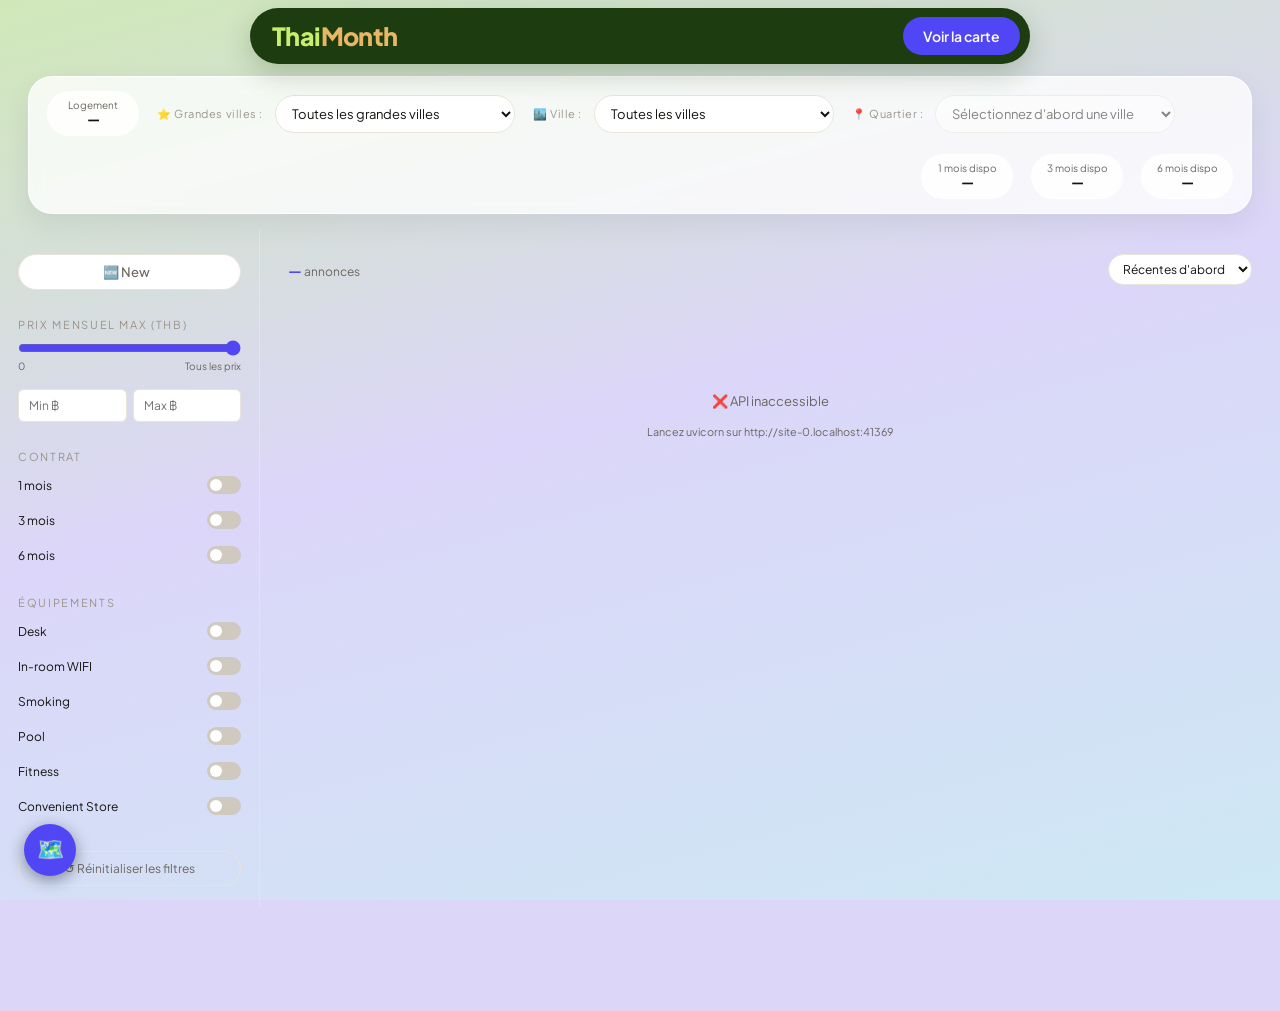
==== index.html @ 1089ba59 "Update Render API URL to thaimonth-api.onrender.com Co-Authored-By: Claude Sonnet 4.6 <noreply@anthr" ====
<!DOCTYPE html>
<html lang="fr">
<head>
<meta charset="UTF-8">
<meta name="viewport" content="width=device-width, initial-scale=1.0">
<title>ThaiMonth Tracker</title>
<meta property="og:title" content="ThaiMonth Tracker">
<meta property="og:description" content="Suivi des annonces de location en Thaïlande">
<meta property="og:image" content="/static/logo.png">
<meta property="og:type" content="website">
<link rel="preconnect" href="https://fonts.googleapis.com">
<link rel="preconnect" href="https://fonts.gstatic.com" crossorigin>
<link rel="stylesheet" href="https://fonts.googleapis.com/css2?family=Plus+Jakarta+Sans:wght@400;500;600;700;800&display=swap">
<style>

  * { box-sizing: border-box; margin: 0; padding: 0; }

  :root {
    --bg:       #faf8f4;
    --surface:  #ffffff;
    --card:     #ffffff;
    --border:   #e9e4da;
    --accent:   #5046f5;
    --accent-ink: #ffffff;
    --brand-lime: #c7ef6c;
    --brand-gold: #e8b765;
    --blue:     #5046f5;
    --green:    #2f9e44;
    --red:      #e03131;
    --purple:   #7950f2;
    --text:     #14130f;
    --muted:    #6c6660;
    --dim:      #9b948b;
    --focus:    #5046f5;
    --mono:     'Plus Jakarta Sans', system-ui, sans-serif;
    --sans:     'Plus Jakarta Sans', system-ui, sans-serif;
    --r-pill:   9999px;
    --r-card:   20px;
    --r-ctl:    12px;
    --sky-1:    #cfe8b8;
    --sky-2:    #dcd6f9;
    --sky-3:    #cde8f4;
  }

  body {
    background: var(--sky-2);
    color: var(--text);
    font-family: var(--sans);
    font-size: 14px;
    min-height: 100vh;
  }

  /* Ciel : un seul degrade fixe derriere la page (::after) et une bande de
     135px par-dessus le contenu (::before) qui masque ce qui passe sous le
     header. Les deux partagent la meme taille pour se superposer pile. */
  body::before, body::after {
    content: "";
    position: fixed;
    top: 0;
    left: 0;
    right: 0;
    pointer-events: none;
    background: linear-gradient(165deg,
      var(--sky-1) 0%, var(--sky-2) 46%, var(--sky-3) 100%) no-repeat;
    background-size: 100vw 100vh;
  }
  body::after { bottom: 0; z-index: -1; }
  body::before { height: 135px; z-index: 80; }

  .visually-hidden {
    position: absolute;
    width: 1px; height: 1px;
    padding: 0; margin: -1px;
    overflow: hidden;
    clip: rect(0,0,0,0);
    white-space: nowrap;
    border: 0;
  }

  :focus-visible {
    outline: 2px solid var(--focus);
    outline-offset: 2px;
    border-radius: 4px;
  }

  /* ── Header ── */
  header {
    position: sticky;
    top: 8px;
    z-index: 100;
    width: calc(100% - 40px);
    max-width: 780px;
    margin: 8px auto 0;
    padding: 9px 10px 9px 22px;
    background: #1d3c10;
    border-radius: var(--r-pill);
    display: flex;
    align-items: center;
    justify-content: space-between;
    gap: 18px;
    box-shadow: 0 10px 28px rgba(29,60,16,.22);
  }

  .logo {
    display: flex;
    align-items: center;
    flex-shrink: 0;
    text-decoration: none;
    font-family: var(--sans);
    font-size: 25px;
    font-weight: 800;
    letter-spacing: -.6px;
    line-height: 1;
  }
  .logo-thai { color: var(--brand-lime); }
  .logo-month { color: var(--brand-gold); }

  .header-map {
    background: var(--accent);
    color: #fff;
    border-radius: var(--r-pill);
    padding: 10px 20px;
    font-size: 14px;
    font-weight: 600;
    text-decoration: none;
    white-space: nowrap;
    transition: filter .15s;
  }
  .header-map:hover { filter: brightness(1.12); }

  .header-right {
    display: flex;
    align-items: center;
    gap: 20px;
  }
  .hstat {
    display: flex;
    flex-direction: column;
    align-items: center;
    justify-content: center;
    min-width: 92px;
    padding: 8px 14px;
    border: 1px solid rgba(255,255,255,.7);
    border-radius: var(--r-pill);
    background: rgba(255,255,255,.82);
    font-family: var(--sans);
    font-size: 10px;
    line-height: 1.15;
    text-align: center;
    color: var(--muted);
  }
  .hstat b {
    color: var(--text);
    font-size: 13px;
    font-weight: 800;
    line-height: 1.2;
  }

  .city-stats {
    display: flex;
    align-items: center;
    gap: 18px;
    flex-wrap: wrap;
    flex-shrink: 0;
    margin-left: auto;
  }

  .city-total {
    flex-shrink: 0;
  }

  /* ── Barre de villes ── */
  .city-bar {
    position: sticky;
    top: 76px;
    margin: 10px 28px 0;
    z-index: 90;
    padding: 14px 18px;
    border: 1px solid rgba(255,255,255,.78);
    border-radius: 24px;
    display: flex;
    align-items: center;
    gap: 8px;
    overflow-x: auto;
    scrollbar-width: none;
    background: rgba(255,255,255,.78);
    backdrop-filter: blur(8px);
    box-shadow: 0 10px 26px rgba(50,45,90,.08);
  }
  .city-bar::-webkit-scrollbar { display: none; }


  .location-filters { display:flex; align-items:center; gap:18px; flex-wrap:wrap; }
  .location-filter { display:flex; align-items:center; gap:8px; }
  .city-select {
    min-width:240px; background:var(--card); border:1px solid var(--border);
    border-radius:var(--r-pill); color:var(--text); font-family:var(--sans);
    font-size:13px; padding:9px 12px; outline:none; cursor:pointer;
  }
  .city-select:focus { border-color:var(--accent); }
  .city-select:disabled { opacity:.5; cursor:not-allowed; }

  .city-label {
    font-size: 11px;
    font-family: var(--mono);
    letter-spacing: .05em;
    color: var(--dim);
    white-space: nowrap;
    margin-right: 4px;
    flex-shrink: 0;
  }

  .btn-new24h {
    display: flex; align-items: center; justify-content: center; gap: 6px;
    width: 100%; padding: 9px 14px; border-radius: var(--r-pill);
    border: 1px solid var(--border); background: var(--card);
    color: var(--muted); font-family: var(--sans);
    font-size: 13px; font-weight: 500; cursor: pointer;
    white-space: nowrap; flex-shrink: 0; transition: all .15s;
  }
  .btn-new24h:hover { border-color: var(--purple); color: var(--text); }
  .btn-new24h.active { background: var(--purple); border-color: var(--purple); color: #fff; font-weight: 700; }
  .btn-new24h .new24h-count { font-family: var(--mono); font-size: 10px; opacity: .75; }


  /* ── Layout ── */
  .shell {
    display: grid;
    grid-template-columns: 260px 1fr;
    min-height: calc(100vh - 101px);
    padding-top: 18px;
  }

  /* ── Sidebar ── */
  .sidebar {
    border-right: 1px solid var(--border);
    padding: 24px 18px;
    display: flex;
    flex-direction: column;
    gap: 28px;
    position: sticky;
    /* 76px (haut de la barre) + sa hauteur + 10px de marge */
    top: calc(86px + var(--city-bar-h, 74px));
    max-height: calc(100vh - 86px - var(--city-bar-h, 74px));
    overflow-y: auto;
    scrollbar-width: thin;
    scrollbar-color: var(--border) transparent;
  }

  .filter-section { display: flex; flex-direction: column; gap: 9px; }

  .filter-label {
    font-size: 11px;
    font-family: var(--mono);
    letter-spacing: .15em;
    text-transform: uppercase;
    color: var(--dim);
  }

  .filter-input {
    width: 100%;
    background: var(--card);
    border: 1px solid var(--border);
    border-radius: 6px;
    color: var(--text);
    font-family: var(--mono);
    font-size: 12px;
    padding: 8px 10px;
    outline: none;
    transition: border-color .15s;
  }
  .filter-input:focus { border-color: var(--accent); }

  .price-grid { display: grid; grid-template-columns: 1fr 1fr; gap: 6px; }

  .slider-wrap { display: flex; flex-direction: column; gap: 4px; }
  .slider-wrap input[type=range] { width: 100%; accent-color: var(--accent); }
  .slider-info {
    display: flex;
    justify-content: space-between;
    font-family: var(--mono);
    font-size: 10px;
    color: var(--muted);
  }

  .toggle-row {
    display: flex;
    align-items: center;
    justify-content: space-between;
    padding: 4px 0;
  }
  .toggle-row span { font-size: 12px; color: var(--text); }

  .toggle { position: relative; width: 34px; height: 18px; }
  .toggle input { opacity: 0; width: 0; height: 0; }
  .toggle-track {
    position: absolute; inset: 0;
    background: #cfc9bf;
    border-radius: 18px;
    cursor: pointer;
    transition: background .2s;
  }
  .toggle-track::before {
    content: "";
    position: absolute;
    width: 12px; height: 12px;
    left: 3px; top: 3px;
    background: #fff;
    border-radius: 50%;
    transition: transform .2s;
  }
  .toggle input:checked + .toggle-track { background: var(--green); }
  .toggle input:checked + .toggle-track::before { transform: translateX(16px); }
  .toggle input:focus-visible + .toggle-track { outline: 2px solid var(--focus); outline-offset: 2px; }
  .toggle-blue input:checked + .toggle-track { background: var(--blue); }
  .toggle-purple input:checked + .toggle-track { background: var(--purple); }

  .btn-reset {
    width: 100%;
    padding: 9px;
    background: transparent;
    border: 1px solid var(--border);
    border-radius: var(--r-pill);
    color: var(--muted);
    font-size: 12px;
    font-family: var(--mono);
    cursor: pointer;
    transition: all .15s;
    margin-top: 4px;
  }
  .btn-reset:hover { border-color: var(--text); color: var(--text); }

  /* ── Main ── */
  .main {
    padding: 24px 28px;
    display: flex;
    flex-direction: column;
    gap: 20px;
  }

  .toolbar {
    display: flex;
    align-items: center;
    justify-content: space-between;
  }

  .result-info {
    font-family: var(--mono);
    font-size: 12px;
    color: var(--muted);
  }
  .result-info b { color: var(--accent); font-size: 14px; }

  .sort-select {
    background: var(--card);
    border: 1px solid var(--border);
    border-radius: var(--r-pill);
    color: var(--text);
    font-family: var(--mono);
    font-size: 12px;
    padding: 6px 10px;
    outline: none;
    cursor: pointer;
  }

  /* ── Grille ── */
  .grid {
    display: grid;
    grid-template-columns: repeat(auto-fill, minmax(300px, 1fr));
    gap: 16px;
  }

  .card {
    background: var(--card);
    border: 1px solid var(--border);
    border-radius: var(--r-card);
    overflow: hidden;
    cursor: pointer;
    transition: border-color .15s, box-shadow .15s;
    display: flex;
    flex-direction: column;
  }
  .card:hover, .card:focus-visible {
    border-color: var(--accent);
    box-shadow: 0 10px 30px rgba(20,19,15,.10);
  }

  .card-img {
    height: 150px;
    background: var(--border);
    position: relative;
    overflow: hidden;
    flex-shrink: 0;
  }
  .card-img img {
    width: 100%; height: 100%;
    object-fit: cover;
    transform: scaleX(-1);
    -webkit-user-drag: none;
    user-select: none;
    -webkit-touch-callout: none;
  }
  .card-img .no-img {
    width: 100%; height: 100%;
    display: flex; align-items: center; justify-content: center;
    font-size: 32px; color: var(--muted);
  }

  .modal-gallery {
    display: flex;
    flex-shrink: 0;
    height: 220px;
    gap: 8px;
    overflow-x: auto;
    scroll-snap-type: x mandatory;
    margin: 0 -18px 4px;
    padding: 0 18px;
  }
  .modal-gallery-item {
    position: relative;
    flex-shrink: 0;
    height: 220px;
    max-width: 85%;
    scroll-snap-align: start;
  }
  .modal-gallery-item img {
    height: 220px;
    width: auto;
    max-width: 100%;
    object-fit: cover;
    border-radius: 8px;
    background: var(--border);
    transform: scaleX(-1);
    -webkit-user-drag: none;
    user-select: none;
    -webkit-touch-callout: none;
    cursor: zoom-in;
  }
  .badge {
    position: absolute;
    font-family: var(--mono);
    font-size: 9px;
    font-weight: 700;
    padding: 3px 9px;
    border-radius: var(--r-pill);
    letter-spacing: .05em;
  }
  .badge-monthly { top: 8px; left: 8px; background: var(--green); color: #fff; }
  .badge-verified { top: 8px; right: 8px; background: var(--blue); color: #fff; }
  .badge-term-3 { background: var(--blue); color: #fff; }
  .badge-term-6 { background: var(--purple); color: #fff; }

  .card-badge-slot { padding: 8px 14px 0; height: 25px; box-sizing: border-box; display: flex; align-items: center; gap: 4px; }

  .card-body { padding: 16px 18px; display: flex; flex-direction: column; gap: 10px; flex: 1; }

  .card-name {
    font-size: 13px;
    font-weight: 600;
    line-height: 1.4;
    display: -webkit-box;
    -webkit-line-clamp: 2;
    -webkit-box-orient: vertical;
    overflow: hidden;
  }

  .card-loc {
    display: flex;
    align-items: center;
    gap: 5px;
    flex-wrap: wrap;
  }
  .loc-district {
    background: rgba(80,70,245,.10);
    color: var(--blue);
    border-radius: var(--r-pill);
    padding: 2px 9px;
    font-family: var(--mono);
    font-size: 10px;
    font-weight: 600;
  }
  .loc-province {
    font-size: 11px;
    color: var(--muted);
  }

  .card-contracts {
    display: grid;
    grid-template-columns: repeat(3, 1fr);
    gap: 4px;
    margin-top: auto;
  }
  .cc {
    background: var(--bg);
    border: 1px solid var(--border);
    border-radius: var(--r-ctl);
    padding: 6px 4px;
    display: flex;
    flex-direction: column;
    align-items: center;
    justify-content: center;
    gap: 2px;
    text-align: center;
    min-width: 0;
  }
  .cc-label {
    font-size: 9px;
    font-family: var(--mono);
    text-transform: uppercase;
    letter-spacing: .05em;
    color: var(--muted);
    margin-bottom: 0;
  }
  .cc-val {
    font-family: var(--mono);
    font-size: 10px;
    font-weight: 700;
    color: var(--accent);
    line-height: 1.3;
    overflow-wrap: break-word;
    max-width: 100%;
  }
  .cc-val.na { color: var(--muted); font-weight: 400; font-size: 11px; }

  .card-date {
    font-size: 10px;
    font-family: var(--mono);
    color: var(--muted);
  }

  /* ── States ── */
  .state-box {
    display: flex; align-items: center; justify-content: center;
    height: 220px; color: var(--muted);
    font-family: var(--mono); font-size: 13px; gap: 10px;
    flex-direction: column;
  }
  .spinner {
    width: 20px; height: 20px;
    border: 2px solid var(--border);
    border-top-color: var(--accent);
    border-radius: 50%;
    animation: spin .7s linear infinite;
  }
  @keyframes spin { to { transform: rotate(360deg); } }

  /* ── Pagination ── */
  .pager {
    display: flex; align-items: center; justify-content: center; gap: 5px;
    padding: 8px 0;
  }
  .pager button {
    background: var(--card);
    border: 1px solid var(--border);
    border-radius: var(--r-pill);
    color: var(--text);
    font-family: var(--mono);
    font-size: 12px;
    padding: 5px 11px;
    cursor: pointer;
    transition: border-color .15s;
  }
  .pager button:hover:not(:disabled) { border-color: var(--accent); }
  .pager button.on { border-color: var(--accent); color: var(--accent); }
  .pager button:disabled { opacity: .3; cursor: default; }

  /* ── Modal ── */
  .overlay {
    position: fixed; inset: 0;
    background: rgba(20,19,15,.45);
    backdrop-filter: blur(8px);
    z-index: 100;
    display: none;
    align-items: center;
    justify-content: center;
    padding: 20px;
  }
  .overlay.open { display: flex; }

  .lightbox-overlay {
    position: fixed; inset: 0;
    background: rgba(0,0,0,.92);
    z-index: 200;
    display: none;
    align-items: center;
    justify-content: center;
    padding: 20px;
    cursor: zoom-out;
  }
  .lightbox-overlay.open { display: flex; }
  .lightbox-content {
    position: relative;
    max-width: 95vw;
    max-height: 95vh;
  }
  .lightbox-content img#lightbox-img {
    display: block;
    max-width: 95vw;
    max-height: 95vh;
    width: auto; height: auto;
    object-fit: contain;
    border-radius: 8px;
    background: var(--border);
    transform: scaleX(-1);
    -webkit-user-drag: none;
    user-select: none;
    -webkit-touch-callout: none;
    cursor: default;
  }
  .lightbox-close {
    position: fixed;
    top: 20px; right: 20px;
    background: rgba(0,0,0,.5);
    border: 1px solid var(--border);
    border-radius: 6px;
    color: #fff;
    width: 32px; height: 32px;
    cursor: pointer;
    font-size: 16px;
    display: flex; align-items: center; justify-content: center;
    transition: color .15s;
  }
  .lightbox-close:hover { color: var(--accent); }
  .lightbox-nav {
    position: fixed;
    top: 50%;
    transform: translateY(-50%);
    background: rgba(0,0,0,.5);
    border: 1px solid var(--border);
    border-radius: 6px;
    color: #fff;
    width: 44px; height: 44px;
    cursor: pointer;
    font-size: 26px;
    line-height: 1;
    display: flex; align-items: center; justify-content: center;
    transition: color .15s;
  }
  .lightbox-nav:hover { color: var(--accent); }
  .lightbox-nav[disabled] { display: none; }
  .lightbox-prev { left: 20px; }
  .lightbox-next { right: 20px; }

  .modal {
    background: var(--card);
    border: 1px solid var(--border);
    border-radius: var(--r-card);
    width: 100%; max-width: 600px;
    max-height: 88vh;
    overflow-y: auto;
    padding: 24px;
    display: flex; flex-direction: column; gap: 18px;
  }

  .modal-top {
    display: flex; justify-content: flex-end; align-items: flex-start; gap: 12px;
  }
  .modal-close {
    background: none; border: 1px solid var(--border);
    border-radius: var(--r-pill); color: var(--muted);
    width: 28px; height: 28px; cursor: pointer;
    font-size: 14px; flex-shrink: 0;
    display: flex; align-items: center; justify-content: center;
    transition: color .15s;
  }
  .modal-close:hover { color: var(--text); }

  .modal-tags { display: flex; gap: 6px; flex-wrap: wrap; }
  .tag {
    background: var(--bg);
    border: 1px solid var(--border);
    border-radius: var(--r-pill);
    padding: 3px 10px;
    font-family: var(--mono);
    font-size: 11px;
    color: var(--muted);
  }
  .tag.green { border-color: var(--green); color: var(--green); }

  .modal-contracts {
    display: grid; grid-template-columns: 1fr; gap: 8px;
  }
  .mc {
    background: var(--bg); border: 1px solid var(--border);
    border-radius: var(--r-ctl); padding: 13px 16px;
    display: flex; align-items: center; justify-content: space-between; gap: 12px;
  }
  .mc-label {
    font-size: 9px; font-family: var(--mono);
    text-transform: uppercase; letter-spacing: .08em;
    color: var(--muted); margin-bottom: 0;
  }
  .mc-val {
    font-size: 13px; font-weight: 700;
    font-family: var(--mono); color: var(--accent);
  }
  .mc-val.na { color: var(--muted); font-weight: 400; font-size: 12px; }
  .mc-room-label {
    font-size: 10px; font-family: var(--mono); font-weight: 700;
    text-transform: uppercase; letter-spacing: .08em;
    color: var(--text); margin: 10px 0 -2px;
  }
  .mc-room-label:first-child { margin-top: 0; }
  .mc-room-group {
    border: 1px solid var(--border); border-radius: 8px;
    padding: 12px; display: flex; flex-direction: column; gap: 8px;
  }
  .mc-room-group .mc-room-label { margin: 0; }
  .mc-room-terms { display: flex; flex-wrap: wrap; gap: 8px; }
  .mc-room-terms .mc { flex: 1 1 90px; flex-direction: column; align-items: flex-start; gap: 2px; }

  .modal-amenities { display: flex; flex-wrap: wrap; gap: 5px; }
  .amenity {
    background: var(--bg); border: 1px solid var(--border);
    border-radius: var(--r-pill); padding: 4px 10px;
    font-size: 11px; color: var(--muted); font-family: var(--mono);
  }

  .section-head {
    font-size: 10px; font-family: var(--mono);
    letter-spacing: .1em; text-transform: uppercase;
    color: var(--muted); margin-bottom: 8px;
  }

  .modal-link {
    display: inline-flex; align-items: center; gap: 6px;
    background: var(--accent); color: var(--accent-ink);
    font-weight: 700; font-size: 13px;
    padding: 11px 22px; border-radius: var(--r-pill);
    text-decoration: none; align-self: flex-start;
    transition: opacity .15s;
  }
  .modal-link:hover { opacity: .85; }
  a.mc-wa, a.mc-line {
    text-decoration: none; color: inherit; cursor: pointer;
    transition: background .15s, border-color .15s;
  }
  a.mc-wa:hover { background: #25D36615; border-color: #25D366; }
  a.mc-line:hover { background: #06C75515; border-color: #06C755; }
.card-categories {
  display: flex;
  flex-wrap: wrap;
  gap: 5px;
}

.amenity-badge {
  display: inline-flex;
  align-items: center;
  background: var(--bg);
  border: 1px solid var(--border);
  border-radius: var(--r-pill);
  padding: 4px 9px;
  font-family: var(--mono);
  font-size: 9px;
  color: var(--text);
  white-space: nowrap;
}
  @media (max-width: 768px) {
    .shell { grid-template-columns: 1fr; }
    .sidebar { position: static; max-height: none; overflow: visible; border-right: none; border-bottom: 1px solid var(--border); }
    .grid { grid-template-columns: 1fr; }
    .shell { padding-top: 0; }
    .city-bar { margin: 24px 12px 0; padding: 12px; }
    .city-stats { width: 100%; gap: 8px 14px; margin-left: 0; }
  }

  /* ── Filtre région (FAB) ── */
  .region-fab-wrap { position: fixed; left: 24px; bottom: 24px; z-index: 50; }
  .region-fab {
    width: 52px; height: 52px;
    border-radius: 50%;
    background: var(--accent);
    color: var(--accent-ink);
    border: none;
    font-size: 22px;
    cursor: pointer;
    box-shadow: 0 4px 16px rgba(0,0,0,.4);
    display: flex; align-items: center; justify-content: center;
    transition: transform .15s, background .15s;
  }
  .region-fab:hover { transform: scale(1.06); }
  .region-fab.active { background: var(--blue); color: #fff; }
  .region-menu {
    position: absolute;
    bottom: 64px; left: 0;
    background: var(--card);
    border: 1px solid var(--border);
    border-radius: 10px;
    padding: 6px;
    display: none;
    flex-direction: column;
    gap: 2px;
    min-width: 190px;
    box-shadow: 0 8px 24px rgba(0,0,0,.5);
  }
  .region-menu.open { display: flex; }
  .region-item {
    background: transparent;
    border: none;
    text-align: left;
    padding: 9px 12px;
    border-radius: 6px;
    color: var(--text);
    font-family: var(--sans);
    font-size: 13px;
    cursor: pointer;
    transition: background .15s;
  }
  .region-item:hover { background: var(--bg); }
  .region-item.active { background: var(--accent); color: var(--accent-ink); font-weight: 700; }

</style>
</head>
<body>

<header>
  <a class="logo" href="/" aria-label="ThaiMonth">
    <span class="logo-thai">Thai</span><span class="logo-month">Month</span>
  </a>
  <a class="header-map" href="/vip.html">Voir la carte</a>
</header>

<!-- FILTRES VILLE + QUARTIER -->
<div class="city-bar location-filters">
  <div class="hstat city-total"><span>Logement</span><b id="h-total">—</b></div>
  <div class="location-filter" id="featured-cities">
    <label class="city-label" for="featured-city-select">⭐ Grandes villes :</label>
    <select class="city-select" id="featured-city-select" onchange="toggleFeaturedCity(this.value)">
      <option value="">Toutes les grandes villes</option>
      <option value="Bangkok">Bangkok</option>
      <option value="Pattaya">Pattaya</option>
      <option value="Chiang Mai">Chiang Mai</option>
      <option value="Phuket">Phuket</option>
      <option value="Hua Hin">Hua Hin</option>
      <option value="Ko Samui">Ko Samui</option>
      <option value="Ko Phangan">Ko Phangan</option>
      <option value="Udon Thani">Udon Thani</option>
      <option value="Krabi">Krabi</option>
    </select>
  </div>
  <div class="location-filter">
    <label class="city-label" for="city-select">🏙️ Ville :</label>
    <select class="city-select" id="city-select" onchange="selectCity(this.value)">
      <option value="">Toutes les villes</option>
    </select>
  </div>
  <div class="location-filter">
    <label class="city-label" for="district-select">📍 Quartier :</label>
    <select class="city-select" id="district-select" onchange="selectDistrict(this.value)" disabled>
      <option value="">Sélectionnez d'abord une ville</option>
    </select>
  </div>
  <div class="city-stats" aria-label="Statistiques des logements">
    <div class="hstat"><span>1 mois dispo</span><b id="h-monthly">—</b></div>
    <div class="hstat"><span>3 mois dispo</span><b id="h-3month">—</b></div>
    <div class="hstat"><span>6 mois dispo</span><b id="h-6month">—</b></div>
  </div>
</div>

<div class="shell">

  <!-- SIDEBAR -->
  <aside class="sidebar">

    <div class="filter-section">
      <button class="btn-new24h" id="btn-new24h" onclick="toggleNew24h()">
        🆕 New <span class="new24h-count" id="new24h-count"></span>
      </button>
    </div>

    <div class="filter-section">
      <label class="filter-label" for="f-slider">Prix mensuel max (THB)</label>
      <div class="slider-wrap">
        <input type="range" id="f-slider" min="0" max="1000" step="1" value="1000">
        <div class="slider-info">
          <span>0</span>
          <span id="slider-val">Tous les prix</span>
        </div>
      </div>
      <div class="price-grid" style="margin-top:8px">
        <label class="visually-hidden" for="f-min">Prix minimum en bahts</label>
        <input class="filter-input" type="number" id="f-min" placeholder="Min ฿" step="500">
        <label class="visually-hidden" for="f-max">Prix maximum en bahts</label>
        <input class="filter-input" type="number" id="f-max" placeholder="Max ฿" step="500">
      </div>
    </div>

    <div class="filter-section" id="contract-filter-section">
      <div class="filter-label">Contrat</div>
      <div class="toggle-row">
        <span>1 mois</span>
        <label class="toggle">
          <input type="checkbox" id="f-monthly" onchange="applyFilters()" aria-label="Afficher uniquement les annonces avec contrat 1 mois">
          <div class="toggle-track"></div>
        </label>
      </div>
      <div class="toggle-row">
        <span>3 mois</span>
        <label class="toggle toggle-blue">
          <input type="checkbox" id="f-3month" onchange="applyFilters()" aria-label="Afficher uniquement les annonces avec contrat 3 mois">
          <div class="toggle-track"></div>
        </label>
      </div>
      <div class="toggle-row">
        <span>6 mois</span>
        <label class="toggle toggle-purple">
          <input type="checkbox" id="f-6month" onchange="applyFilters()" aria-label="Afficher uniquement les annonces avec contrat 6 mois">
          <div class="toggle-track"></div>
        </label>
      </div>
    </div>

    <div class="filter-section">
      <div class="filter-label">Équipements</div>
      <div class="toggle-row">
        <span>Desk</span>
        <label class="toggle">
          <input type="checkbox" id="f-am-desk" onchange="applyFilters()" aria-label="Afficher uniquement les annonces avec Desk">
          <div class="toggle-track"></div>
        </label>
      </div>
      <div class="toggle-row">
        <span>In-room WIFI</span>
        <label class="toggle">
          <input type="checkbox" id="f-am-wifi" onchange="applyFilters()" aria-label="Afficher uniquement les annonces avec WIFI">
          <div class="toggle-track"></div>
        </label>
      </div>
      <div class="toggle-row">
        <span>Smoking</span>
        <label class="toggle">
          <input type="checkbox" id="f-am-smoking" onchange="applyFilters()" aria-label="Afficher uniquement les annonces avec Smoking">
          <div class="toggle-track"></div>
        </label>
      </div>
      <div class="toggle-row">
        <span>Pool</span>
        <label class="toggle">
          <input type="checkbox" id="f-am-pool" onchange="applyFilters()" aria-label="Afficher uniquement les annonces avec Pool">
          <div class="toggle-track"></div>
        </label>
      </div>
      <div class="toggle-row">
        <span>Fitness</span>
        <label class="toggle">
          <input type="checkbox" id="f-am-fitness" onchange="applyFilters()" aria-label="Afficher uniquement les annonces avec Fitness">
          <div class="toggle-track"></div>
        </label>
      </div>
      <div class="toggle-row">
        <span>Convenient Store</span>
        <label class="toggle">
          <input type="checkbox" id="f-am-store" onchange="applyFilters()" aria-label="Afficher uniquement les annonces avec Convenient Store">
          <div class="toggle-track"></div>
        </label>
      </div>
    </div>

    <button class="btn-reset" onclick="resetFilters()">↺ Réinitialiser les filtres</button>

  </aside>

  <!-- MAIN -->
  <main class="main">
    <div class="toolbar">
      <div class="result-info" role="status" aria-live="polite"><b id="res-count">—</b> annonces</div>
      <label class="visually-hidden" for="f-sort">Trier les annonces</label>
      <select class="sort-select" id="f-sort" onchange="applyFilters()">
        <option value="updated">Récentes d'abord</option>
        <option value="price_asc">Prix ↑</option>
        <option value="price_desc">Prix ↓</option>
        <option value="name">Nom A→Z</option>
      </select>
    </div>

    <div id="grid-wrap">
      <div class="state-box"><div class="spinner"></div>Chargement…</div>
    </div>

    <div class="pager" id="pager"></div>
  </main>
</div>

<!-- FILTRE RÉGION -->
<div class="region-fab-wrap" id="region-fab-wrap">
  <div class="region-menu" id="region-menu" role="menu">
    <button class="region-item" data-region="Centre" onclick="selectRegion('Centre')" role="menuitem">Centre</button>
    <button class="region-item" data-region="Nord" onclick="selectRegion('Nord')" role="menuitem">Nord</button>
    <button class="region-item" data-region="Nord-Est" onclick="selectRegion('Nord-Est')" role="menuitem">Nord-Est (Isaan)</button>
    <button class="region-item" data-region="Est" onclick="selectRegion('Est')" role="menuitem">Est</button>
    <button class="region-item" data-region="Sud" onclick="selectRegion('Sud')" role="menuitem">Sud</button>
  </div>
  <button class="region-fab" id="region-fab" onclick="toggleRegionMenu()" aria-haspopup="true" aria-expanded="false" aria-label="Filtrer par région">🗺️</button>
</div>

<!-- MODAL -->
<div class="overlay" id="overlay" onclick="closeModal(event)">
  <div class="modal" id="modal-body" role="dialog" aria-modal="true" aria-label="Détail de l'annonce" tabindex="-1"></div>
</div>

<!-- LIGHTBOX -->
<div class="lightbox-overlay" id="lightbox-overlay" onclick="closeLightbox(event)">
  <button class="lightbox-close" onclick="closeLightbox()" aria-label="Fermer">✕</button>
  <button class="lightbox-nav lightbox-prev" id="lightbox-prev" onclick="navigateLightbox(-1)" aria-label="Photo précédente">‹</button>
  <button class="lightbox-nav lightbox-next" id="lightbox-next" onclick="navigateLightbox(1)" aria-label="Photo suivante">›</button>
  <div class="lightbox-content">
    <img id="lightbox-img" src="" alt="" draggable="false" oncontextmenu="return false">
  </div>
</div>

<script>
// La barre de villes passe sur deux lignes sous ~1550px : on publie sa
// hauteur reelle pour que la sidebar sticky se cale juste en dessous.
(() => {
  const bar = document.querySelector(".city-bar");
  if (!bar || !("ResizeObserver" in window)) return;
  new ResizeObserver(() => {
    document.documentElement.style.setProperty("--city-bar-h", `${bar.offsetHeight}px`);
  }).observe(bar);
})();

const RENDER_API = "https://thaimonth-api.onrender.com";
const API = window.location.origin.startsWith("file:") ? "http://localhost:8000"
          : window.location.hostname === "what09310-cmd.github.io" ? RENDER_API
          : window.location.origin;
const PER_PAGE = 30;

const LINE_ICON_SVG = `<svg width="16" height="16" viewBox="0 0 24 24" style="flex-shrink:0"><rect width="24" height="24" rx="6" fill="#06C755"/><path fill="#fff" d="M12 5.5c-4.14 0-7.5 2.73-7.5 6.1 0 3.02 2.66 5.55 6.26 6.03.24.05.58.16.66.37.08.19.05.49.03.68l-.11.65c-.03.19-.15.75.65.41.8-.34 4.33-2.55 5.9-4.36 1.09-1.19 1.61-2.41 1.61-3.78 0-3.37-3.36-6.1-7.5-6.1Z"/></svg>`;
const WHATSAPP_ICON_SVG = `<svg width="16" height="16" viewBox="0 0 24 24" style="flex-shrink:0"><rect width="24" height="24" rx="6" fill="#25D366"/><path fill="#fff" d="M12 5.3a6.7 6.7 0 0 0-5.72 10.18l-.78 2.85 2.92-.77A6.7 6.7 0 1 0 12 5.3Zm0 12.2a5.47 5.47 0 0 1-2.79-.76l-.2-.12-2.07.54.55-2.02-.13-.21a5.5 5.5 0 1 1 4.64 2.57Zm3.02-4.12c-.16-.08-.97-.48-1.12-.53-.15-.06-.26-.08-.37.08-.11.16-.42.53-.52.64-.1.11-.19.12-.36.04-.16-.08-.68-.25-1.3-.8-.48-.43-.8-.96-.9-1.12-.09-.16-.01-.25.07-.33.08-.07.16-.19.24-.28.08-.1.11-.16.16-.27.05-.11.03-.2-.01-.28-.05-.08-.37-.9-.51-1.23-.13-.32-.27-.28-.37-.28h-.31c-.11 0-.28.04-.42.2-.15.16-.55.54-.55 1.32s.57 1.53.65 1.64c.08.11 1.12 1.71 2.72 2.4.38.16.68.26.91.33.38.12.73.1 1-.06.31-.18.97-.4 1.1-.78.14-.39.14-.72.1-.79-.04-.07-.15-.11-.31-.19Z"/></svg>`;

// Certaines fiches RentHub ont un WhatsApp qui n'est en fait qu'un indicatif
// pays jamais complété par le loueur (ex: whatsapp="66", lien wa.me/66 casse
// sur la page d'origine) : moins de 5 chiffres ne peut pas etre un numero
// reel, donc pas la peine d'afficher la case Contact pour ca.
function hasRealWhatsapp(raw) {
  return !!raw && String(raw).replace(/\D/g, "").length >= 5;
}

// Affichage voulu: "(+66) 81 806 3131" — indicatif entre parenthèses, puis
// le numéro thaï découpé 2-3-4 chiffres (format international standard des
// mobiles thaïlandais). Les numéros hors format habituel (indicatif
// étranger, longueur atypique) sont juste regroupés par 3 en repli.
function formatWhatsapp(raw) {
  const digits = String(raw || "").replace(/\D/g, "");
  const cc = digits.slice(0, 2);
  const rest = digits.slice(2);
  const groups = rest.length === 9
    ? [rest.slice(0, 2), rest.slice(2, 5), rest.slice(5, 9)]
    : (rest.match(/.{1,3}/g) || []);
  return `(+${cc}) ${groups.join(" ")}`;
}

// Icônes pour les 28 catégories d'équipements — voir src/normalizers/amenities.py.
const AMENITY_ICONS = {
  "Air Conditioner": "❄️ Air Conditioner",
  "Furnished": "🛋️ Furnished",
  "Water Heater": "🚿 Water Heater",
  "Fan": "🌀 Fan",
  "Television": "📺 Television",
  "Refrigerator": "🧊 Refrigerator",
  "Sofa": "🪑 Sofa",
  "Desk": "🖥️ Desk",
  "Kitchen Stove": "🍳 Kitchen Stove",
  "Phone": "☎️ Phone",
  "In-room WIFI": "📶 WIFI",
  "Cable TV": "📺 TV",
  "Pets": "🐾 Pets",
  "Smoking": "🚬 Smoking",
  "Parking": "🅿️ Parking",
  "Bicycle Parking": "🚲 Bicycle Parking",
  "Lift": "🛗 Lift",
  "Pool": "🏊 Pool",
  "Fitness": "🏋️ Fitness",
  "Security keycard": "🔑 Security keycard",
  "Security finger print": "👆 Security finger print",
  "CCTV": "📹 CCTV",
  "Security": "🛡️ Security",
  "Restaurant/Food Shop": "🍽️ Restaurant/Food Shop",
  "Convenient Store": "🏪 Store",
  "Laundry": "🧺 Laundry",
  "Beauty Salon in Building": "💇 Beauty Salon in Building",
  "EV Charger": "🔌 EV Charger",
};

let allData = [];
let filtered = [];
let page = 1;
let activeCity = "";
let activeDistrict = "";
let onlyNew24h = false;
let featuredCity = "";
let activeRegion = "";
let districtCoords = {};
let addressCoords = {};

// ── Init ────────────────────────────────────────────────────────────

async function init() {
  await Promise.all([loadStats(), loadListings(), loadDistrictCoords(), loadAddressCoords()]);
}

// Points GPS de repli par quartier (subdistrict/district/province),
// pré-calculés hors-ligne via Nominatim — voir scripts/geocode_districts.py.
// Sert de dernier recours quand ni l'annonce ni son adresse complète n'ont
// de coordonnées, pour que le lien/carte Google Maps pointe toujours sur
// un vrai marqueur plutôt qu'une recherche texte approximative.
async function loadDistrictCoords() {
  const candidates = ["district_coords.json", `${API}/static/district_coords.json`];
  for (const url of candidates) {
    try {
      const r = await fetch(url);
      if (r.ok) { districtCoords = await r.json(); return; }
    } catch (e) {}
  }
}

// Points GPS par adresse complète (rue/route + quartier, quand RentHub la
// publie) — voir scripts/geocode_addresses.py. Plus précis que le centre
// de quartier: tombe près du bâtiment réel pour les annonces qui ont un
// nom de rue, sinon équivalent au fallback quartier.
async function loadAddressCoords() {
  const candidates = ["address_coords.json", `${API}/static/address_coords.json`];
  for (const url of candidates) {
    try {
      const r = await fetch(url);
      if (r.ok) { addressCoords = await r.json(); return; }
    } catch (e) {}
  }
}

async function loadStats() {
  try {
    const s = await fetch(`${API}/stats`).then(r => r.json());
    document.getElementById("h-total").textContent = s.total_active.toLocaleString();
    document.getElementById("h-monthly").textContent = s.monthly_contract_count.toLocaleString();
    document.getElementById("h-3month").textContent = s.three_month_contract_count.toLocaleString();
    document.getElementById("h-6month").textContent = s.six_month_contract_count.toLocaleString();

    // Comptages par ville dans les boutons
    const map = {};
    (s.by_province || []).forEach(r => { map[r.province] = r.count; });

    document.querySelectorAll(".city-btn[data-province]").forEach(btn => {
      const prov = btn.dataset.province;
      if (!prov) return;
      const count = map[prov];
      const key = prov.replace(/\s+/g, "");
      const el = document.getElementById("count-" + key);
      if (el && count) el.textContent = `(${count})`;
    });
  } catch(e) {}
}

async function loadListings() {
  showLoading();
  try {
    const limit = 500;
    let offset = 0;
    allData = [];

    // Charge toutes les pages de l'API afin de ne perdre aucune ville/annonce.
    while (true) {
      const r = await fetch(`${API}/listings?limit=${limit}&offset=${offset}`);
      if (!r.ok) throw new Error(`HTTP ${r.status}`);

      const batch = await r.json();
      if (!Array.isArray(batch)) throw new Error("Réponse /listings invalide");

      allData.push(...batch);

      // Une page plus courte que "limit" signifie qu'il n'y a plus de résultats.
      if (batch.length < limit) break;

      offset += limit;
    }

    applyUrlParams();
    buildLocationMenus();
    _updateNew24hCount();
    _updateFeaturedCounts();
    applyFilters();
  } catch(e) {
    console.error(e);
    document.getElementById("grid-wrap").innerHTML =
      `<div class="state-box">❌ API inaccessible<br><small style="margin-top:6px;color:var(--muted)">Lancez uvicorn sur ${API}</small></div>`;
  }
}

// Pré-remplit les filtres depuis l'URL (ex: redirection depuis le
// formulaire de payant.html vers les annonces correspondantes).
function applyUrlParams() {
  const params = new URLSearchParams(window.location.search);
  const city = params.get("city");
  const min = params.get("min");
  const max = params.get("max");
  const monthly = params.get("monthly");

  if (city) activeCity = city;
  if (min) document.getElementById("f-min").value = min;
  if (max) document.getElementById("f-max").value = max;
  if (monthly === "1") document.getElementById("f-monthly").checked = true;
}

function norm(v) {
  return String(v ?? "").trim();
}

// Regroupe les provinces à faible volume (<5 annonces) dans la province
// voisine la plus proche de la même région, pour alléger le menu Ville.
const PROVINCE_MERGE_MAP = {
  // Sud
  "Songkhla": "Surat Thani",
  "Nakhon Sri Thammarat": "Surat Thani",
  "Yala": "Surat Thani",
  "Krabi": "Phuket",
  "Ranong": "Phuket",
  "Prachaubkirikhan": "Ratchburi",
  // Ouest / Centre
  "Petchburi": "Ratchburi",
  "Samut Songkram": "Samut Sakhon",
  "Suphanburi": "Nakhon Pathom",
  "Lopburi": "Phra Nakhon Sri Ayutthaya",
  "Saraburi": "Phra Nakhon Sri Ayutthaya",
  "Nakhon Nayok": "Pathumthani",
  // Est
  "Prachinburi": "Chachoengsao",
  "Chonburi": "Pattaya",
  // Nord
  "Phitsanulok": "Lamphang",
  "Phrae": "Lamphang",
  "Lamphun": "Chiang Mai",
  // Isaan (nord-est)
  "Udon Thani": "Khon Kaen",
  "Nong Bua Lam Phu": "Khon Kaen",
  "Maha Sarakham": "Khon Kaen",
  "Sakon Nakhon": "Khon Kaen",
  "Roi Et": "Khon Kaen",
  "Surin": "Nakhon Ratchasima",
  "Chaiyaphum": "Nakhon Ratchasima",
  "Buri Ram": "Nakhon Ratchasima",
  "Ubon Ratchathani": "Nakhon Ratchasima",
  "Yasothon": "Nakhon Ratchasima",
  "Amnat Charoen": "Nakhon Ratchasima",
};

// Districts promus au rang de "ville" dans le menu, avec un nom plus
// parlant (ex: le district administratif "Bang Lamung" correspond à la
// zone touristique connue sous le nom de Pattaya).
const DISTRICT_AS_CITY = {
  "Bang Lamung": "Pattaya",
  "Ko Samui": "Ko Samui",
  "Hua Hin": "Hua Hin",
  "Ko Phangan": "Ko Phangan",
};

function rawProvinceOf(l) {
  return norm(l.city || l.province || "");
}

function cityOf(l) {
  const district = norm(l.district || "");
  for (const [from, to] of Object.entries(DISTRICT_AS_CITY)) {
    if (key(district).includes(key(from))) return to;
  }
  // Utilise la vraie ville si elle existe ; sinon retombe sur la province.
  const raw = rawProvinceOf(l);
  return PROVINCE_MERGE_MAP[raw] || raw;
}

// Regroupe les villes/provinces canoniques (retournées par cityOf) en 5
// grandes régions de Thaïlande, pour le filtre régional (bouton flottant).
const REGION_MAP = {
  // Centre (Bangkok + périphérie + Ouest)
  "Bangkok": "Centre",
  "Pathumthani": "Centre",
  "Samut Prakarn": "Centre",
  "Nonthaburi": "Centre",
  "Nakhon Pathom": "Centre",
  "Samut Sakhon": "Centre",
  "Phra Nakhon Sri Ayutthaya": "Centre",
  "Ratchburi": "Centre",
  "Hua Hin": "Centre",
  // Nord
  "Chiang Mai": "Nord",
  "Lamphang": "Nord",
  "Chiang Rai": "Nord",
  // Nord-Est (Isaan)
  "Khon Kaen": "Nord-Est",
  "Nakhon Ratchasima": "Nord-Est",
  // Est
  "Pattaya": "Est",
  "Rayong": "Est",
  "Chachoengsao": "Est",
  "Chanthaburi": "Est",
  // Sud
  "Phuket": "Sud",
  "Surat Thani": "Sud",
  "Ko Samui": "Sud",
  "Ko Phangan": "Sud",
};
const REGION_BY_KEY = {};
Object.entries(REGION_MAP).forEach(([city, region]) => { REGION_BY_KEY[key(city)] = region; });

function regionOf(l) {
  return REGION_BY_KEY[key(cityOf(l))] || "";
}

function districtOf(l) {
  return norm(l.district || l.subdistrict || l.neighborhood || l.quartier || "");
}

function key(v) {
  return norm(v).toLowerCase();
}

function buildLocationMenus() {
  const citySelect = document.getElementById("city-select");
  const districtSelect = document.getElementById("district-select");
  if (!citySelect || !districtSelect) return;

  const cities = new Map();
  const districts = new Map();

  allData.forEach(l => {
    if (l.status !== "active") return;
    const city = cityOf(l);
    if (!city) return;
    const ck = key(city);

    if (!cities.has(ck)) {
      cities.set(ck, {name: city, count: 0});
      districts.set(ck, new Map());
    }
    cities.get(ck).count++;

    const district = districtOf(l);
    if (district) {
      const dm = districts.get(ck);
      const dk = key(district);
      if (!dm.has(dk)) dm.set(dk, {name: district, count: 0});
      dm.get(dk).count++;
    }
  });

  const totalActive = [...cities.values()].reduce((sum, c) => sum + c.count, 0);

  citySelect.innerHTML = "";
  const all = document.createElement("option");
  all.value = "";
  all.textContent = `Toutes les villes (${totalActive.toLocaleString("fr-FR")})`;
  citySelect.appendChild(all);

  [...cities.values()]
    .sort((a,b) => b.count - a.count)
    .forEach(c => {
      const o = document.createElement("option");
      o.value = c.name;
      o.textContent = `${c.name} (${c.count.toLocaleString("fr-FR")})`;
      citySelect.appendChild(o);
    });

  citySelect.value = activeCity;

  districtSelect.innerHTML = "";
  const allD = document.createElement("option");
  allD.value = "";
  allD.textContent = activeCity ? "Tous les quartiers" : "Sélectionnez d'abord une ville";
  districtSelect.appendChild(allD);

  const dm = districts.get(key(activeCity)) || new Map();
  [...dm.values()]
    .sort((a,b) => a.name.localeCompare(b.name, "fr", {sensitivity:"base"}))
    .forEach(d => {
      const o = document.createElement("option");
      o.value = d.name;
      o.textContent = `${d.name} (${d.count.toLocaleString("fr-FR")})`;
      districtSelect.appendChild(o);
    });

  districtSelect.disabled = !activeCity || dm.size === 0;
  districtSelect.value = activeDistrict;
}

function _updateNew24hCount() {
  const cutoff = Date.now() - 24 * 60 * 60 * 1000;
  const count = allData.filter(l => {
    if (l.status === "removed") return false;
    return new Date(l.first_seen_at || 0).getTime() >= cutoff;
  }).length;
  const el = document.getElementById("new24h-count");
  if (el) el.textContent = count ? `(${count.toLocaleString("fr-FR")})` : "";
  const hNew = document.getElementById("h-new");
  if (hNew) hNew.textContent = count.toLocaleString("fr-FR");
}

function toggleNew24h() {
  onlyNew24h = !onlyNew24h;
  document.getElementById("btn-new24h").classList.toggle("active", onlyNew24h);
  page = 1;
  applyFilters();
}

// Grandes villes mises en avant : correspond sur la province (ex: Bangkok,
// Phuket) ou le district (ex: Pattaya, qui est un district de Chonburi).
function _updateFeaturedCounts() {
  const counts = {};
  const options = document.querySelectorAll("#featured-city-select option[value]:not([value=''])");
  allData.forEach(l => {
    if (l.status === "removed") return;
    options.forEach(opt => {
      const name = opt.value;
      if (key(cityOf(l)).includes(key(name)) ||
          key(rawProvinceOf(l)).includes(key(name)) ||
          key(districtOf(l)).includes(key(name))) {
        counts[name] = (counts[name] || 0) + 1;
      }
    });
  });
  options.forEach(opt => {
    const count = counts[opt.value];
    opt.textContent = count ? `${opt.value} (${count.toLocaleString("fr-FR")})` : opt.value;
  });
}

function toggleFeaturedCity(name) {
  featuredCity = name;
  document.getElementById("featured-city-select").value = featuredCity;
  activeCity = "";
  activeDistrict = "";
  page = 1;
  buildLocationMenus();
  applyFilters();
}

function toggleRegionMenu() {
  const menu = document.getElementById("region-menu");
  const open = menu.classList.toggle("open");
  document.getElementById("region-fab").setAttribute("aria-expanded", open ? "true" : "false");
}

function selectRegion(region) {
  activeRegion = (activeRegion === region) ? "" : region;
  document.querySelectorAll(".region-item").forEach(btn => {
    btn.classList.toggle("active", btn.dataset.region === activeRegion);
  });
  document.getElementById("region-fab").classList.toggle("active", !!activeRegion);
  document.getElementById("region-menu").classList.remove("open");
  document.getElementById("region-fab").setAttribute("aria-expanded", "false");
  page = 1;
  applyFilters();
}

document.addEventListener("click", (e) => {
  const wrap = document.getElementById("region-fab-wrap");
  if (wrap && !wrap.contains(e.target)) {
    document.getElementById("region-menu").classList.remove("open");
    document.getElementById("region-fab").setAttribute("aria-expanded", "false");
  }
});

function selectCity(value) {
  activeCity = norm(value);
  activeDistrict = "";
  featuredCity = "";
  document.getElementById("featured-city-select").value = "";
  page = 1;
  buildLocationMenus();
  applyFilters();
}

function selectDistrict(value) {
  activeDistrict = norm(value);
  page = 1;
  applyFilters();
}

function applyFilters() {
  const rawMin = document.getElementById("f-min").value;
  const rawMax = document.getElementById("f-max").value;
  // "0" est une valeur valide (≠ vide) : ne pas la faire retomber sur le
  // défaut via "|| ..." sinon "≤ 0 ฿" désactive silencieusement le filtre.
  const parsedMin = parseInt(rawMin);
  const parsedMax = parseInt(rawMax);
  const priceMin = rawMin === "" || isNaN(parsedMin) ? 0 : parsedMin;
  const priceMax = rawMax === "" || isNaN(parsedMax) ? Infinity : parsedMax;
  const monthlyOnly = document.getElementById("f-monthly").checked;
  const threeMonthOnly = document.getElementById("f-3month").checked;
  const sixMonthOnly = document.getElementById("f-6month").checked;
  const sort = document.getElementById("f-sort").value;

  const amenityFilters = [
    ["f-am-desk", "Desk"],
    ["f-am-wifi", "In-room WIFI"],
    ["f-am-smoking", "Smoking"],
    ["f-am-pool", "Pool"],
    ["f-am-fitness", "Fitness"],
    ["f-am-store", "Convenient Store"],
  ].filter(([id]) => document.getElementById(id).checked)
   .map(([, name]) => name);

  filtered = allData.filter(l => {
    if (l.status !== "active") return false;

    if (onlyNew24h) {
      const cutoff = Date.now() - 24 * 60 * 60 * 1000;
      if (new Date(l.first_seen_at || 0).getTime() < cutoff) return false;
    }

    if (activeCity && !key(cityOf(l)).includes(key(activeCity))) return false;
    if (activeDistrict && key(districtOf(l)) !== key(activeDistrict)) return false;

    if (featuredCity &&
        !key(cityOf(l)).includes(key(featuredCity)) &&
        !key(rawProvinceOf(l)).includes(key(featuredCity)) &&
        !key(districtOf(l)).includes(key(featuredCity))) return false;

    if (activeRegion && regionOf(l) !== activeRegion) return false;

    if (monthlyOnly && l.has_monthly_contract !== "true") return false;
    if (threeMonthOnly && contractNum(l.contract_3_month_raw) === null) return false;
    if (sixMonthOnly && contractNum(l.contract_6_month_raw) === null) return false;

    if (amenityFilters.length) {
      const amenities = l.amenities || [];
      if (!amenityFilters.every(a => amenities.includes(a))) return false;
    }

    if (monthlyOnly) {
      // Contrat 1 mois : on compare au prix réel de ce contrat (même valeur
      // que le tri "Prix"), pas à une plage qui chevaucherait juste la
      // fourchette demandée.
      const price = monthlyPrice(l);
      if (priceMin > 0 && price < priceMin) return false;
      if (priceMax < Infinity && price > priceMax) return false;
    } else {
      // On compare aux vrais prix des contrats disponibles (1/3/6 mois),
      // pas au champ "price_monthly_min/max" (prix d'en-tête de l'annonce
      // source) qui peut être vide même quand des contrats existent —
      // ça faisait passer le filtre max en no-op pour ces annonces.
      const contractPrices = [l.contract_monthly_raw, l.contract_3_month_raw, l.contract_6_month_raw]
        .map(contractNum)
        .filter(n => n !== null);
      const pMin = contractPrices.length ? Math.min(...contractPrices) : (l.price_monthly_min || 0);
      const pMax = contractPrices.length ? Math.max(...contractPrices) : (l.price_monthly_max || 0);
      if (priceMin > 0 && pMax > 0 && pMax < priceMin) return false;
      if (priceMax < Infinity && pMin > 0 && pMin > priceMax) return false;
    }

    return true;
  });

  filtered.sort((a,b) => {
    if (sort === "price_asc")
      return monthlyPrice(a) - monthlyPrice(b);
    if (sort === "price_desc")
      return monthlyPrice(b) - monthlyPrice(a);
    if (sort === "name")
      return (a.name || "").localeCompare(b.name || "");
    return new Date(b.source_updated_at || 0) -
           new Date(a.source_updated_at || 0);
  });

  document.getElementById("res-count").textContent =
    filtered.length.toLocaleString();

  renderPage();
  renderPager();
}

function resetFilters() {
  document.getElementById("f-min").value = "";
  document.getElementById("f-max").value = "";
  document.getElementById("f-slider").value = 1000;
  document.getElementById("slider-val").textContent = "Tous les prix";
  updateContractSectionVisibility();
  document.getElementById("f-monthly").checked = false;
  document.getElementById("f-3month").checked = false;
  document.getElementById("f-6month").checked = false;
  document.getElementById("f-am-desk").checked = false;
  document.getElementById("f-am-wifi").checked = false;
  document.getElementById("f-am-smoking").checked = false;
  document.getElementById("f-am-pool").checked = false;
  document.getElementById("f-am-fitness").checked = false;
  document.getElementById("f-am-store").checked = false;

  activeCity = "";
  activeDistrict = "";
  onlyNew24h = false;
  featuredCity = "";
  activeRegion = "";
  document.getElementById("btn-new24h").classList.remove("active");
  document.getElementById("featured-city-select").value = "";
  document.querySelectorAll(".region-item").forEach(btn => btn.classList.remove("active"));
  document.getElementById("region-fab").classList.remove("active");
  page = 1;

  buildLocationMenus();
  applyFilters();
}

// Slider (échelle exponentielle : plus de précision sur les loyers bas)
const SLIDER_RES = 1000;
const SLIDER_MAX_PRICE = 60000;
const SLIDER_STEP = 500;

// Exposant choisi pour que le milieu du curseur (50%) corresponde à 10 000 ฿
const SLIDER_EXP = Math.log(SLIDER_MAX_PRICE / 10000) / Math.log(2);

function sliderPosToPrice(pos) {
  const raw = SLIDER_MAX_PRICE * Math.pow(pos / SLIDER_RES, SLIDER_EXP);
  return Math.round(raw / SLIDER_STEP) * SLIDER_STEP;
}

// En dessous de 100 ฿, aucun contrat réel n'existe à ce prix : on masque
// le filtre "Contrat" plutôt que de laisser des cases à cocher inutiles.
function updateContractSectionVisibility() {
  const rawMax = document.getElementById("f-max").value;
  const max = parseInt(rawMax);
  const hide = rawMax !== "" && !isNaN(max) && max < 100;
  document.getElementById("contract-filter-section").style.display = hide ? "none" : "";
  if (hide) {
    document.getElementById("f-monthly").checked = false;
    document.getElementById("f-3month").checked = false;
    document.getElementById("f-6month").checked = false;
  }
}

document.getElementById("f-slider").addEventListener("input", function() {
  const pos = parseInt(this.value);
  const price = sliderPosToPrice(pos);
  document.getElementById("slider-val").textContent = pos >= SLIDER_RES ? "Tous les prix" : `≤ ${price.toLocaleString("fr-FR")} ฿`;
  document.getElementById("f-max").value = pos < SLIDER_RES ? price : "";
  updateContractSectionVisibility();
  applyFilters();
});

// Debounce texte
let _t;
["f-min","f-max"].forEach(id => {
  document.getElementById(id).addEventListener("input", () => {
    if (id === "f-max") updateContractSectionVisibility();
    clearTimeout(_t); _t = setTimeout(applyFilters, 280);
  });
});

// ── Rendu ────────────────────────────────────────────────────────────

function renderPage() {
  const start = (page - 1) * PER_PAGE;
  const slice = filtered.slice(start, start + PER_PAGE);
  const wrap = document.getElementById("grid-wrap");

  if (!slice.length) {
    wrap.innerHTML = `<div class="state-box">Aucune annonce<br><small style="margin-top:6px;color:var(--muted)">Élargissez les filtres</small></div>`;
    return;
  }

  wrap.innerHTML = `<div class="grid">${slice.map(cardHTML).join("")}</div>`;
}

function cardHTML(l) {
  const district = l.district || l.subdistrict || "";
  const c1 = contractVal(l.contract_monthly_raw);
  const c3 = contractVal(l.contract_3_month_raw);
  const c6 = contractVal(l.contract_6_month_raw);
  const updated = l.source_updated_at ? new Date(l.source_updated_at).toLocaleDateString("fr-FR") : "";

  // Quand un toggle "X mois uniquement" est actif, on n'affiche que le
  // prix de la catégorie sélectionnée (pas les autres durées disponibles).
  const monthlyOnly = document.getElementById("f-monthly").checked;
  const threeMonthOnly = document.getElementById("f-3month").checked;
  const sixMonthOnly = document.getElementById("f-6month").checked;
  const anyContractOnly = monthlyOnly || threeMonthOnly || sixMonthOnly;
  const show1 = !anyContractOnly || monthlyOnly;
  const show3 = !anyContractOnly || threeMonthOnly;
  const show6 = !anyContractOnly || sixMonthOnly;

  // Catégories dérivées côté serveur depuis la description (fiable, par
  // annonce) — voir src/normalizers/amenities.py. On ne re-devine rien
  // côté client.
  const amenities = l.amenities || [];
  const categoryIcons = {
    "Desk": AMENITY_ICONS["Desk"],
    "In-room WIFI": AMENITY_ICONS["In-room WIFI"],
    "Smoking": AMENITY_ICONS["Smoking"],
    "Pool": AMENITY_ICONS["Pool"],
    "Fitness": AMENITY_ICONS["Fitness"],
    "Convenient Store": AMENITY_ICONS["Convenient Store"],
  };
  const categories = Object.keys(categoryIcons)
    .filter(k => amenities.includes(k))
    .map(k => categoryIcons[k]);

  return `<div class="card" tabindex="0" role="button" aria-label="Voir le détail : ${esc(l.name || "annonce")}" onclick="openModal(${l.id})" onkeydown="if(event.key==='Enter'||event.key===' '){event.preventDefault();openModal(${l.id});}">
    <div class="card-img">${l.images && l.images.length
      ? `<img src="${esc(l.images[0])}" alt="" loading="lazy" draggable="false" oncontextmenu="return false" onerror="this.parentElement.innerHTML='<div class=&quot;no-img&quot;>🏠</div>'">`
      : `<div class="no-img">🏠</div>`}</div>
    <div class="card-badge-slot">${show1 && l.has_monthly_contract === "true" && c1 !== "—" ? `<span class="badge badge-monthly" style="position:static;display:inline-block">1 MOIS</span>` : ""}${show3 && c3 !== "—" ? `<span class="badge badge-term-3" style="position:static;display:inline-block">3 MOIS</span>` : ""}${show6 && c6 !== "—" ? `<span class="badge badge-term-6" style="position:static;display:inline-block">6 MOIS</span>` : ""}</div>

    <div class="card-body">

      <div class="card-loc">
        ${district ? `<span class="loc-district">${esc(district)}</span>` : ""}
        ${l.province ? `<span class="loc-province">${esc(l.province)}</span>` : ""}
      </div>

      ${categories.length ? `
        <div class="card-categories">
          ${categories.map(c => `<span class="amenity-badge">${esc(c)}</span>`).join("")}
        </div>
      ` : ""}

      ${(() => {
        const boxes = [
          show1 && c1 !== "—" ? `<div class="cc"><div class="cc-label">1 mois</div><div class="cc-val">${c1}</div></div>` : "",
          show3 && c3 !== "—" ? `<div class="cc"><div class="cc-label">3 mois</div><div class="cc-val">${c3}</div></div>` : "",
          show6 && c6 !== "—" ? `<div class="cc"><div class="cc-label">6 mois</div><div class="cc-val">${c6}</div></div>` : "",
        ].filter(Boolean);
        return boxes.length
          ? `<div class="card-contracts">${boxes.join("")}</div>`
          : "";
      })()}

      ${updated ? `<div class="card-date">Mis à jour: ${updated}</div>` : ""}

    </div>
  </div>`;
}

function monthlyPrice(l) {
  // Le tri utilise uniquement le prix du contrat 1 mois. On délègue à
  // contractNum() pour la même logique de nettoyage (fourchettes, prix
  // aberrants < MIN_VALID_PRICE) que l'affichage des cartes.
  const n = contractNum(l.contract_monthly_raw);
  return n === null ? Infinity : n;
}

// Retourne le nombre brut (pour le calcul), ou null si absent/invalide.
// Certains prix sont une fourchette ("85 - 5,200 THB/month") où le bas est
// une aberration de scraping : en dessous de MIN_VALID_PRICE, on garde le
// haut de la fourchette ; si lui aussi est invalide, on abandonne le contrat.
const MIN_VALID_PRICE = 1000;
function contractNum(raw) {
  if (!raw || raw.trim() === "-" || raw.trim() === "") return null;
  const nums = (raw.match(/[\d,]+/g) || [])
    .map(s => parseInt(s.replace(/,/g, ""), 10))
    .filter(n => Number.isFinite(n) && n > 0);
  if (!nums.length) return null;

  const low = nums[0];
  const high = nums[nums.length - 1];
  if (low >= MIN_VALID_PRICE) return low;
  if (high >= MIN_VALID_PRICE) return high;
  return null;
}

function contractVal(raw) {
  const n = contractNum(raw);
  if (n === null) return "—";

  const eur = n / 38.28;

  const thb = n.toLocaleString("fr-FR");
  const euros = eur.toLocaleString("fr-FR", {
    maximumFractionDigits: 0
  });

  return `${thb} ฿<br>${euros} €`;
}

function esc(s) {
  return (s||"").replace(/&/g,"&amp;").replace(/</g,"&lt;").replace(/>/g,"&gt;").replace(/"/g,"&quot;").replace(/'/g,"&#39;");
}

// ── Pagination ────────────────────────────────────────────────────────

function renderPager() {
  const total = Math.ceil(filtered.length / PER_PAGE);
  const el = document.getElementById("pager");
  if (total <= 1) { el.innerHTML = ""; return; }

  const pages = [];
  for (let i = Math.max(1, page-2); i <= Math.min(total, page+2); i++) pages.push(i);
  if (pages[0] > 1) pages.unshift(1);
  if (pages[pages.length-1] < total) pages.push(total);

  let html = `<button aria-label="Page précédente" ${page===1?"disabled":""} onclick="goPage(${page-1})">‹</button>`;
  let prev = null;
  pages.forEach(p => {
    if (prev !== null && p - prev > 1) html += `<button disabled aria-hidden="true">…</button>`;
    html += `<button class="${p===page?"on":""}" aria-label="Page ${p}" aria-current="${p===page?"page":"false"}" onclick="goPage(${p})">${p}</button>`;
    prev = p;
  });
  html += `<button aria-label="Page suivante" ${page===total?"disabled":""} onclick="goPage(${page+1})">›</button>`;
  el.innerHTML = html;
}

function goPage(p) {
  page = p;
  renderPage();
  renderPager();
  window.scrollTo({ top: 0, behavior: "smooth" });
}

// ── Modal ────────────────────────────────────────────────────────────

let lastFocusedEl = null;
let currentGalleryImages = [];
let currentLightboxIndex = 0;

async function openModal(id) {
  lastFocusedEl = document.activeElement;
  document.getElementById("overlay").classList.add("open");
  const body = document.getElementById("modal-body");
  body.innerHTML = `<div class="state-box"><div class="spinner"></div></div>`;
  body.focus();
  try {
    const l = await fetch(`${API}/listings/${id}`).then(r => r.json());
    body.innerHTML = modalHTML(l);
    currentGalleryImages = l.images || [];
  } catch(e) {
    body.innerHTML = `<div class="state-box">Erreur de chargement</div>`;
  }
}

function openLightbox(i) {
  currentLightboxIndex = i;
  document.getElementById("lightbox-img").src = currentGalleryImages[i] || "";
  document.getElementById("lightbox-overlay").classList.add("open");
  const showNav = currentGalleryImages.length > 1;
  document.getElementById("lightbox-prev").disabled = !showNav;
  document.getElementById("lightbox-next").disabled = !showNav;
}
function closeLightbox(e) {
  if (e && e.target !== document.getElementById("lightbox-overlay")) return;
  document.getElementById("lightbox-overlay").classList.remove("open");
  document.getElementById("lightbox-img").src = "";
}
function navigateLightbox(delta) {
  if (!currentGalleryImages.length) return;
  currentLightboxIndex = (currentLightboxIndex + delta + currentGalleryImages.length) % currentGalleryImages.length;
  document.getElementById("lightbox-img").src = currentGalleryImages[currentLightboxIndex];
}

let lightboxTouchStartX = null;
document.getElementById("lightbox-overlay").addEventListener("touchstart", e => {
  lightboxTouchStartX = e.changedTouches[0].clientX;
}, { passive: true });
document.getElementById("lightbox-overlay").addEventListener("touchend", e => {
  if (lightboxTouchStartX === null) return;
  const delta = e.changedTouches[0].clientX - lightboxTouchStartX;
  lightboxTouchStartX = null;
  if (Math.abs(delta) < 40) return;
  navigateLightbox(delta > 0 ? -1 : 1);
}, { passive: true });

function trapModalFocus(e) {
  if (e.key !== "Tab") return;
  const overlay = document.getElementById("overlay");
  if (!overlay.classList.contains("open")) return;
  const focusable = document.getElementById("modal-body")
    .querySelectorAll('a[href], button, input, select, textarea, [tabindex]:not([tabindex="-1"])');
  if (!focusable.length) return;
  const first = focusable[0];
  const last = focusable[focusable.length - 1];
  if (e.shiftKey && document.activeElement === first) {
    e.preventDefault(); last.focus();
  } else if (!e.shiftKey && document.activeElement === last) {
    e.preventDefault(); first.focus();
  }
}
document.addEventListener("keydown", trapModalFocus);

// Point GPS de l'adresse complète (rue/route + quartier) de l'annonce,
// si présent dans le cache chargé par loadAddressCoords(). Plus précis que
// districtPoint() quand RentHub publie un nom de rue.
function addressPoint(l) {
  if (!l.address) return null;
  return addressCoords[norm(l.address).toLowerCase()] || null;
}

// Point GPS pré-calculé du quartier (subdistrict/district/province) de
// l'annonce, si présent dans le cache chargé par loadDistrictCoords().
function districtPoint(l) {
  const k = [l.subdistrict, l.district, l.province].map(v => norm(v).toLowerCase()).join("|");
  return districtCoords[k] || null;
}

// Le point GPS le plus précis disponible pour l'annonce, du plus précis
// au moins précis: ses propres coordonnées scrapées, son adresse complète
// géocodée, puis le centre de son quartier. `precise: true` signifie
// "assez précis pour zoomer près du bâtiment" (coordonnées propres ou
// adresse avec rue/route), par opposition à un simple centre de quartier.
function mapPoint(l) {
  if (l.latitude != null && l.longitude != null) {
    return { lat: l.latitude, lon: l.longitude, precise: true };
  }
  const ap = addressPoint(l);
  if (ap) return { ...ap, precise: /\d/.test(l.address || "") };
  const dp = districtPoint(l);
  if (dp) return { ...dp, precise: false };
  return null;
}

function mapQuery(l) {
  const pt = mapPoint(l);
  if (pt) return `${pt.lat},${pt.lon}`;
  const q = l.address || [l.subdistrict, l.district, l.province].filter(Boolean).join(", ");
  return q ? `${q}, Thailand` : null;
}

function googleMapsUrl(l) {
  const q = mapQuery(l);
  if (!q) return null;
  return `https://www.google.com/maps/search/?api=1&query=${encodeURIComponent(q)}`;
}

// Embed public sans clé API (endpoint historique `output=embed`) — pas
// aussi précis/officiel que l'API Maps Embed payante, mais suffisant
// pour situer un point sur une carte interactive intégrée à la modal.
function googleMapsEmbedUrl(l) {
  const q = mapQuery(l);
  if (!q) return null;
  const pt = mapPoint(l);
  const zoom = pt && pt.precise ? 17 : (pt ? 15 : 13);
  return `https://maps.google.com/maps?q=${encodeURIComponent(q)}&z=${zoom}&output=embed`;
}

const humanizeRoomType = s => s ? s.toLowerCase().replace(/_/g, " ").replace(/^./, c => c.toUpperCase()) : null;

function roomTypeLabel(rt) {
  const roomType = humanizeRoomType(rt.room_type);
  return [
    rt.name && rt.name !== "Unknown" ? rt.name : null,
    roomType && roomType !== rt.name ? roomType : null,
    rt.size_sqm ? `${rt.size_sqm} m²` : null,
  ].filter(Boolean).join(" · ");
}

function contractRooms(l) {
  const rooms = (l.room_types || []).filter(rt =>
    rt.monthly_min_thb != null || rt.monthly_max_thb != null ||
    rt.contract_1_month_thb != null || rt.contract_3_month_thb != null || rt.contract_6_month_thb != null);
  const available = rooms.filter(rt => !rt.status || rt.status.trim().toLowerCase() === "available");
  return available.length ? available : rooms;
}

function contractsSectionTitle(l) {
  const useRooms = contractRooms(l);
  if (useRooms.length === 1) {
    const label = roomTypeLabel(useRooms[0]);
    if (label) return label;
  }
  return "Room Type";
}

function renderContractsHTML(l) {
  const fmt = n => n == null ? null : `${n.toLocaleString("en-US")} THB/month`;
  const useRooms = contractRooms(l);

  if (useRooms.length) {
    return useRooms.map(rt => {
      const label = roomTypeLabel(rt);
      const terms = [
        ["1 mois", fmt(rt.contract_1_month_thb)],
        ["3 mois", fmt(rt.contract_3_month_thb)],
        ["6 mois", fmt(rt.contract_6_month_thb)],
      ].filter(([, v]) => v != null);
      if (!terms.length) return "";
      const termsHTML = terms.map(([term, v]) => `
        <div class="mc">
          <div class="mc-label">${term}</div>
          <div class="mc-val">${esc(v)}</div>
        </div>`).join("");
      if (useRooms.length <= 1) return termsHTML;
      return `
        <div class="mc-room-group">
          ${label ? `<div class="mc-room-label">${esc(label)}</div>` : ""}
          <div class="mc-room-terms">${termsHTML}</div>
        </div>`;
    }).join("");
  }

  const contracts = [["1 mois", l.contract_monthly_raw], ["3 mois", l.contract_3_month_raw], ["6 mois", l.contract_6_month_raw]]
    .filter(([, raw]) => raw && raw !== "-");
  if (!contracts.length) return `<div class="mc"><div class="mc-val na">Aucun contrat disponible</div></div>`;
  return contracts.map(([label, raw]) => `
        <div class="mc">
          <div class="mc-label">${label}</div>
          <div class="mc-val">${esc(raw)}</div>
        </div>`).join("");
}

function modalHTML(l) {
  const locs = [l.subdistrict, l.district, l.province].filter(Boolean);
  const amenities = l.amenities || [];
  const mapsUrl = googleMapsUrl(l);
  const embedUrl = googleMapsEmbedUrl(l);
  const pt = mapPoint(l);
  const precisionLabel = !pt ? ""
    : pt.precise ? "📌 Position précise"
    : "🔵 Position approximative (centre du quartier — RentHub ne publie pas l'adresse exacte)";

  return `
    <div class="modal-top">
      <button class="modal-close" onclick="closeModal()" aria-label="Fermer">✕</button>
    </div>
    ${l.images && l.images.length ? `
    <div class="modal-gallery">
      ${l.images.map((u, i) => `<div class="modal-gallery-item"><img src="${esc(u)}" alt="" loading="lazy" draggable="false" oncontextmenu="return false" onclick="openLightbox(${i})" onerror="this.parentElement.style.display='none'"></div>`).join("")}
    </div>` : ""}
    <div class="modal-tags">
      ${locs.map(loc => `<span class="tag">${esc(loc)}</span>`).join("")}
      ${l.has_monthly_contract === "true" && contractVal(l.contract_monthly_raw) !== "—" ? `<span class="badge badge-monthly" style="position:static;display:inline-block">1 MOIS</span>` : ""}
      ${contractVal(l.contract_3_month_raw) !== "—" ? `<span class="badge badge-term-3" style="position:static;display:inline-block">3 MOIS</span>` : ""}
      ${contractVal(l.contract_6_month_raw) !== "—" ? `<span class="badge badge-term-6" style="position:static;display:inline-block">6 MOIS</span>` : ""}
    </div>
    ${mapsUrl ? `
    <div>
      <div style="display:flex;align-items:center;justify-content:flex-end;gap:10px;flex-wrap:wrap">
        <a class="modal-link" style="padding:6px 12px;font-size:11px" href="${esc(mapsUrl)}" target="_blank" rel="noopener">📍 Google Maps ↗</a>
      </div>
      ${embedUrl ? `<iframe src="${esc(embedUrl)}" style="width:100%;height:220px;border:0;border-radius:8px;margin-top:10px" loading="lazy" referrerpolicy="no-referrer-when-downgrade" title="Carte de localisation"></iframe>` : ""}
      ${precisionLabel ? `<div style="font-size:10px;color:var(--muted);margin-top:6px">${precisionLabel}</div>` : ""}
    </div>` : ""}
    <div>
      <div class="section-head">${esc(contractsSectionTitle(l))}</div>
      <div class="modal-contracts">
        ${renderContractsHTML(l)}
      </div>
    </div>
    ${l.deposit || (l.electric_price && l.electric_price !== "Please contact") || amenities.length ? `
    <div>
      <div class="section-head">Description</div>
      <div class="modal-contracts">
        <div class="mc"><div class="mc-label">Deposit</div><div class="mc-val${l.deposit ? "" : " na"}">${l.deposit ? esc(l.deposit) : "Non communiqué"}</div></div>
        ${l.electric_price && l.electric_price !== "Please contact" ? `<div class="mc"><div class="mc-label">Electric price</div><div class="mc-val">${esc(l.electric_price)}</div></div>` : ""}
        <div class="mc"><div class="mc-label">Air Conditioner</div><div class="mc-val${amenities.includes("Air Conditioner") ? "" : " na"}">${amenities.includes("Air Conditioner") ? "YES" : "NO"}</div></div>
      </div>
    </div>` : ""}
    ${amenities.length ? `
    <div>
      <div class="section-head">Équipements</div>
      <div class="modal-amenities">${amenities.map(a=>`<span class="amenity">${esc(AMENITY_ICONS[a] || a)}</span>`).join("")}</div>
    </div>` : ""}
    ${(()=>{const hasWa=hasRealWhatsapp(l.whatsapp);return l.phone||l.line_id||hasWa ? `
    <div>
      <div class="section-head">Contact</div>
      <div class="modal-contracts">
        ${l.phone?`<div class="mc"><div class="mc-label">Téléphone</div><div class="mc-val">📞 ${esc(l.phone)}</div></div>`:""}
        ${l.line_id?(()=>{
          // line_verified===false : identifiant deja confirme inexistant par
          // scripts/verify_line_ids.py -- on route vers line.me/ti/p/~<id>
          // pour eviter un 404 (voir Listing.line_verified). Sinon (valide ou
          // jamais verifie), page.line.me/<id> reste le lien qui marche vraiment.
          const slug = encodeURIComponent(String(l.line_id).replace(/^@/,""));
          const href = l.line_verified===false ? `https://line.me/ti/p/~${slug}` : `https://page.line.me/${slug}`;
          return `<a class="mc mc-line" href="${href}" target="_blank" rel="noopener"><div class="mc-label">LINE</div><div class="mc-val" style="display:flex;align-items:center;gap:6px">${LINE_ICON_SVG} ${esc(l.line_id)}</div></a>`;
        })():""}
        ${hasWa?`<a class="mc mc-wa" href="https://api.whatsapp.com/send/?phone=${encodeURIComponent(String(l.whatsapp).replace(/\D/g,""))}&text&type=phone_number&app_absent=0" target="_blank" rel="noopener"><div class="mc-label">WhatsApp</div><div class="mc-val" style="display:flex;align-items:center;gap:6px">${WHATSAPP_ICON_SVG} ${esc(formatWhatsapp(l.whatsapp))}</div></a>`:""}
      </div>
    </div>` : "";})()}
    <a class="modal-link" href="${esc(l.url)}" target="_blank" rel="noopener">Voir sur RentHub ↗</a>
  `;
}

function closeModal(e) {
  if (e && e.target !== document.getElementById("overlay")) return;
  document.getElementById("overlay").classList.remove("open");
  if (lastFocusedEl) { lastFocusedEl.focus(); lastFocusedEl = null; }
}
document.addEventListener("keydown", e => {
  const lightboxOpen = document.getElementById("lightbox-overlay").classList.contains("open");
  if (lightboxOpen && e.key === "ArrowLeft") { navigateLightbox(-1); return; }
  if (lightboxOpen && e.key === "ArrowRight") { navigateLightbox(1); return; }
  if (e.key !== "Escape") return;
  if (lightboxOpen) { closeLightbox(); return; }
  closeModal();
});

function showLoading() {
  document.getElementById("grid-wrap").innerHTML = `<div class="state-box"><div class="spinner"></div>Chargement…</div>`;
}

init();
</script>
</body>
</html>
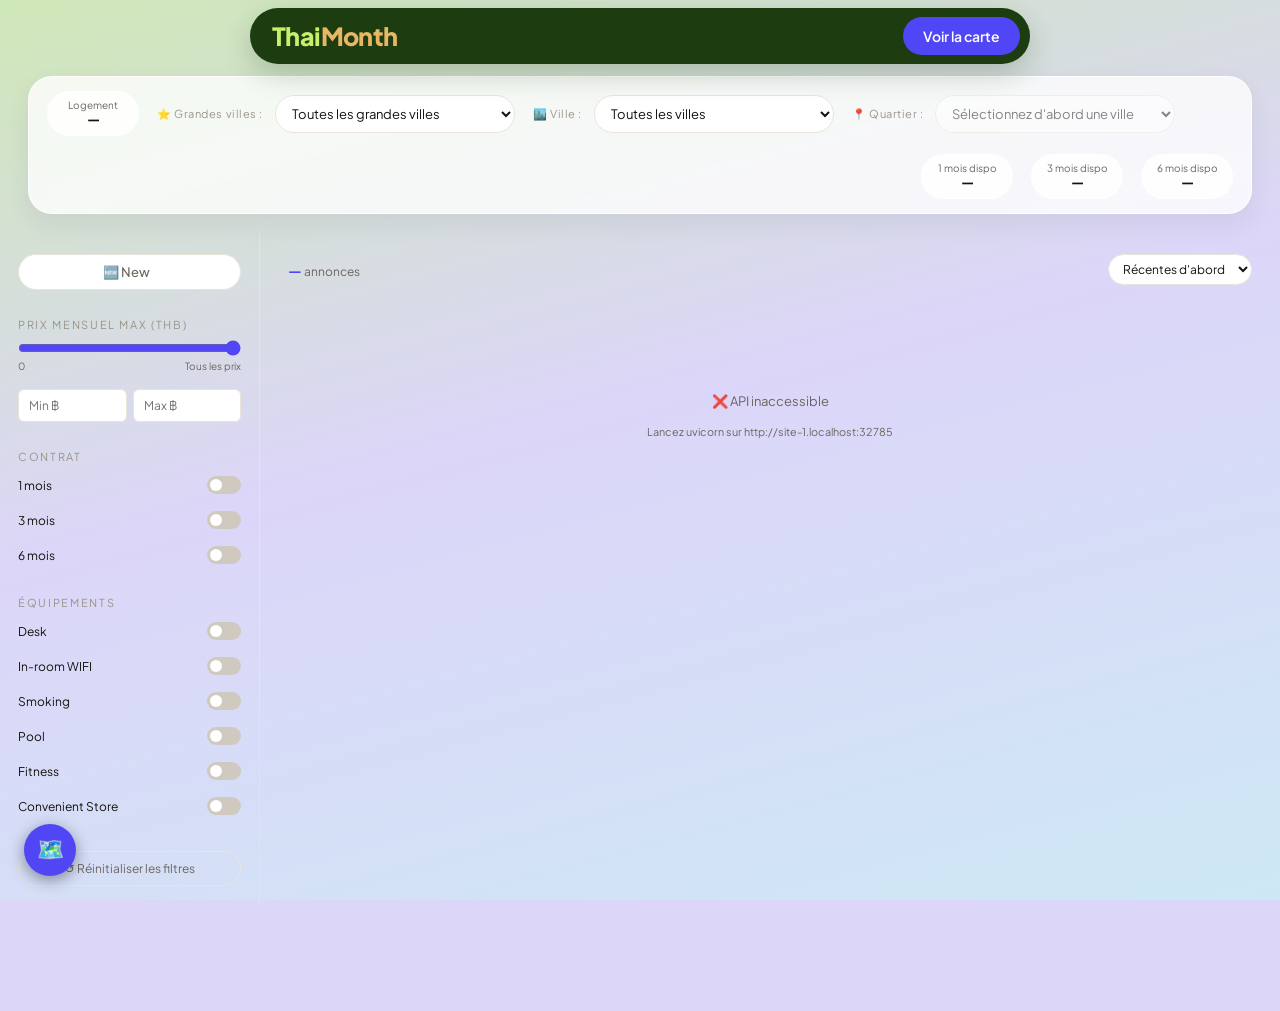
==== commit 32b0b89c: "Update API URL to thai-month.onrender.com Co-Authored-By: Claude Sonnet 4.6 <noreply@anthropic.com>" ====
--- a/index.html
+++ b/index.html
@@ -1019,7 +1019,7 @@
   }).observe(bar);
 })();
 
-const RENDER_API = "https://thaimonth-api.onrender.com";
+const RENDER_API = "https://thai-month.onrender.com";
 const API = window.location.origin.startsWith("file:") ? "http://localhost:8000"
           : window.location.hostname === "what09310-cmd.github.io" ? RENDER_API
           : window.location.origin;
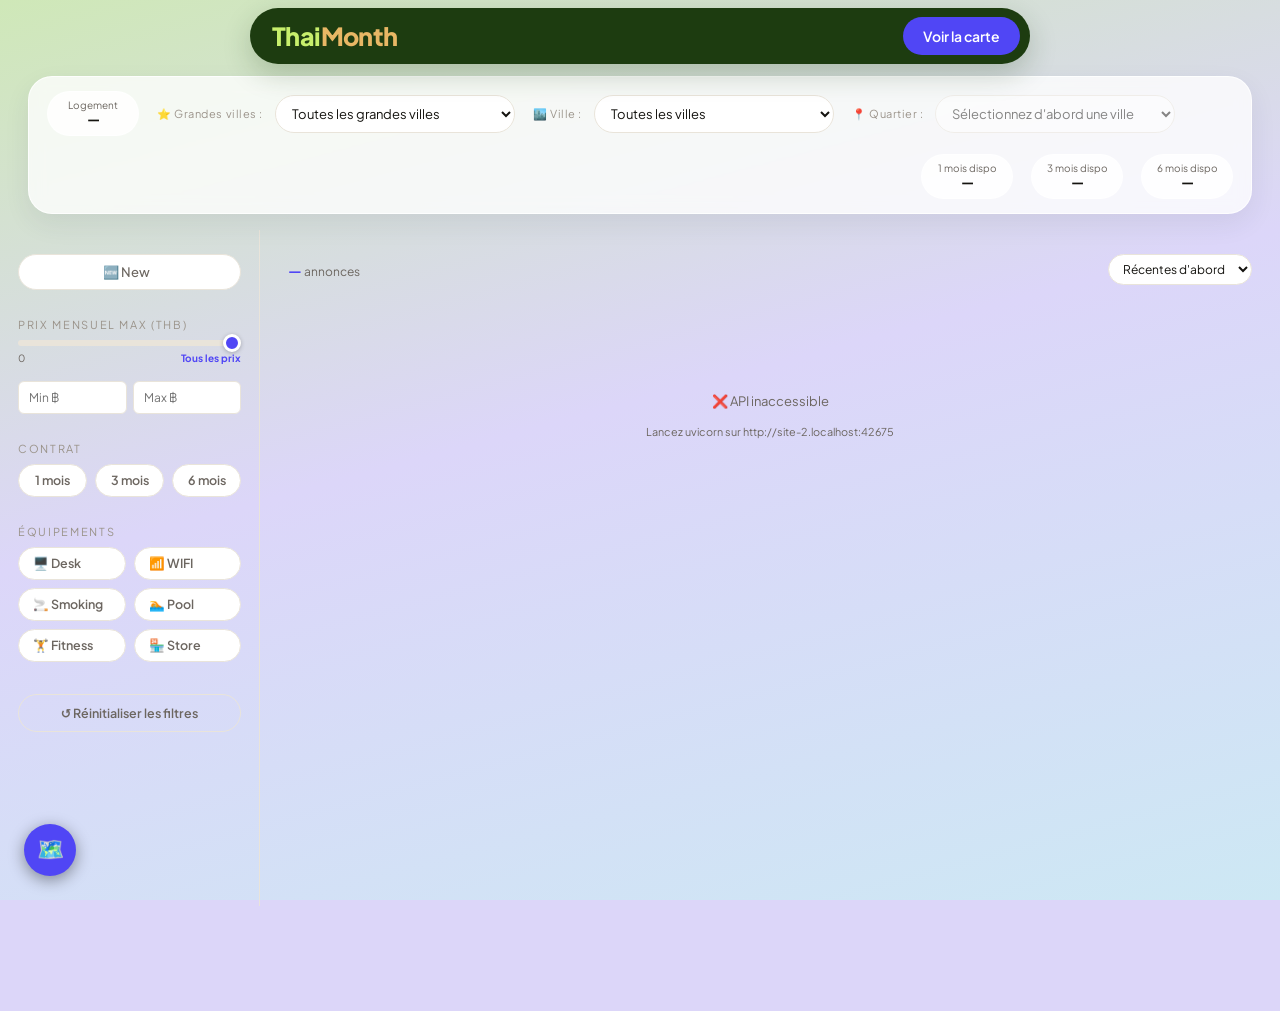
==== commit 965644d4: "Redesign filter sidebar with pill chips instead of toggle switches Replaces the contract/equipment t" ====
--- a/index.html
+++ b/index.html
@@ -273,8 +273,33 @@
 
   .price-grid { display: grid; grid-template-columns: 1fr 1fr; gap: 6px; }
 
-  .slider-wrap { display: flex; flex-direction: column; gap: 4px; }
-  .slider-wrap input[type=range] { width: 100%; accent-color: var(--accent); }
+  .slider-wrap { display: flex; flex-direction: column; gap: 6px; }
+  .slider-wrap input[type=range] {
+    -webkit-appearance: none;
+    width: 100%;
+    height: 6px;
+    border-radius: 999px;
+    background: var(--border);
+    accent-color: var(--accent);
+    cursor: pointer;
+  }
+  .slider-wrap input[type=range]::-webkit-slider-thumb {
+    -webkit-appearance: none;
+    width: 18px; height: 18px;
+    border-radius: 50%;
+    background: var(--accent);
+    border: 3px solid #fff;
+    box-shadow: 0 1px 4px rgba(0,0,0,.25);
+    cursor: pointer;
+  }
+  .slider-wrap input[type=range]::-moz-range-thumb {
+    width: 18px; height: 18px;
+    border-radius: 50%;
+    background: var(--accent);
+    border: 3px solid #fff;
+    box-shadow: 0 1px 4px rgba(0,0,0,.25);
+    cursor: pointer;
+  }
   .slider-info {
     display: flex;
     justify-content: space-between;
@@ -282,53 +307,75 @@
     font-size: 10px;
     color: var(--muted);
   }
-
-  .toggle-row {
+  .slider-info #slider-val { color: var(--accent); font-weight: 700; }
+
+  /* ── Filtres : chips ── */
+  .chip-group {
+    display: flex;
+    flex-wrap: wrap;
+    gap: 8px;
+  }
+
+  .chip { position: relative; display: inline-flex; cursor: pointer; }
+  .chip input { position: absolute; opacity: 0; width: 0; height: 0; }
+
+  .chip-label {
     display: flex;
     align-items: center;
-    justify-content: space-between;
-    padding: 4px 0;
-  }
-  .toggle-row span { font-size: 12px; color: var(--text); }
-
-  .toggle { position: relative; width: 34px; height: 18px; }
-  .toggle input { opacity: 0; width: 0; height: 0; }
-  .toggle-track {
-    position: absolute; inset: 0;
-    background: #cfc9bf;
-    border-radius: 18px;
-    cursor: pointer;
-    transition: background .2s;
-  }
-  .toggle-track::before {
-    content: "";
-    position: absolute;
-    width: 12px; height: 12px;
-    left: 3px; top: 3px;
-    background: #fff;
-    border-radius: 50%;
-    transition: transform .2s;
-  }
-  .toggle input:checked + .toggle-track { background: var(--green); }
-  .toggle input:checked + .toggle-track::before { transform: translateX(16px); }
-  .toggle input:focus-visible + .toggle-track { outline: 2px solid var(--focus); outline-offset: 2px; }
-  .toggle-blue input:checked + .toggle-track { background: var(--blue); }
-  .toggle-purple input:checked + .toggle-track { background: var(--purple); }
+    gap: 6px;
+    padding: 8px 14px;
+    border: 1.5px solid var(--border);
+    border-radius: var(--r-pill);
+    background: var(--card);
+    color: var(--muted);
+    font-family: var(--sans);
+    font-size: 12.5px;
+    font-weight: 600;
+    line-height: 1.2;
+    white-space: nowrap;
+    user-select: none;
+    transition: background .15s, border-color .15s, color .15s, box-shadow .15s, transform .1s;
+  }
+  .chip:hover .chip-label { border-color: var(--accent); color: var(--text); }
+  .chip:active .chip-label { transform: scale(.97); }
+  .chip input:checked + .chip-label {
+    background: var(--accent);
+    border-color: var(--accent);
+    color: #fff;
+    box-shadow: 0 3px 10px rgba(80,70,245,.28);
+  }
+  .chip input:focus-visible + .chip-label { outline: 2px solid var(--focus); outline-offset: 2px; }
+
+  .chip-monthly input:checked + .chip-label { background: var(--green); border-color: var(--green); box-shadow: 0 3px 10px rgba(47,158,68,.28); }
+  .chip-3month input:checked + .chip-label { background: var(--blue); border-color: var(--blue); box-shadow: 0 3px 10px rgba(80,70,245,.28); }
+  .chip-6month input:checked + .chip-label { background: var(--purple); border-color: var(--purple); box-shadow: 0 3px 10px rgba(121,80,242,.28); }
+
+  #contract-filter-section .chip-group .chip { flex: 1 1 0; }
+  #contract-filter-section .chip-label { width: 100%; justify-content: center; }
+
+  .chip-equip { row-gap: 8px; }
+  .chip-equip .chip { flex: 1 1 calc(50% - 4px); }
+  .chip-equip .chip-label { width: 100%; justify-content: flex-start; }
 
   .btn-reset {
+    display: flex;
+    align-items: center;
+    justify-content: center;
+    gap: 6px;
     width: 100%;
-    padding: 9px;
+    padding: 10px;
     background: transparent;
-    border: 1px solid var(--border);
+    border: 1.5px solid var(--border);
     border-radius: var(--r-pill);
     color: var(--muted);
-    font-size: 12px;
-    font-family: var(--mono);
+    font-size: 12.5px;
+    font-weight: 600;
+    font-family: var(--sans);
     cursor: pointer;
     transition: all .15s;
     margin-top: 4px;
   }
-  .btn-reset:hover { border-color: var(--text); color: var(--text); }
+  .btn-reset:hover { border-color: var(--red); color: var(--red); background: rgba(224,49,49,.06); }
 
   /* ── Main ── */
   .main {
@@ -366,7 +413,7 @@
   /* ── Grille ── */
   .grid {
     display: grid;
-    grid-template-columns: repeat(auto-fill, minmax(300px, 1fr));
+    grid-template-columns: repeat(4, 1fr);
     gap: 16px;
   }
 
@@ -755,6 +802,12 @@
   color: var(--text);
   white-space: nowrap;
 }
+  @media (max-width: 1200px) {
+    .grid { grid-template-columns: repeat(3, 1fr); }
+  }
+  @media (max-width: 900px) {
+    .grid { grid-template-columns: repeat(2, 1fr); }
+  }
   @media (max-width: 768px) {
     .shell { grid-template-columns: 1fr; }
     .sidebar { position: static; max-height: none; overflow: visible; border-right: none; border-bottom: 1px solid var(--border); }
@@ -887,71 +940,48 @@
 
     <div class="filter-section" id="contract-filter-section">
       <div class="filter-label">Contrat</div>
-      <div class="toggle-row">
-        <span>1 mois</span>
-        <label class="toggle">
+      <div class="chip-group">
+        <label class="chip chip-monthly">
           <input type="checkbox" id="f-monthly" onchange="applyFilters()" aria-label="Afficher uniquement les annonces avec contrat 1 mois">
-          <div class="toggle-track"></div>
+          <span class="chip-label">1 mois</span>
         </label>
-      </div>
-      <div class="toggle-row">
-        <span>3 mois</span>
-        <label class="toggle toggle-blue">
+        <label class="chip chip-3month">
           <input type="checkbox" id="f-3month" onchange="applyFilters()" aria-label="Afficher uniquement les annonces avec contrat 3 mois">
-          <div class="toggle-track"></div>
+          <span class="chip-label">3 mois</span>
         </label>
-      </div>
-      <div class="toggle-row">
-        <span>6 mois</span>
-        <label class="toggle toggle-purple">
+        <label class="chip chip-6month">
           <input type="checkbox" id="f-6month" onchange="applyFilters()" aria-label="Afficher uniquement les annonces avec contrat 6 mois">
-          <div class="toggle-track"></div>
+          <span class="chip-label">6 mois</span>
         </label>
       </div>
     </div>
 
     <div class="filter-section">
       <div class="filter-label">Équipements</div>
-      <div class="toggle-row">
-        <span>Desk</span>
-        <label class="toggle">
+      <div class="chip-group chip-equip">
+        <label class="chip">
           <input type="checkbox" id="f-am-desk" onchange="applyFilters()" aria-label="Afficher uniquement les annonces avec Desk">
-          <div class="toggle-track"></div>
+          <span class="chip-label">🖥️ Desk</span>
         </label>
-      </div>
-      <div class="toggle-row">
-        <span>In-room WIFI</span>
-        <label class="toggle">
+        <label class="chip">
           <input type="checkbox" id="f-am-wifi" onchange="applyFilters()" aria-label="Afficher uniquement les annonces avec WIFI">
-          <div class="toggle-track"></div>
+          <span class="chip-label">📶 WIFI</span>
         </label>
-      </div>
-      <div class="toggle-row">
-        <span>Smoking</span>
-        <label class="toggle">
+        <label class="chip">
           <input type="checkbox" id="f-am-smoking" onchange="applyFilters()" aria-label="Afficher uniquement les annonces avec Smoking">
-          <div class="toggle-track"></div>
+          <span class="chip-label">🚬 Smoking</span>
         </label>
-      </div>
-      <div class="toggle-row">
-        <span>Pool</span>
-        <label class="toggle">
+        <label class="chip">
           <input type="checkbox" id="f-am-pool" onchange="applyFilters()" aria-label="Afficher uniquement les annonces avec Pool">
-          <div class="toggle-track"></div>
+          <span class="chip-label">🏊 Pool</span>
         </label>
-      </div>
-      <div class="toggle-row">
-        <span>Fitness</span>
-        <label class="toggle">
+        <label class="chip">
           <input type="checkbox" id="f-am-fitness" onchange="applyFilters()" aria-label="Afficher uniquement les annonces avec Fitness">
-          <div class="toggle-track"></div>
+          <span class="chip-label">🏋️ Fitness</span>
         </label>
-      </div>
-      <div class="toggle-row">
-        <span>Convenient Store</span>
-        <label class="toggle">
+        <label class="chip">
           <input type="checkbox" id="f-am-store" onchange="applyFilters()" aria-label="Afficher uniquement les annonces avec Convenient Store">
-          <div class="toggle-track"></div>
+          <span class="chip-label">🏪 Store</span>
         </label>
       </div>
     </div>
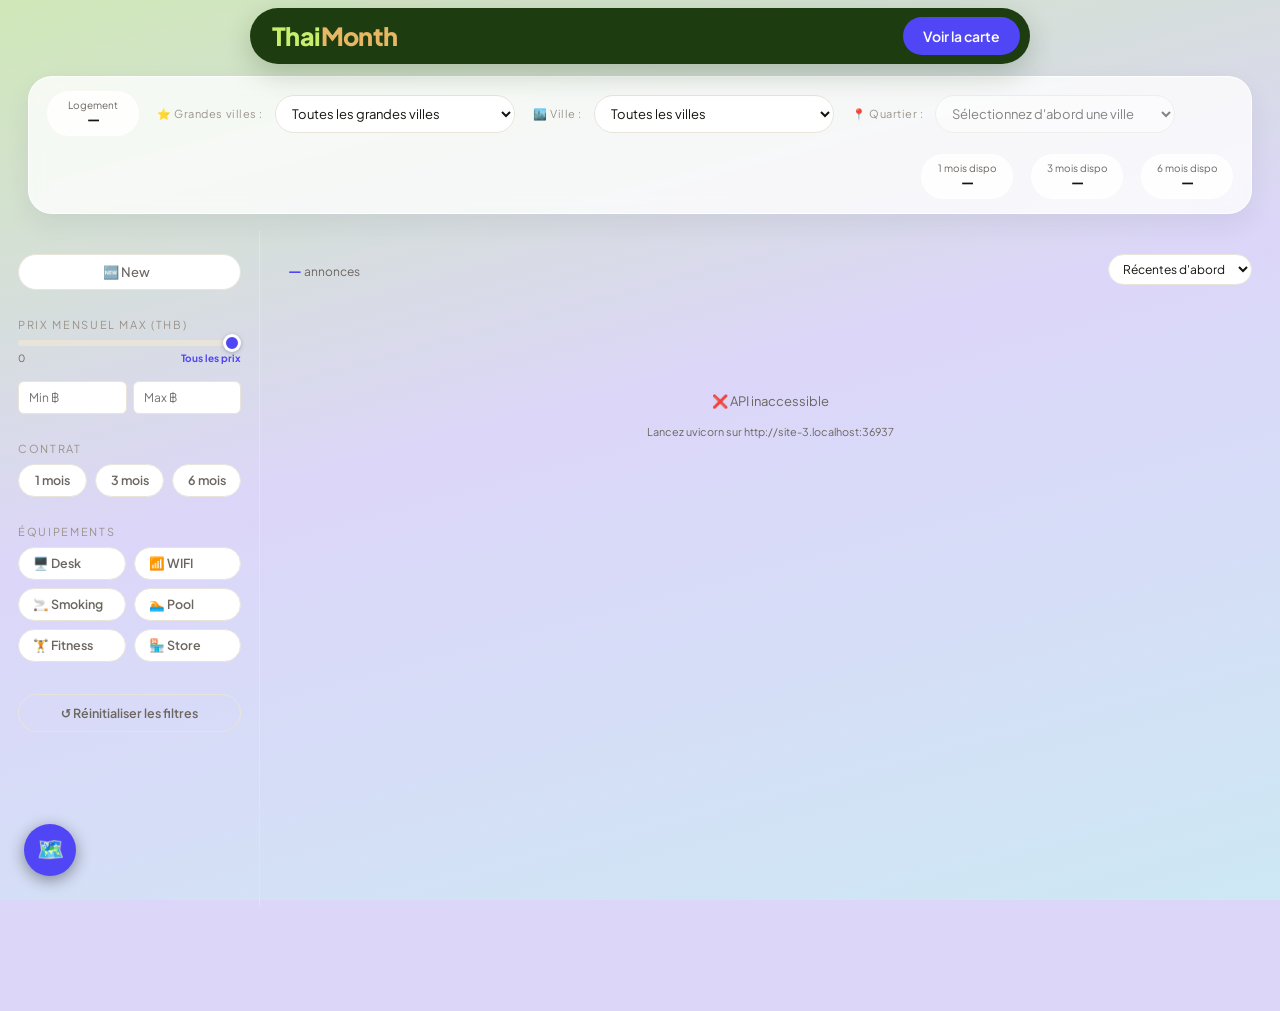
==== commit 513197c5: "Sync frontend: route every page to the Render API on GitHub Pages Co-Authored-By: Claude Opus 5 <nor" ====
--- a/index.html
+++ b/index.html
@@ -863,6 +863,7 @@
   .region-item.active { background: var(--accent); color: var(--accent-ink); font-weight: 700; }
 
 </style>
+<script src="/static/auth-header.js" defer></script>
 </head>
 <body>
 
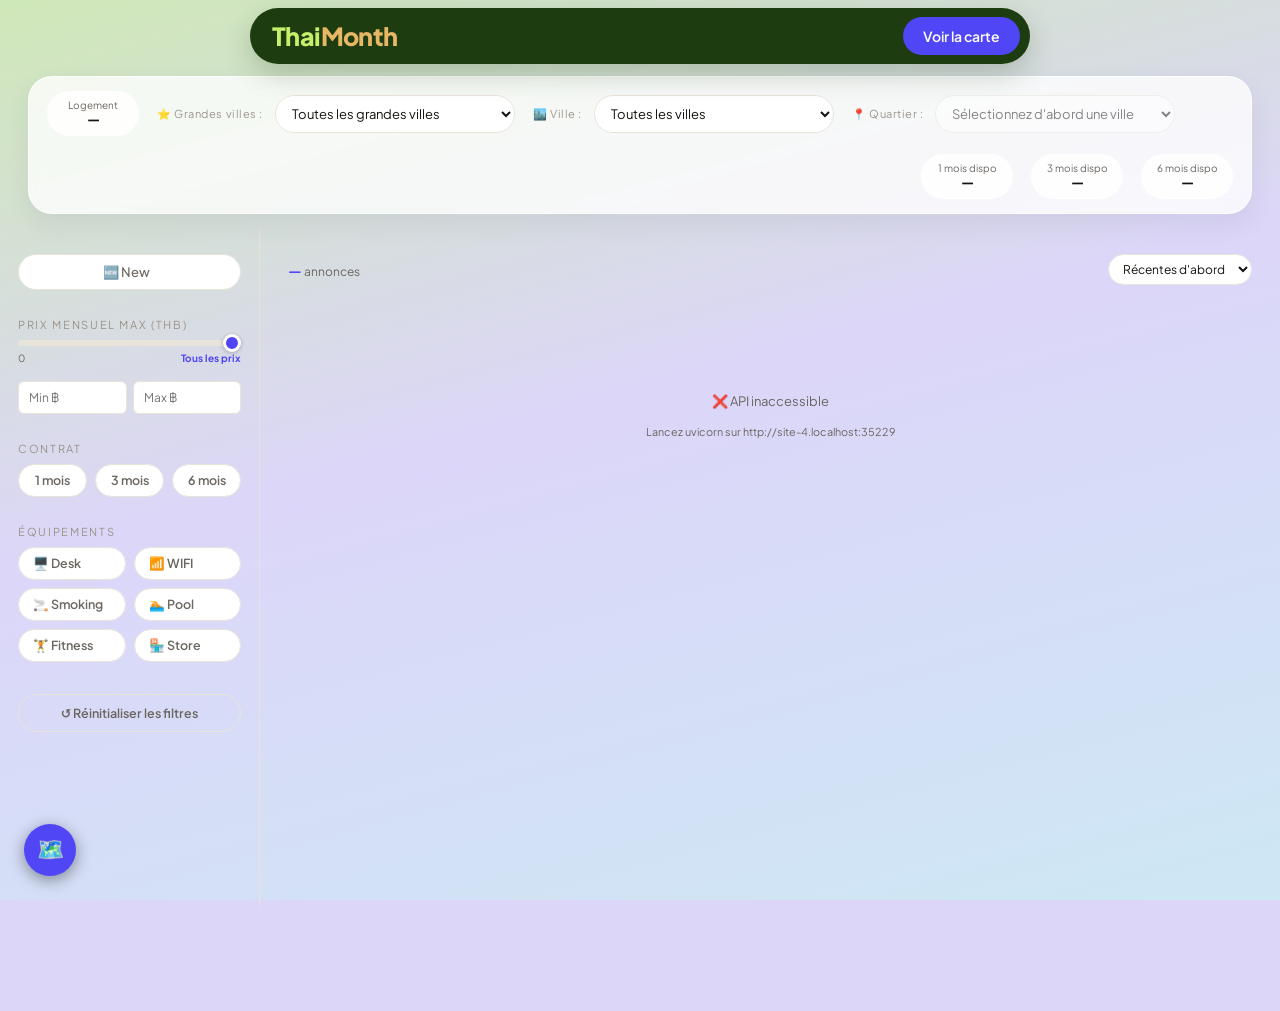
==== commit 867311be: "Sync frontend: Render API routing, auth header, and page redesign updates Co-Authored-By: Claude Son" ====
--- a/index.html
+++ b/index.html
@@ -1054,6 +1054,91 @@
 const API = window.location.origin.startsWith("file:") ? "http://localhost:8000"
           : window.location.hostname === "what09310-cmd.github.io" ? RENDER_API
           : window.location.origin;
+
+// Render (plan gratuit) endort l'API après ~15 min sans trafic : le premier
+// visiteur attend 30 à 60 s de redémarrage, pendant lesquelles les fetch vers
+// l'API pendent, échouent (erreur réseau) ou reçoivent un 502/503. Plutôt
+// qu'une page vide qui a l'air cassée, on affiche un bandeau dès qu'une
+// requête traîne, et en cas d'échec on attend que /health réponde avant de
+// rejouer la requête. Les URLs hors API (fichiers locaux, tuiles) ne sont
+// pas concernées.
+(() => {
+  const nativeFetch = window.fetch.bind(window);
+  const SLOW_AFTER_MS = 4000;     // au-delà, on prévient le visiteur
+  const HEALTH_EVERY_MS = 3000;
+  const MAX_WAIT_MS = 120000;     // au-delà, on laisse l'erreur remonter
+  let banner = null;
+  let slowRequests = 0;
+  let waking = null;
+
+  function refreshBanner() {
+    const visible = slowRequests > 0 || waking !== null;
+    if (visible && !banner) {
+      banner = document.createElement("div");
+      banner.id = "api-wake-banner";
+      banner.setAttribute("role", "status");
+      banner.style.cssText = "position:fixed;top:0;left:0;right:0;z-index:99999;padding:10px 16px;" +
+        "background:#1f2937;color:#fff;font:14px/1.4 system-ui,sans-serif;text-align:center;" +
+        "box-shadow:0 2px 8px rgba(0,0,0,.3)";
+      banner.textContent = "Chargement des annonces… Première visite : le serveur se réveille, compte environ 30 secondes.";
+      (document.body || document.documentElement).appendChild(banner);
+    } else if (!visible && banner) {
+      banner.remove();
+      banner = null;
+    }
+  }
+
+  function looksAsleep(response, error) {
+    return error !== null || response.status === 502 || response.status === 503 || response.status === 504;
+  }
+
+  // Une seule attente partagée, quel que soit le nombre de requêtes en échec.
+  function waitForApi() {
+    if (waking) return waking;
+    waking = (async () => {
+      const deadline = Date.now() + MAX_WAIT_MS;
+      while (Date.now() < deadline) {
+        await new Promise(resolve => setTimeout(resolve, HEALTH_EVERY_MS));
+        try {
+          const h = await nativeFetch(`${API}/health`, { cache: "no-store" });
+          if (h.ok) return true;
+        } catch (e) {}
+      }
+      return false;
+    })().finally(() => { waking = null; refreshBanner(); });
+    refreshBanner();
+    return waking;
+  }
+
+  window.fetch = async function (input, init) {
+    const url = typeof input === "string" ? input : (input && input.url) || "";
+    if (!url.startsWith(`${API}/`)) return nativeFetch(input, init);
+
+    for (let attempt = 0; ; attempt++) {
+      let slow = false;
+      const timer = setTimeout(() => { slow = true; slowRequests++; refreshBanner(); }, SLOW_AFTER_MS);
+      let response = null, error = null;
+      try {
+        response = await nativeFetch(input, init);
+      } catch (e) {
+        error = e;
+      } finally {
+        clearTimeout(timer);
+        if (slow) { slowRequests--; refreshBanner(); }
+      }
+
+      if (!looksAsleep(response, error) || attempt > 0) {
+        if (error) throw error;
+        return response;
+      }
+      if (!(await waitForApi())) {
+        if (error) throw error;
+        return response;
+      }
+      // /health répond : on rejoue la requête une fois.
+    }
+  };
+})();
 const PER_PAGE = 30;
 
 const LINE_ICON_SVG = `<svg width="16" height="16" viewBox="0 0 24 24" style="flex-shrink:0"><rect width="24" height="24" rx="6" fill="#06C755"/><path fill="#fff" d="M12 5.5c-4.14 0-7.5 2.73-7.5 6.1 0 3.02 2.66 5.55 6.26 6.03.24.05.58.16.66.37.08.19.05.49.03.68l-.11.65c-.03.19-.15.75.65.41.8-.34 4.33-2.55 5.9-4.36 1.09-1.19 1.61-2.41 1.61-3.78 0-3.37-3.36-6.1-7.5-6.1Z"/></svg>`;
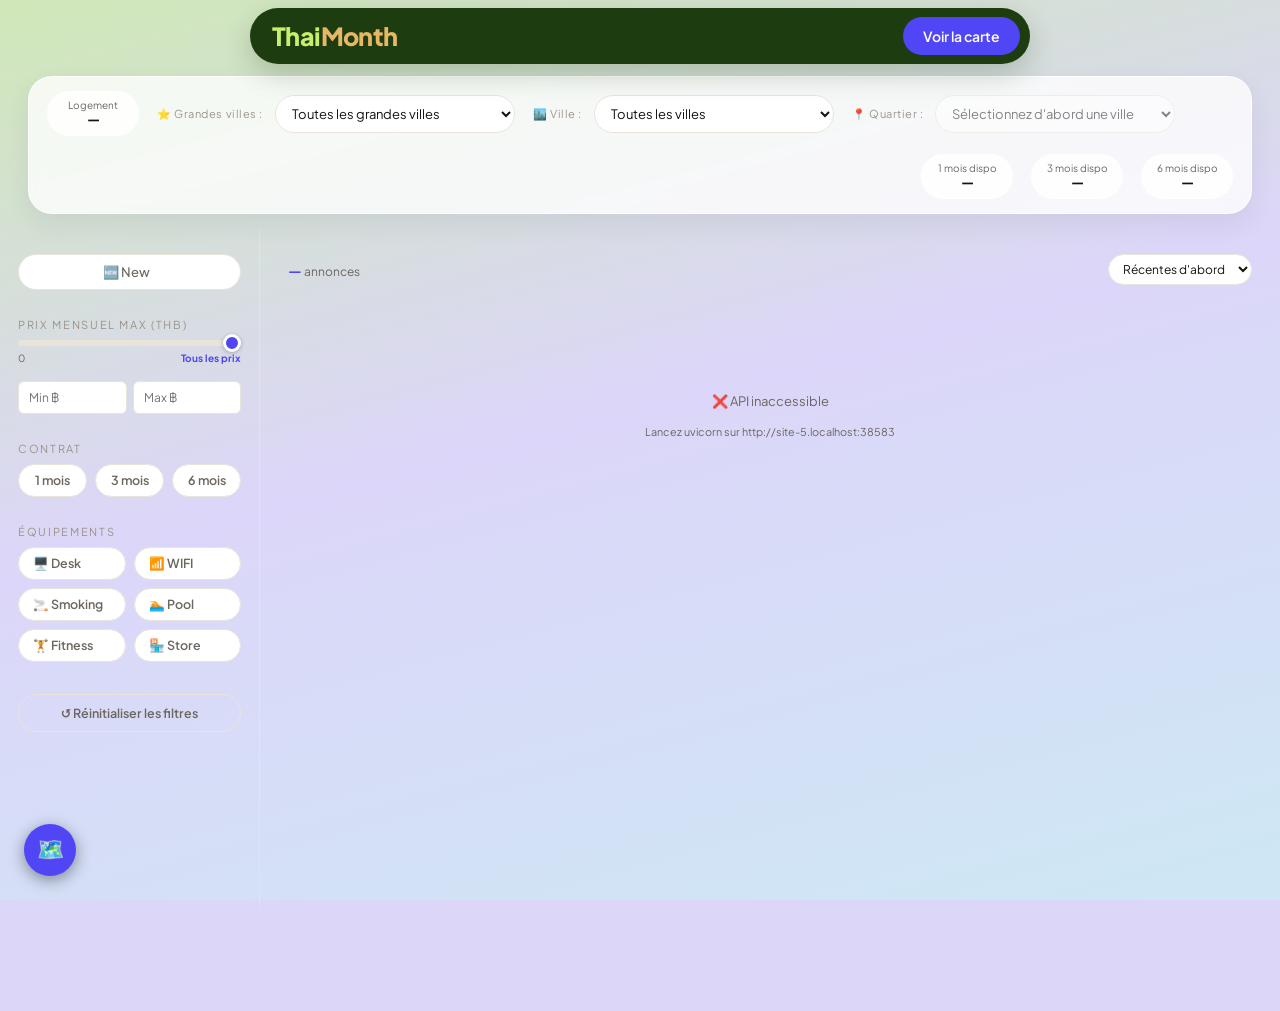
==== commit 80b8e9e0: "Sync frontend: shared js/css modules, ThaiMonth naming, static/ asset layout The pages now load thei" ====
--- a/index.html
+++ b/index.html
@@ -11,6 +11,9 @@
 <link rel="preconnect" href="https://fonts.googleapis.com">
 <link rel="preconnect" href="https://fonts.gstatic.com" crossorigin>
 <link rel="stylesheet" href="https://fonts.googleapis.com/css2?family=Plus+Jakarta+Sans:wght@400;500;600;700;800&display=swap">
+<link rel="stylesheet" href="/static/css/catalog.css">
+<link rel="stylesheet" href="/static/css/modal.css">
+<link rel="stylesheet" href="/static/css/common.css">
 <style>
 
   * { box-sizing: border-box; margin: 0; padding: 0; }
@@ -49,203 +52,7 @@
     font-size: 14px;
     min-height: 100vh;
   }
-
-  /* Ciel : un seul degrade fixe derriere la page (::after) et une bande de
-     135px par-dessus le contenu (::before) qui masque ce qui passe sous le
-     header. Les deux partagent la meme taille pour se superposer pile. */
-  body::before, body::after {
-    content: "";
-    position: fixed;
-    top: 0;
-    left: 0;
-    right: 0;
-    pointer-events: none;
-    background: linear-gradient(165deg,
-      var(--sky-1) 0%, var(--sky-2) 46%, var(--sky-3) 100%) no-repeat;
-    background-size: 100vw 100vh;
-  }
-  body::after { bottom: 0; z-index: -1; }
-  body::before { height: 135px; z-index: 80; }
-
-  .visually-hidden {
-    position: absolute;
-    width: 1px; height: 1px;
-    padding: 0; margin: -1px;
-    overflow: hidden;
-    clip: rect(0,0,0,0);
-    white-space: nowrap;
-    border: 0;
-  }
-
-  :focus-visible {
-    outline: 2px solid var(--focus);
-    outline-offset: 2px;
-    border-radius: 4px;
-  }
-
-  /* ── Header ── */
-  header {
-    position: sticky;
-    top: 8px;
-    z-index: 100;
-    width: calc(100% - 40px);
-    max-width: 780px;
-    margin: 8px auto 0;
-    padding: 9px 10px 9px 22px;
-    background: #1d3c10;
-    border-radius: var(--r-pill);
-    display: flex;
-    align-items: center;
-    justify-content: space-between;
-    gap: 18px;
-    box-shadow: 0 10px 28px rgba(29,60,16,.22);
-  }
-
-  .logo {
-    display: flex;
-    align-items: center;
-    flex-shrink: 0;
-    text-decoration: none;
-    font-family: var(--sans);
-    font-size: 25px;
-    font-weight: 800;
-    letter-spacing: -.6px;
-    line-height: 1;
-  }
-  .logo-thai { color: var(--brand-lime); }
-  .logo-month { color: var(--brand-gold); }
-
-  .header-map {
-    background: var(--accent);
-    color: #fff;
-    border-radius: var(--r-pill);
-    padding: 10px 20px;
-    font-size: 14px;
-    font-weight: 600;
-    text-decoration: none;
-    white-space: nowrap;
-    transition: filter .15s;
-  }
-  .header-map:hover { filter: brightness(1.12); }
-
-  .header-right {
-    display: flex;
-    align-items: center;
-    gap: 20px;
-  }
-  .hstat {
-    display: flex;
-    flex-direction: column;
-    align-items: center;
-    justify-content: center;
-    min-width: 92px;
-    padding: 8px 14px;
-    border: 1px solid rgba(255,255,255,.7);
-    border-radius: var(--r-pill);
-    background: rgba(255,255,255,.82);
-    font-family: var(--sans);
-    font-size: 10px;
-    line-height: 1.15;
-    text-align: center;
-    color: var(--muted);
-  }
-  .hstat b {
-    color: var(--text);
-    font-size: 13px;
-    font-weight: 800;
-    line-height: 1.2;
-  }
-
-  .city-stats {
-    display: flex;
-    align-items: center;
-    gap: 18px;
-    flex-wrap: wrap;
-    flex-shrink: 0;
-    margin-left: auto;
-  }
-
-  .city-total {
-    flex-shrink: 0;
-  }
-
-  /* ── Barre de villes ── */
-  .city-bar {
-    position: sticky;
-    top: 76px;
-    margin: 10px 28px 0;
-    z-index: 90;
-    padding: 14px 18px;
-    border: 1px solid rgba(255,255,255,.78);
-    border-radius: 24px;
-    display: flex;
-    align-items: center;
-    gap: 8px;
-    overflow-x: auto;
-    scrollbar-width: none;
-    background: rgba(255,255,255,.78);
-    backdrop-filter: blur(8px);
-    box-shadow: 0 10px 26px rgba(50,45,90,.08);
-  }
-  .city-bar::-webkit-scrollbar { display: none; }
-
-
-  .location-filters { display:flex; align-items:center; gap:18px; flex-wrap:wrap; }
-  .location-filter { display:flex; align-items:center; gap:8px; }
-  .city-select {
-    min-width:240px; background:var(--card); border:1px solid var(--border);
-    border-radius:var(--r-pill); color:var(--text); font-family:var(--sans);
-    font-size:13px; padding:9px 12px; outline:none; cursor:pointer;
-  }
-  .city-select:focus { border-color:var(--accent); }
-  .city-select:disabled { opacity:.5; cursor:not-allowed; }
-
-  .city-label {
-    font-size: 11px;
-    font-family: var(--mono);
-    letter-spacing: .05em;
-    color: var(--dim);
-    white-space: nowrap;
-    margin-right: 4px;
-    flex-shrink: 0;
-  }
-
-  .btn-new24h {
-    display: flex; align-items: center; justify-content: center; gap: 6px;
-    width: 100%; padding: 9px 14px; border-radius: var(--r-pill);
-    border: 1px solid var(--border); background: var(--card);
-    color: var(--muted); font-family: var(--sans);
-    font-size: 13px; font-weight: 500; cursor: pointer;
-    white-space: nowrap; flex-shrink: 0; transition: all .15s;
-  }
-  .btn-new24h:hover { border-color: var(--purple); color: var(--text); }
   .btn-new24h.active { background: var(--purple); border-color: var(--purple); color: #fff; font-weight: 700; }
-  .btn-new24h .new24h-count { font-family: var(--mono); font-size: 10px; opacity: .75; }
-
-
-  /* ── Layout ── */
-  .shell {
-    display: grid;
-    grid-template-columns: 260px 1fr;
-    min-height: calc(100vh - 101px);
-    padding-top: 18px;
-  }
-
-  /* ── Sidebar ── */
-  .sidebar {
-    border-right: 1px solid var(--border);
-    padding: 24px 18px;
-    display: flex;
-    flex-direction: column;
-    gap: 28px;
-    position: sticky;
-    /* 76px (haut de la barre) + sa hauteur + 10px de marge */
-    top: calc(86px + var(--city-bar-h, 74px));
-    max-height: calc(100vh - 86px - var(--city-bar-h, 74px));
-    overflow-y: auto;
-    scrollbar-width: thin;
-    scrollbar-color: var(--border) transparent;
-  }
 
   .filter-section { display: flex; flex-direction: column; gap: 9px; }
 
@@ -255,213 +62,6 @@
     letter-spacing: .15em;
     text-transform: uppercase;
     color: var(--dim);
-  }
-
-  .filter-input {
-    width: 100%;
-    background: var(--card);
-    border: 1px solid var(--border);
-    border-radius: 6px;
-    color: var(--text);
-    font-family: var(--mono);
-    font-size: 12px;
-    padding: 8px 10px;
-    outline: none;
-    transition: border-color .15s;
-  }
-  .filter-input:focus { border-color: var(--accent); }
-
-  .price-grid { display: grid; grid-template-columns: 1fr 1fr; gap: 6px; }
-
-  .slider-wrap { display: flex; flex-direction: column; gap: 6px; }
-  .slider-wrap input[type=range] {
-    -webkit-appearance: none;
-    width: 100%;
-    height: 6px;
-    border-radius: 999px;
-    background: var(--border);
-    accent-color: var(--accent);
-    cursor: pointer;
-  }
-  .slider-wrap input[type=range]::-webkit-slider-thumb {
-    -webkit-appearance: none;
-    width: 18px; height: 18px;
-    border-radius: 50%;
-    background: var(--accent);
-    border: 3px solid #fff;
-    box-shadow: 0 1px 4px rgba(0,0,0,.25);
-    cursor: pointer;
-  }
-  .slider-wrap input[type=range]::-moz-range-thumb {
-    width: 18px; height: 18px;
-    border-radius: 50%;
-    background: var(--accent);
-    border: 3px solid #fff;
-    box-shadow: 0 1px 4px rgba(0,0,0,.25);
-    cursor: pointer;
-  }
-  .slider-info {
-    display: flex;
-    justify-content: space-between;
-    font-family: var(--mono);
-    font-size: 10px;
-    color: var(--muted);
-  }
-  .slider-info #slider-val { color: var(--accent); font-weight: 700; }
-
-  /* ── Filtres : chips ── */
-  .chip-group {
-    display: flex;
-    flex-wrap: wrap;
-    gap: 8px;
-  }
-
-  .chip { position: relative; display: inline-flex; cursor: pointer; }
-  .chip input { position: absolute; opacity: 0; width: 0; height: 0; }
-
-  .chip-label {
-    display: flex;
-    align-items: center;
-    gap: 6px;
-    padding: 8px 14px;
-    border: 1.5px solid var(--border);
-    border-radius: var(--r-pill);
-    background: var(--card);
-    color: var(--muted);
-    font-family: var(--sans);
-    font-size: 12.5px;
-    font-weight: 600;
-    line-height: 1.2;
-    white-space: nowrap;
-    user-select: none;
-    transition: background .15s, border-color .15s, color .15s, box-shadow .15s, transform .1s;
-  }
-  .chip:hover .chip-label { border-color: var(--accent); color: var(--text); }
-  .chip:active .chip-label { transform: scale(.97); }
-  .chip input:checked + .chip-label {
-    background: var(--accent);
-    border-color: var(--accent);
-    color: #fff;
-    box-shadow: 0 3px 10px rgba(80,70,245,.28);
-  }
-  .chip input:focus-visible + .chip-label { outline: 2px solid var(--focus); outline-offset: 2px; }
-
-  .chip-monthly input:checked + .chip-label { background: var(--green); border-color: var(--green); box-shadow: 0 3px 10px rgba(47,158,68,.28); }
-  .chip-3month input:checked + .chip-label { background: var(--blue); border-color: var(--blue); box-shadow: 0 3px 10px rgba(80,70,245,.28); }
-  .chip-6month input:checked + .chip-label { background: var(--purple); border-color: var(--purple); box-shadow: 0 3px 10px rgba(121,80,242,.28); }
-
-  #contract-filter-section .chip-group .chip { flex: 1 1 0; }
-  #contract-filter-section .chip-label { width: 100%; justify-content: center; }
-
-  .chip-equip { row-gap: 8px; }
-  .chip-equip .chip { flex: 1 1 calc(50% - 4px); }
-  .chip-equip .chip-label { width: 100%; justify-content: flex-start; }
-
-  .btn-reset {
-    display: flex;
-    align-items: center;
-    justify-content: center;
-    gap: 6px;
-    width: 100%;
-    padding: 10px;
-    background: transparent;
-    border: 1.5px solid var(--border);
-    border-radius: var(--r-pill);
-    color: var(--muted);
-    font-size: 12.5px;
-    font-weight: 600;
-    font-family: var(--sans);
-    cursor: pointer;
-    transition: all .15s;
-    margin-top: 4px;
-  }
-  .btn-reset:hover { border-color: var(--red); color: var(--red); background: rgba(224,49,49,.06); }
-
-  /* ── Main ── */
-  .main {
-    padding: 24px 28px;
-    display: flex;
-    flex-direction: column;
-    gap: 20px;
-  }
-
-  .toolbar {
-    display: flex;
-    align-items: center;
-    justify-content: space-between;
-  }
-
-  .result-info {
-    font-family: var(--mono);
-    font-size: 12px;
-    color: var(--muted);
-  }
-  .result-info b { color: var(--accent); font-size: 14px; }
-
-  .sort-select {
-    background: var(--card);
-    border: 1px solid var(--border);
-    border-radius: var(--r-pill);
-    color: var(--text);
-    font-family: var(--mono);
-    font-size: 12px;
-    padding: 6px 10px;
-    outline: none;
-    cursor: pointer;
-  }
-
-  /* ── Grille ── */
-  .grid {
-    display: grid;
-    grid-template-columns: repeat(4, 1fr);
-    gap: 16px;
-  }
-
-  .card {
-    background: var(--card);
-    border: 1px solid var(--border);
-    border-radius: var(--r-card);
-    overflow: hidden;
-    cursor: pointer;
-    transition: border-color .15s, box-shadow .15s;
-    display: flex;
-    flex-direction: column;
-  }
-  .card:hover, .card:focus-visible {
-    border-color: var(--accent);
-    box-shadow: 0 10px 30px rgba(20,19,15,.10);
-  }
-
-  .card-img {
-    height: 150px;
-    background: var(--border);
-    position: relative;
-    overflow: hidden;
-    flex-shrink: 0;
-  }
-  .card-img img {
-    width: 100%; height: 100%;
-    object-fit: cover;
-    transform: scaleX(-1);
-    -webkit-user-drag: none;
-    user-select: none;
-    -webkit-touch-callout: none;
-  }
-  .card-img .no-img {
-    width: 100%; height: 100%;
-    display: flex; align-items: center; justify-content: center;
-    font-size: 32px; color: var(--muted);
-  }
-
-  .modal-gallery {
-    display: flex;
-    flex-shrink: 0;
-    height: 220px;
-    gap: 8px;
-    overflow-x: auto;
-    scroll-snap-type: x mandatory;
-    margin: 0 -18px 4px;
-    padding: 0 18px;
   }
   .modal-gallery-item {
     position: relative;
@@ -492,51 +92,6 @@
     border-radius: var(--r-pill);
     letter-spacing: .05em;
   }
-  .badge-monthly { top: 8px; left: 8px; background: var(--green); color: #fff; }
-  .badge-verified { top: 8px; right: 8px; background: var(--blue); color: #fff; }
-  .badge-term-3 { background: var(--blue); color: #fff; }
-  .badge-term-6 { background: var(--purple); color: #fff; }
-
-  .card-badge-slot { padding: 8px 14px 0; height: 25px; box-sizing: border-box; display: flex; align-items: center; gap: 4px; }
-
-  .card-body { padding: 16px 18px; display: flex; flex-direction: column; gap: 10px; flex: 1; }
-
-  .card-name {
-    font-size: 13px;
-    font-weight: 600;
-    line-height: 1.4;
-    display: -webkit-box;
-    -webkit-line-clamp: 2;
-    -webkit-box-orient: vertical;
-    overflow: hidden;
-  }
-
-  .card-loc {
-    display: flex;
-    align-items: center;
-    gap: 5px;
-    flex-wrap: wrap;
-  }
-  .loc-district {
-    background: rgba(80,70,245,.10);
-    color: var(--blue);
-    border-radius: var(--r-pill);
-    padding: 2px 9px;
-    font-family: var(--mono);
-    font-size: 10px;
-    font-weight: 600;
-  }
-  .loc-province {
-    font-size: 11px;
-    color: var(--muted);
-  }
-
-  .card-contracts {
-    display: grid;
-    grid-template-columns: repeat(3, 1fr);
-    gap: 4px;
-    margin-top: auto;
-  }
   .cc {
     background: var(--bg);
     border: 1px solid var(--border);
@@ -550,66 +105,8 @@
     text-align: center;
     min-width: 0;
   }
-  .cc-label {
-    font-size: 9px;
-    font-family: var(--mono);
-    text-transform: uppercase;
-    letter-spacing: .05em;
-    color: var(--muted);
-    margin-bottom: 0;
-  }
-  .cc-val {
-    font-family: var(--mono);
-    font-size: 10px;
-    font-weight: 700;
-    color: var(--accent);
-    line-height: 1.3;
-    overflow-wrap: break-word;
-    max-width: 100%;
-  }
   .cc-val.na { color: var(--muted); font-weight: 400; font-size: 11px; }
-
-  .card-date {
-    font-size: 10px;
-    font-family: var(--mono);
-    color: var(--muted);
-  }
-
-  /* ── States ── */
-  .state-box {
-    display: flex; align-items: center; justify-content: center;
-    height: 220px; color: var(--muted);
-    font-family: var(--mono); font-size: 13px; gap: 10px;
-    flex-direction: column;
-  }
-  .spinner {
-    width: 20px; height: 20px;
-    border: 2px solid var(--border);
-    border-top-color: var(--accent);
-    border-radius: 50%;
-    animation: spin .7s linear infinite;
-  }
-  @keyframes spin { to { transform: rotate(360deg); } }
-
-  /* ── Pagination ── */
-  .pager {
-    display: flex; align-items: center; justify-content: center; gap: 5px;
-    padding: 8px 0;
-  }
-  .pager button {
-    background: var(--card);
-    border: 1px solid var(--border);
-    border-radius: var(--r-pill);
-    color: var(--text);
-    font-family: var(--mono);
-    font-size: 12px;
-    padding: 5px 11px;
-    cursor: pointer;
-    transition: border-color .15s;
-  }
-  .pager button:hover:not(:disabled) { border-color: var(--accent); }
   .pager button.on { border-color: var(--accent); color: var(--accent); }
-  .pager button:disabled { opacity: .3; cursor: default; }
 
   /* ── Modal ── */
   .overlay {
@@ -622,7 +119,6 @@
     justify-content: center;
     padding: 20px;
   }
-  .overlay.open { display: flex; }
 
   .lightbox-overlay {
     position: fixed; inset: 0;
@@ -635,11 +131,6 @@
     cursor: zoom-out;
   }
   .lightbox-overlay.open { display: flex; }
-  .lightbox-content {
-    position: relative;
-    max-width: 95vw;
-    max-height: 95vh;
-  }
   .lightbox-content img#lightbox-img {
     display: block;
     max-width: 95vw;
@@ -654,54 +145,8 @@
     -webkit-touch-callout: none;
     cursor: default;
   }
-  .lightbox-close {
-    position: fixed;
-    top: 20px; right: 20px;
-    background: rgba(0,0,0,.5);
-    border: 1px solid var(--border);
-    border-radius: 6px;
-    color: #fff;
-    width: 32px; height: 32px;
-    cursor: pointer;
-    font-size: 16px;
-    display: flex; align-items: center; justify-content: center;
-    transition: color .15s;
-  }
-  .lightbox-close:hover { color: var(--accent); }
-  .lightbox-nav {
-    position: fixed;
-    top: 50%;
-    transform: translateY(-50%);
-    background: rgba(0,0,0,.5);
-    border: 1px solid var(--border);
-    border-radius: 6px;
-    color: #fff;
-    width: 44px; height: 44px;
-    cursor: pointer;
-    font-size: 26px;
-    line-height: 1;
-    display: flex; align-items: center; justify-content: center;
-    transition: color .15s;
-  }
-  .lightbox-nav:hover { color: var(--accent); }
-  .lightbox-nav[disabled] { display: none; }
   .lightbox-prev { left: 20px; }
   .lightbox-next { right: 20px; }
-
-  .modal {
-    background: var(--card);
-    border: 1px solid var(--border);
-    border-radius: var(--r-card);
-    width: 100%; max-width: 600px;
-    max-height: 88vh;
-    overflow-y: auto;
-    padding: 24px;
-    display: flex; flex-direction: column; gap: 18px;
-  }
-
-  .modal-top {
-    display: flex; justify-content: flex-end; align-items: flex-start; gap: 12px;
-  }
   .modal-close {
     background: none; border: 1px solid var(--border);
     border-radius: var(--r-pill); color: var(--muted);
@@ -710,156 +155,12 @@
     display: flex; align-items: center; justify-content: center;
     transition: color .15s;
   }
-  .modal-close:hover { color: var(--text); }
-
-  .modal-tags { display: flex; gap: 6px; flex-wrap: wrap; }
-  .tag {
-    background: var(--bg);
-    border: 1px solid var(--border);
-    border-radius: var(--r-pill);
-    padding: 3px 10px;
-    font-family: var(--mono);
-    font-size: 11px;
-    color: var(--muted);
-  }
-  .tag.green { border-color: var(--green); color: var(--green); }
-
-  .modal-contracts {
-    display: grid; grid-template-columns: 1fr; gap: 8px;
-  }
-  .mc {
-    background: var(--bg); border: 1px solid var(--border);
-    border-radius: var(--r-ctl); padding: 13px 16px;
-    display: flex; align-items: center; justify-content: space-between; gap: 12px;
-  }
-  .mc-label {
-    font-size: 9px; font-family: var(--mono);
-    text-transform: uppercase; letter-spacing: .08em;
-    color: var(--muted); margin-bottom: 0;
-  }
   .mc-val {
     font-size: 13px; font-weight: 700;
     font-family: var(--mono); color: var(--accent);
   }
-  .mc-val.na { color: var(--muted); font-weight: 400; font-size: 12px; }
-  .mc-room-label {
-    font-size: 10px; font-family: var(--mono); font-weight: 700;
-    text-transform: uppercase; letter-spacing: .08em;
-    color: var(--text); margin: 10px 0 -2px;
-  }
-  .mc-room-label:first-child { margin-top: 0; }
-  .mc-room-group {
-    border: 1px solid var(--border); border-radius: 8px;
-    padding: 12px; display: flex; flex-direction: column; gap: 8px;
-  }
-  .mc-room-group .mc-room-label { margin: 0; }
-  .mc-room-terms { display: flex; flex-wrap: wrap; gap: 8px; }
-  .mc-room-terms .mc { flex: 1 1 90px; flex-direction: column; align-items: flex-start; gap: 2px; }
-
-  .modal-amenities { display: flex; flex-wrap: wrap; gap: 5px; }
-  .amenity {
-    background: var(--bg); border: 1px solid var(--border);
-    border-radius: var(--r-pill); padding: 4px 10px;
-    font-size: 11px; color: var(--muted); font-family: var(--mono);
-  }
-
-  .section-head {
-    font-size: 10px; font-family: var(--mono);
-    letter-spacing: .1em; text-transform: uppercase;
-    color: var(--muted); margin-bottom: 8px;
-  }
-
-  .modal-link {
-    display: inline-flex; align-items: center; gap: 6px;
-    background: var(--accent); color: var(--accent-ink);
-    font-weight: 700; font-size: 13px;
-    padding: 11px 22px; border-radius: var(--r-pill);
-    text-decoration: none; align-self: flex-start;
-    transition: opacity .15s;
-  }
-  .modal-link:hover { opacity: .85; }
-  a.mc-wa, a.mc-line {
-    text-decoration: none; color: inherit; cursor: pointer;
-    transition: background .15s, border-color .15s;
-  }
-  a.mc-wa:hover { background: #25D36615; border-color: #25D366; }
-  a.mc-line:hover { background: #06C75515; border-color: #06C755; }
-.card-categories {
-  display: flex;
-  flex-wrap: wrap;
-  gap: 5px;
-}
-
-.amenity-badge {
-  display: inline-flex;
-  align-items: center;
-  background: var(--bg);
-  border: 1px solid var(--border);
-  border-radius: var(--r-pill);
-  padding: 4px 9px;
-  font-family: var(--mono);
-  font-size: 9px;
-  color: var(--text);
-  white-space: nowrap;
-}
-  @media (max-width: 1200px) {
-    .grid { grid-template-columns: repeat(3, 1fr); }
-  }
-  @media (max-width: 900px) {
-    .grid { grid-template-columns: repeat(2, 1fr); }
-  }
-  @media (max-width: 768px) {
-    .shell { grid-template-columns: 1fr; }
-    .sidebar { position: static; max-height: none; overflow: visible; border-right: none; border-bottom: 1px solid var(--border); }
-    .grid { grid-template-columns: 1fr; }
-    .shell { padding-top: 0; }
-    .city-bar { margin: 24px 12px 0; padding: 12px; }
-    .city-stats { width: 100%; gap: 8px 14px; margin-left: 0; }
-  }
-
-  /* ── Filtre région (FAB) ── */
-  .region-fab-wrap { position: fixed; left: 24px; bottom: 24px; z-index: 50; }
-  .region-fab {
-    width: 52px; height: 52px;
-    border-radius: 50%;
-    background: var(--accent);
-    color: var(--accent-ink);
-    border: none;
-    font-size: 22px;
-    cursor: pointer;
-    box-shadow: 0 4px 16px rgba(0,0,0,.4);
-    display: flex; align-items: center; justify-content: center;
-    transition: transform .15s, background .15s;
-  }
-  .region-fab:hover { transform: scale(1.06); }
   .region-fab.active { background: var(--blue); color: #fff; }
-  .region-menu {
-    position: absolute;
-    bottom: 64px; left: 0;
-    background: var(--card);
-    border: 1px solid var(--border);
-    border-radius: 10px;
-    padding: 6px;
-    display: none;
-    flex-direction: column;
-    gap: 2px;
-    min-width: 190px;
-    box-shadow: 0 8px 24px rgba(0,0,0,.5);
-  }
   .region-menu.open { display: flex; }
-  .region-item {
-    background: transparent;
-    border: none;
-    text-align: left;
-    padding: 9px 12px;
-    border-radius: 6px;
-    color: var(--text);
-    font-family: var(--sans);
-    font-size: 13px;
-    cursor: pointer;
-    transition: background .15s;
-  }
-  .region-item:hover { background: var(--bg); }
   .region-item.active { background: var(--accent); color: var(--accent-ink); font-weight: 700; }
 
 </style>
@@ -1039,6 +340,10 @@
   </div>
 </div>
 
+<script src="/static/js/common.js"></script>
+<script src="/static/js/geo.js"></script>
+<script src="/static/js/modal.js"></script>
+<script src="/static/js/catalog.js"></script>
 <script>
 // La barre de villes passe sur deux lignes sous ~1550px : on publie sa
 // hauteur reelle pour que la sidebar sticky se cale juste en dessous.
@@ -1050,521 +355,13 @@
   }).observe(bar);
 })();
 
-const RENDER_API = "https://thai-month.onrender.com";
-const API = window.location.origin.startsWith("file:") ? "http://localhost:8000"
-          : window.location.hostname === "what09310-cmd.github.io" ? RENDER_API
-          : window.location.origin;
-
-// Render (plan gratuit) endort l'API après ~15 min sans trafic : le premier
-// visiteur attend 30 à 60 s de redémarrage, pendant lesquelles les fetch vers
-// l'API pendent, échouent (erreur réseau) ou reçoivent un 502/503. Plutôt
-// qu'une page vide qui a l'air cassée, on affiche un bandeau dès qu'une
-// requête traîne, et en cas d'échec on attend que /health réponde avant de
-// rejouer la requête. Les URLs hors API (fichiers locaux, tuiles) ne sont
-// pas concernées.
-(() => {
-  const nativeFetch = window.fetch.bind(window);
-  const SLOW_AFTER_MS = 4000;     // au-delà, on prévient le visiteur
-  const HEALTH_EVERY_MS = 3000;
-  const MAX_WAIT_MS = 120000;     // au-delà, on laisse l'erreur remonter
-  let banner = null;
-  let slowRequests = 0;
-  let waking = null;
-
-  function refreshBanner() {
-    const visible = slowRequests > 0 || waking !== null;
-    if (visible && !banner) {
-      banner = document.createElement("div");
-      banner.id = "api-wake-banner";
-      banner.setAttribute("role", "status");
-      banner.style.cssText = "position:fixed;top:0;left:0;right:0;z-index:99999;padding:10px 16px;" +
-        "background:#1f2937;color:#fff;font:14px/1.4 system-ui,sans-serif;text-align:center;" +
-        "box-shadow:0 2px 8px rgba(0,0,0,.3)";
-      banner.textContent = "Chargement des annonces… Première visite : le serveur se réveille, compte environ 30 secondes.";
-      (document.body || document.documentElement).appendChild(banner);
-    } else if (!visible && banner) {
-      banner.remove();
-      banner = null;
-    }
-  }
-
-  function looksAsleep(response, error) {
-    return error !== null || response.status === 502 || response.status === 503 || response.status === 504;
-  }
-
-  // Une seule attente partagée, quel que soit le nombre de requêtes en échec.
-  function waitForApi() {
-    if (waking) return waking;
-    waking = (async () => {
-      const deadline = Date.now() + MAX_WAIT_MS;
-      while (Date.now() < deadline) {
-        await new Promise(resolve => setTimeout(resolve, HEALTH_EVERY_MS));
-        try {
-          const h = await nativeFetch(`${API}/health`, { cache: "no-store" });
-          if (h.ok) return true;
-        } catch (e) {}
-      }
-      return false;
-    })().finally(() => { waking = null; refreshBanner(); });
-    refreshBanner();
-    return waking;
-  }
-
-  window.fetch = async function (input, init) {
-    const url = typeof input === "string" ? input : (input && input.url) || "";
-    if (!url.startsWith(`${API}/`)) return nativeFetch(input, init);
-
-    for (let attempt = 0; ; attempt++) {
-      let slow = false;
-      const timer = setTimeout(() => { slow = true; slowRequests++; refreshBanner(); }, SLOW_AFTER_MS);
-      let response = null, error = null;
-      try {
-        response = await nativeFetch(input, init);
-      } catch (e) {
-        error = e;
-      } finally {
-        clearTimeout(timer);
-        if (slow) { slowRequests--; refreshBanner(); }
-      }
-
-      if (!looksAsleep(response, error) || attempt > 0) {
-        if (error) throw error;
-        return response;
-      }
-      if (!(await waitForApi())) {
-        if (error) throw error;
-        return response;
-      }
-      // /health répond : on rejoue la requête une fois.
-    }
-  };
-})();
-const PER_PAGE = 30;
-
-const LINE_ICON_SVG = `<svg width="16" height="16" viewBox="0 0 24 24" style="flex-shrink:0"><rect width="24" height="24" rx="6" fill="#06C755"/><path fill="#fff" d="M12 5.5c-4.14 0-7.5 2.73-7.5 6.1 0 3.02 2.66 5.55 6.26 6.03.24.05.58.16.66.37.08.19.05.49.03.68l-.11.65c-.03.19-.15.75.65.41.8-.34 4.33-2.55 5.9-4.36 1.09-1.19 1.61-2.41 1.61-3.78 0-3.37-3.36-6.1-7.5-6.1Z"/></svg>`;
-const WHATSAPP_ICON_SVG = `<svg width="16" height="16" viewBox="0 0 24 24" style="flex-shrink:0"><rect width="24" height="24" rx="6" fill="#25D366"/><path fill="#fff" d="M12 5.3a6.7 6.7 0 0 0-5.72 10.18l-.78 2.85 2.92-.77A6.7 6.7 0 1 0 12 5.3Zm0 12.2a5.47 5.47 0 0 1-2.79-.76l-.2-.12-2.07.54.55-2.02-.13-.21a5.5 5.5 0 1 1 4.64 2.57Zm3.02-4.12c-.16-.08-.97-.48-1.12-.53-.15-.06-.26-.08-.37.08-.11.16-.42.53-.52.64-.1.11-.19.12-.36.04-.16-.08-.68-.25-1.3-.8-.48-.43-.8-.96-.9-1.12-.09-.16-.01-.25.07-.33.08-.07.16-.19.24-.28.08-.1.11-.16.16-.27.05-.11.03-.2-.01-.28-.05-.08-.37-.9-.51-1.23-.13-.32-.27-.28-.37-.28h-.31c-.11 0-.28.04-.42.2-.15.16-.55.54-.55 1.32s.57 1.53.65 1.64c.08.11 1.12 1.71 2.72 2.4.38.16.68.26.91.33.38.12.73.1 1-.06.31-.18.97-.4 1.1-.78.14-.39.14-.72.1-.79-.04-.07-.15-.11-.31-.19Z"/></svg>`;
-
-// Certaines fiches RentHub ont un WhatsApp qui n'est en fait qu'un indicatif
-// pays jamais complété par le loueur (ex: whatsapp="66", lien wa.me/66 casse
-// sur la page d'origine) : moins de 5 chiffres ne peut pas etre un numero
-// reel, donc pas la peine d'afficher la case Contact pour ca.
-function hasRealWhatsapp(raw) {
-  return !!raw && String(raw).replace(/\D/g, "").length >= 5;
-}
-
-// Affichage voulu: "(+66) 81 806 3131" — indicatif entre parenthèses, puis
-// le numéro thaï découpé 2-3-4 chiffres (format international standard des
-// mobiles thaïlandais). Les numéros hors format habituel (indicatif
-// étranger, longueur atypique) sont juste regroupés par 3 en repli.
-function formatWhatsapp(raw) {
-  const digits = String(raw || "").replace(/\D/g, "");
-  const cc = digits.slice(0, 2);
-  const rest = digits.slice(2);
-  const groups = rest.length === 9
-    ? [rest.slice(0, 2), rest.slice(2, 5), rest.slice(5, 9)]
-    : (rest.match(/.{1,3}/g) || []);
-  return `(+${cc}) ${groups.join(" ")}`;
-}
-
-// Icônes pour les 28 catégories d'équipements — voir src/normalizers/amenities.py.
-const AMENITY_ICONS = {
-  "Air Conditioner": "❄️ Air Conditioner",
-  "Furnished": "🛋️ Furnished",
-  "Water Heater": "🚿 Water Heater",
-  "Fan": "🌀 Fan",
-  "Television": "📺 Television",
-  "Refrigerator": "🧊 Refrigerator",
-  "Sofa": "🪑 Sofa",
-  "Desk": "🖥️ Desk",
-  "Kitchen Stove": "🍳 Kitchen Stove",
-  "Phone": "☎️ Phone",
-  "In-room WIFI": "📶 WIFI",
-  "Cable TV": "📺 TV",
-  "Pets": "🐾 Pets",
-  "Smoking": "🚬 Smoking",
-  "Parking": "🅿️ Parking",
-  "Bicycle Parking": "🚲 Bicycle Parking",
-  "Lift": "🛗 Lift",
-  "Pool": "🏊 Pool",
-  "Fitness": "🏋️ Fitness",
-  "Security keycard": "🔑 Security keycard",
-  "Security finger print": "👆 Security finger print",
-  "CCTV": "📹 CCTV",
-  "Security": "🛡️ Security",
-  "Restaurant/Food Shop": "🍽️ Restaurant/Food Shop",
-  "Convenient Store": "🏪 Store",
-  "Laundry": "🧺 Laundry",
-  "Beauty Salon in Building": "💇 Beauty Salon in Building",
-  "EV Charger": "🔌 EV Charger",
-};
-
-let allData = [];
-let filtered = [];
-let page = 1;
-let activeCity = "";
-let activeDistrict = "";
-let onlyNew24h = false;
-let featuredCity = "";
-let activeRegion = "";
-let districtCoords = {};
-let addressCoords = {};
-
 // ── Init ────────────────────────────────────────────────────────────
 
 async function init() {
   await Promise.all([loadStats(), loadListings(), loadDistrictCoords(), loadAddressCoords()]);
 }
 
-// Points GPS de repli par quartier (subdistrict/district/province),
-// pré-calculés hors-ligne via Nominatim — voir scripts/geocode_districts.py.
-// Sert de dernier recours quand ni l'annonce ni son adresse complète n'ont
-// de coordonnées, pour que le lien/carte Google Maps pointe toujours sur
-// un vrai marqueur plutôt qu'une recherche texte approximative.
-async function loadDistrictCoords() {
-  const candidates = ["district_coords.json", `${API}/static/district_coords.json`];
-  for (const url of candidates) {
-    try {
-      const r = await fetch(url);
-      if (r.ok) { districtCoords = await r.json(); return; }
-    } catch (e) {}
-  }
-}
-
-// Points GPS par adresse complète (rue/route + quartier, quand RentHub la
-// publie) — voir scripts/geocode_addresses.py. Plus précis que le centre
-// de quartier: tombe près du bâtiment réel pour les annonces qui ont un
-// nom de rue, sinon équivalent au fallback quartier.
-async function loadAddressCoords() {
-  const candidates = ["address_coords.json", `${API}/static/address_coords.json`];
-  for (const url of candidates) {
-    try {
-      const r = await fetch(url);
-      if (r.ok) { addressCoords = await r.json(); return; }
-    } catch (e) {}
-  }
-}
-
-async function loadStats() {
-  try {
-    const s = await fetch(`${API}/stats`).then(r => r.json());
-    document.getElementById("h-total").textContent = s.total_active.toLocaleString();
-    document.getElementById("h-monthly").textContent = s.monthly_contract_count.toLocaleString();
-    document.getElementById("h-3month").textContent = s.three_month_contract_count.toLocaleString();
-    document.getElementById("h-6month").textContent = s.six_month_contract_count.toLocaleString();
-
-    // Comptages par ville dans les boutons
-    const map = {};
-    (s.by_province || []).forEach(r => { map[r.province] = r.count; });
-
-    document.querySelectorAll(".city-btn[data-province]").forEach(btn => {
-      const prov = btn.dataset.province;
-      if (!prov) return;
-      const count = map[prov];
-      const key = prov.replace(/\s+/g, "");
-      const el = document.getElementById("count-" + key);
-      if (el && count) el.textContent = `(${count})`;
-    });
-  } catch(e) {}
-}
-
-async function loadListings() {
-  showLoading();
-  try {
-    const limit = 500;
-    let offset = 0;
-    allData = [];
-
-    // Charge toutes les pages de l'API afin de ne perdre aucune ville/annonce.
-    while (true) {
-      const r = await fetch(`${API}/listings?limit=${limit}&offset=${offset}`);
-      if (!r.ok) throw new Error(`HTTP ${r.status}`);
-
-      const batch = await r.json();
-      if (!Array.isArray(batch)) throw new Error("Réponse /listings invalide");
-
-      allData.push(...batch);
-
-      // Une page plus courte que "limit" signifie qu'il n'y a plus de résultats.
-      if (batch.length < limit) break;
-
-      offset += limit;
-    }
-
-    applyUrlParams();
-    buildLocationMenus();
-    _updateNew24hCount();
-    _updateFeaturedCounts();
-    applyFilters();
-  } catch(e) {
-    console.error(e);
-    document.getElementById("grid-wrap").innerHTML =
-      `<div class="state-box">❌ API inaccessible<br><small style="margin-top:6px;color:var(--muted)">Lancez uvicorn sur ${API}</small></div>`;
-  }
-}
-
-// Pré-remplit les filtres depuis l'URL (ex: redirection depuis le
-// formulaire de payant.html vers les annonces correspondantes).
-function applyUrlParams() {
-  const params = new URLSearchParams(window.location.search);
-  const city = params.get("city");
-  const min = params.get("min");
-  const max = params.get("max");
-  const monthly = params.get("monthly");
-
-  if (city) activeCity = city;
-  if (min) document.getElementById("f-min").value = min;
-  if (max) document.getElementById("f-max").value = max;
-  if (monthly === "1") document.getElementById("f-monthly").checked = true;
-}
-
-function norm(v) {
-  return String(v ?? "").trim();
-}
-
-// Regroupe les provinces à faible volume (<5 annonces) dans la province
-// voisine la plus proche de la même région, pour alléger le menu Ville.
-const PROVINCE_MERGE_MAP = {
-  // Sud
-  "Songkhla": "Surat Thani",
-  "Nakhon Sri Thammarat": "Surat Thani",
-  "Yala": "Surat Thani",
-  "Krabi": "Phuket",
-  "Ranong": "Phuket",
-  "Prachaubkirikhan": "Ratchburi",
-  // Ouest / Centre
-  "Petchburi": "Ratchburi",
-  "Samut Songkram": "Samut Sakhon",
-  "Suphanburi": "Nakhon Pathom",
-  "Lopburi": "Phra Nakhon Sri Ayutthaya",
-  "Saraburi": "Phra Nakhon Sri Ayutthaya",
-  "Nakhon Nayok": "Pathumthani",
-  // Est
-  "Prachinburi": "Chachoengsao",
-  "Chonburi": "Pattaya",
-  // Nord
-  "Phitsanulok": "Lamphang",
-  "Phrae": "Lamphang",
-  "Lamphun": "Chiang Mai",
-  // Isaan (nord-est)
-  "Udon Thani": "Khon Kaen",
-  "Nong Bua Lam Phu": "Khon Kaen",
-  "Maha Sarakham": "Khon Kaen",
-  "Sakon Nakhon": "Khon Kaen",
-  "Roi Et": "Khon Kaen",
-  "Surin": "Nakhon Ratchasima",
-  "Chaiyaphum": "Nakhon Ratchasima",
-  "Buri Ram": "Nakhon Ratchasima",
-  "Ubon Ratchathani": "Nakhon Ratchasima",
-  "Yasothon": "Nakhon Ratchasima",
-  "Amnat Charoen": "Nakhon Ratchasima",
-};
-
-// Districts promus au rang de "ville" dans le menu, avec un nom plus
-// parlant (ex: le district administratif "Bang Lamung" correspond à la
-// zone touristique connue sous le nom de Pattaya).
-const DISTRICT_AS_CITY = {
-  "Bang Lamung": "Pattaya",
-  "Ko Samui": "Ko Samui",
-  "Hua Hin": "Hua Hin",
-  "Ko Phangan": "Ko Phangan",
-};
-
-function rawProvinceOf(l) {
-  return norm(l.city || l.province || "");
-}
-
-function cityOf(l) {
-  const district = norm(l.district || "");
-  for (const [from, to] of Object.entries(DISTRICT_AS_CITY)) {
-    if (key(district).includes(key(from))) return to;
-  }
-  // Utilise la vraie ville si elle existe ; sinon retombe sur la province.
-  const raw = rawProvinceOf(l);
-  return PROVINCE_MERGE_MAP[raw] || raw;
-}
-
-// Regroupe les villes/provinces canoniques (retournées par cityOf) en 5
-// grandes régions de Thaïlande, pour le filtre régional (bouton flottant).
-const REGION_MAP = {
-  // Centre (Bangkok + périphérie + Ouest)
-  "Bangkok": "Centre",
-  "Pathumthani": "Centre",
-  "Samut Prakarn": "Centre",
-  "Nonthaburi": "Centre",
-  "Nakhon Pathom": "Centre",
-  "Samut Sakhon": "Centre",
-  "Phra Nakhon Sri Ayutthaya": "Centre",
-  "Ratchburi": "Centre",
-  "Hua Hin": "Centre",
-  // Nord
-  "Chiang Mai": "Nord",
-  "Lamphang": "Nord",
-  "Chiang Rai": "Nord",
-  // Nord-Est (Isaan)
-  "Khon Kaen": "Nord-Est",
-  "Nakhon Ratchasima": "Nord-Est",
-  // Est
-  "Pattaya": "Est",
-  "Rayong": "Est",
-  "Chachoengsao": "Est",
-  "Chanthaburi": "Est",
-  // Sud
-  "Phuket": "Sud",
-  "Surat Thani": "Sud",
-  "Ko Samui": "Sud",
-  "Ko Phangan": "Sud",
-};
-const REGION_BY_KEY = {};
 Object.entries(REGION_MAP).forEach(([city, region]) => { REGION_BY_KEY[key(city)] = region; });
-
-function regionOf(l) {
-  return REGION_BY_KEY[key(cityOf(l))] || "";
-}
-
-function districtOf(l) {
-  return norm(l.district || l.subdistrict || l.neighborhood || l.quartier || "");
-}
-
-function key(v) {
-  return norm(v).toLowerCase();
-}
-
-function buildLocationMenus() {
-  const citySelect = document.getElementById("city-select");
-  const districtSelect = document.getElementById("district-select");
-  if (!citySelect || !districtSelect) return;
-
-  const cities = new Map();
-  const districts = new Map();
-
-  allData.forEach(l => {
-    if (l.status !== "active") return;
-    const city = cityOf(l);
-    if (!city) return;
-    const ck = key(city);
-
-    if (!cities.has(ck)) {
-      cities.set(ck, {name: city, count: 0});
-      districts.set(ck, new Map());
-    }
-    cities.get(ck).count++;
-
-    const district = districtOf(l);
-    if (district) {
-      const dm = districts.get(ck);
-      const dk = key(district);
-      if (!dm.has(dk)) dm.set(dk, {name: district, count: 0});
-      dm.get(dk).count++;
-    }
-  });
-
-  const totalActive = [...cities.values()].reduce((sum, c) => sum + c.count, 0);
-
-  citySelect.innerHTML = "";
-  const all = document.createElement("option");
-  all.value = "";
-  all.textContent = `Toutes les villes (${totalActive.toLocaleString("fr-FR")})`;
-  citySelect.appendChild(all);
-
-  [...cities.values()]
-    .sort((a,b) => b.count - a.count)
-    .forEach(c => {
-      const o = document.createElement("option");
-      o.value = c.name;
-      o.textContent = `${c.name} (${c.count.toLocaleString("fr-FR")})`;
-      citySelect.appendChild(o);
-    });
-
-  citySelect.value = activeCity;
-
-  districtSelect.innerHTML = "";
-  const allD = document.createElement("option");
-  allD.value = "";
-  allD.textContent = activeCity ? "Tous les quartiers" : "Sélectionnez d'abord une ville";
-  districtSelect.appendChild(allD);
-
-  const dm = districts.get(key(activeCity)) || new Map();
-  [...dm.values()]
-    .sort((a,b) => a.name.localeCompare(b.name, "fr", {sensitivity:"base"}))
-    .forEach(d => {
-      const o = document.createElement("option");
-      o.value = d.name;
-      o.textContent = `${d.name} (${d.count.toLocaleString("fr-FR")})`;
-      districtSelect.appendChild(o);
-    });
-
-  districtSelect.disabled = !activeCity || dm.size === 0;
-  districtSelect.value = activeDistrict;
-}
-
-function _updateNew24hCount() {
-  const cutoff = Date.now() - 24 * 60 * 60 * 1000;
-  const count = allData.filter(l => {
-    if (l.status === "removed") return false;
-    return new Date(l.first_seen_at || 0).getTime() >= cutoff;
-  }).length;
-  const el = document.getElementById("new24h-count");
-  if (el) el.textContent = count ? `(${count.toLocaleString("fr-FR")})` : "";
-  const hNew = document.getElementById("h-new");
-  if (hNew) hNew.textContent = count.toLocaleString("fr-FR");
-}
-
-function toggleNew24h() {
-  onlyNew24h = !onlyNew24h;
-  document.getElementById("btn-new24h").classList.toggle("active", onlyNew24h);
-  page = 1;
-  applyFilters();
-}
-
-// Grandes villes mises en avant : correspond sur la province (ex: Bangkok,
-// Phuket) ou le district (ex: Pattaya, qui est un district de Chonburi).
-function _updateFeaturedCounts() {
-  const counts = {};
-  const options = document.querySelectorAll("#featured-city-select option[value]:not([value=''])");
-  allData.forEach(l => {
-    if (l.status === "removed") return;
-    options.forEach(opt => {
-      const name = opt.value;
-      if (key(cityOf(l)).includes(key(name)) ||
-          key(rawProvinceOf(l)).includes(key(name)) ||
-          key(districtOf(l)).includes(key(name))) {
-        counts[name] = (counts[name] || 0) + 1;
-      }
-    });
-  });
-  options.forEach(opt => {
-    const count = counts[opt.value];
-    opt.textContent = count ? `${opt.value} (${count.toLocaleString("fr-FR")})` : opt.value;
-  });
-}
-
-function toggleFeaturedCity(name) {
-  featuredCity = name;
-  document.getElementById("featured-city-select").value = featuredCity;
-  activeCity = "";
-  activeDistrict = "";
-  page = 1;
-  buildLocationMenus();
-  applyFilters();
-}
-
-function toggleRegionMenu() {
-  const menu = document.getElementById("region-menu");
-  const open = menu.classList.toggle("open");
-  document.getElementById("region-fab").setAttribute("aria-expanded", open ? "true" : "false");
-}
-
-function selectRegion(region) {
-  activeRegion = (activeRegion === region) ? "" : region;
-  document.querySelectorAll(".region-item").forEach(btn => {
-    btn.classList.toggle("active", btn.dataset.region === activeRegion);
-  });
-  document.getElementById("region-fab").classList.toggle("active", !!activeRegion);
-  document.getElementById("region-menu").classList.remove("open");
-  document.getElementById("region-fab").setAttribute("aria-expanded", "false");
-  page = 1;
-  applyFilters();
-}
 
 document.addEventListener("click", (e) => {
   const wrap = document.getElementById("region-fab-wrap");
@@ -1573,173 +370,6 @@
     document.getElementById("region-fab").setAttribute("aria-expanded", "false");
   }
 });
-
-function selectCity(value) {
-  activeCity = norm(value);
-  activeDistrict = "";
-  featuredCity = "";
-  document.getElementById("featured-city-select").value = "";
-  page = 1;
-  buildLocationMenus();
-  applyFilters();
-}
-
-function selectDistrict(value) {
-  activeDistrict = norm(value);
-  page = 1;
-  applyFilters();
-}
-
-function applyFilters() {
-  const rawMin = document.getElementById("f-min").value;
-  const rawMax = document.getElementById("f-max").value;
-  // "0" est une valeur valide (≠ vide) : ne pas la faire retomber sur le
-  // défaut via "|| ..." sinon "≤ 0 ฿" désactive silencieusement le filtre.
-  const parsedMin = parseInt(rawMin);
-  const parsedMax = parseInt(rawMax);
-  const priceMin = rawMin === "" || isNaN(parsedMin) ? 0 : parsedMin;
-  const priceMax = rawMax === "" || isNaN(parsedMax) ? Infinity : parsedMax;
-  const monthlyOnly = document.getElementById("f-monthly").checked;
-  const threeMonthOnly = document.getElementById("f-3month").checked;
-  const sixMonthOnly = document.getElementById("f-6month").checked;
-  const sort = document.getElementById("f-sort").value;
-
-  const amenityFilters = [
-    ["f-am-desk", "Desk"],
-    ["f-am-wifi", "In-room WIFI"],
-    ["f-am-smoking", "Smoking"],
-    ["f-am-pool", "Pool"],
-    ["f-am-fitness", "Fitness"],
-    ["f-am-store", "Convenient Store"],
-  ].filter(([id]) => document.getElementById(id).checked)
-   .map(([, name]) => name);
-
-  filtered = allData.filter(l => {
-    if (l.status !== "active") return false;
-
-    if (onlyNew24h) {
-      const cutoff = Date.now() - 24 * 60 * 60 * 1000;
-      if (new Date(l.first_seen_at || 0).getTime() < cutoff) return false;
-    }
-
-    if (activeCity && !key(cityOf(l)).includes(key(activeCity))) return false;
-    if (activeDistrict && key(districtOf(l)) !== key(activeDistrict)) return false;
-
-    if (featuredCity &&
-        !key(cityOf(l)).includes(key(featuredCity)) &&
-        !key(rawProvinceOf(l)).includes(key(featuredCity)) &&
-        !key(districtOf(l)).includes(key(featuredCity))) return false;
-
-    if (activeRegion && regionOf(l) !== activeRegion) return false;
-
-    if (monthlyOnly && l.has_monthly_contract !== "true") return false;
-    if (threeMonthOnly && contractNum(l.contract_3_month_raw) === null) return false;
-    if (sixMonthOnly && contractNum(l.contract_6_month_raw) === null) return false;
-
-    if (amenityFilters.length) {
-      const amenities = l.amenities || [];
-      if (!amenityFilters.every(a => amenities.includes(a))) return false;
-    }
-
-    if (monthlyOnly) {
-      // Contrat 1 mois : on compare au prix réel de ce contrat (même valeur
-      // que le tri "Prix"), pas à une plage qui chevaucherait juste la
-      // fourchette demandée.
-      const price = monthlyPrice(l);
-      if (priceMin > 0 && price < priceMin) return false;
-      if (priceMax < Infinity && price > priceMax) return false;
-    } else {
-      // On compare aux vrais prix des contrats disponibles (1/3/6 mois),
-      // pas au champ "price_monthly_min/max" (prix d'en-tête de l'annonce
-      // source) qui peut être vide même quand des contrats existent —
-      // ça faisait passer le filtre max en no-op pour ces annonces.
-      const contractPrices = [l.contract_monthly_raw, l.contract_3_month_raw, l.contract_6_month_raw]
-        .map(contractNum)
-        .filter(n => n !== null);
-      const pMin = contractPrices.length ? Math.min(...contractPrices) : (l.price_monthly_min || 0);
-      const pMax = contractPrices.length ? Math.max(...contractPrices) : (l.price_monthly_max || 0);
-      if (priceMin > 0 && pMax > 0 && pMax < priceMin) return false;
-      if (priceMax < Infinity && pMin > 0 && pMin > priceMax) return false;
-    }
-
-    return true;
-  });
-
-  filtered.sort((a,b) => {
-    if (sort === "price_asc")
-      return monthlyPrice(a) - monthlyPrice(b);
-    if (sort === "price_desc")
-      return monthlyPrice(b) - monthlyPrice(a);
-    if (sort === "name")
-      return (a.name || "").localeCompare(b.name || "");
-    return new Date(b.source_updated_at || 0) -
-           new Date(a.source_updated_at || 0);
-  });
-
-  document.getElementById("res-count").textContent =
-    filtered.length.toLocaleString();
-
-  renderPage();
-  renderPager();
-}
-
-function resetFilters() {
-  document.getElementById("f-min").value = "";
-  document.getElementById("f-max").value = "";
-  document.getElementById("f-slider").value = 1000;
-  document.getElementById("slider-val").textContent = "Tous les prix";
-  updateContractSectionVisibility();
-  document.getElementById("f-monthly").checked = false;
-  document.getElementById("f-3month").checked = false;
-  document.getElementById("f-6month").checked = false;
-  document.getElementById("f-am-desk").checked = false;
-  document.getElementById("f-am-wifi").checked = false;
-  document.getElementById("f-am-smoking").checked = false;
-  document.getElementById("f-am-pool").checked = false;
-  document.getElementById("f-am-fitness").checked = false;
-  document.getElementById("f-am-store").checked = false;
-
-  activeCity = "";
-  activeDistrict = "";
-  onlyNew24h = false;
-  featuredCity = "";
-  activeRegion = "";
-  document.getElementById("btn-new24h").classList.remove("active");
-  document.getElementById("featured-city-select").value = "";
-  document.querySelectorAll(".region-item").forEach(btn => btn.classList.remove("active"));
-  document.getElementById("region-fab").classList.remove("active");
-  page = 1;
-
-  buildLocationMenus();
-  applyFilters();
-}
-
-// Slider (échelle exponentielle : plus de précision sur les loyers bas)
-const SLIDER_RES = 1000;
-const SLIDER_MAX_PRICE = 60000;
-const SLIDER_STEP = 500;
-
-// Exposant choisi pour que le milieu du curseur (50%) corresponde à 10 000 ฿
-const SLIDER_EXP = Math.log(SLIDER_MAX_PRICE / 10000) / Math.log(2);
-
-function sliderPosToPrice(pos) {
-  const raw = SLIDER_MAX_PRICE * Math.pow(pos / SLIDER_RES, SLIDER_EXP);
-  return Math.round(raw / SLIDER_STEP) * SLIDER_STEP;
-}
-
-// En dessous de 100 ฿, aucun contrat réel n'existe à ce prix : on masque
-// le filtre "Contrat" plutôt que de laisser des cases à cocher inutiles.
-function updateContractSectionVisibility() {
-  const rawMax = document.getElementById("f-max").value;
-  const max = parseInt(rawMax);
-  const hide = rawMax !== "" && !isNaN(max) && max < 100;
-  document.getElementById("contract-filter-section").style.display = hide ? "none" : "";
-  if (hide) {
-    document.getElementById("f-monthly").checked = false;
-    document.getElementById("f-3month").checked = false;
-    document.getElementById("f-6month").checked = false;
-  }
-}
 
 document.getElementById("f-slider").addEventListener("input", function() {
   const pos = parseInt(this.value);
@@ -1750,8 +380,6 @@
   applyFilters();
 });
 
-// Debounce texte
-let _t;
 ["f-min","f-max"].forEach(id => {
   document.getElementById(id).addEventListener("input", () => {
     if (id === "f-max") updateContractSectionVisibility();
@@ -1760,19 +388,6 @@
 });
 
 // ── Rendu ────────────────────────────────────────────────────────────
-
-function renderPage() {
-  const start = (page - 1) * PER_PAGE;
-  const slice = filtered.slice(start, start + PER_PAGE);
-  const wrap = document.getElementById("grid-wrap");
-
-  if (!slice.length) {
-    wrap.innerHTML = `<div class="state-box">Aucune annonce<br><small style="margin-top:6px;color:var(--muted)">Élargissez les filtres</small></div>`;
-    return;
-  }
-
-  wrap.innerHTML = `<div class="grid">${slice.map(cardHTML).join("")}</div>`;
-}
 
 function cardHTML(l) {
   const district = l.district || l.subdistrict || "";
@@ -1843,86 +458,9 @@
   </div>`;
 }
 
-function monthlyPrice(l) {
-  // Le tri utilise uniquement le prix du contrat 1 mois. On délègue à
-  // contractNum() pour la même logique de nettoyage (fourchettes, prix
-  // aberrants < MIN_VALID_PRICE) que l'affichage des cartes.
-  const n = contractNum(l.contract_monthly_raw);
-  return n === null ? Infinity : n;
-}
-
-// Retourne le nombre brut (pour le calcul), ou null si absent/invalide.
-// Certains prix sont une fourchette ("85 - 5,200 THB/month") où le bas est
-// une aberration de scraping : en dessous de MIN_VALID_PRICE, on garde le
-// haut de la fourchette ; si lui aussi est invalide, on abandonne le contrat.
-const MIN_VALID_PRICE = 1000;
-function contractNum(raw) {
-  if (!raw || raw.trim() === "-" || raw.trim() === "") return null;
-  const nums = (raw.match(/[\d,]+/g) || [])
-    .map(s => parseInt(s.replace(/,/g, ""), 10))
-    .filter(n => Number.isFinite(n) && n > 0);
-  if (!nums.length) return null;
-
-  const low = nums[0];
-  const high = nums[nums.length - 1];
-  if (low >= MIN_VALID_PRICE) return low;
-  if (high >= MIN_VALID_PRICE) return high;
-  return null;
-}
-
-function contractVal(raw) {
-  const n = contractNum(raw);
-  if (n === null) return "—";
-
-  const eur = n / 38.28;
-
-  const thb = n.toLocaleString("fr-FR");
-  const euros = eur.toLocaleString("fr-FR", {
-    maximumFractionDigits: 0
-  });
-
-  return `${thb} ฿<br>${euros} €`;
-}
-
-function esc(s) {
-  return (s||"").replace(/&/g,"&amp;").replace(/</g,"&lt;").replace(/>/g,"&gt;").replace(/"/g,"&quot;").replace(/'/g,"&#39;");
-}
-
 // ── Pagination ────────────────────────────────────────────────────────
 
-function renderPager() {
-  const total = Math.ceil(filtered.length / PER_PAGE);
-  const el = document.getElementById("pager");
-  if (total <= 1) { el.innerHTML = ""; return; }
-
-  const pages = [];
-  for (let i = Math.max(1, page-2); i <= Math.min(total, page+2); i++) pages.push(i);
-  if (pages[0] > 1) pages.unshift(1);
-  if (pages[pages.length-1] < total) pages.push(total);
-
-  let html = `<button aria-label="Page précédente" ${page===1?"disabled":""} onclick="goPage(${page-1})">‹</button>`;
-  let prev = null;
-  pages.forEach(p => {
-    if (prev !== null && p - prev > 1) html += `<button disabled aria-hidden="true">…</button>`;
-    html += `<button class="${p===page?"on":""}" aria-label="Page ${p}" aria-current="${p===page?"page":"false"}" onclick="goPage(${p})">${p}</button>`;
-    prev = p;
-  });
-  html += `<button aria-label="Page suivante" ${page===total?"disabled":""} onclick="goPage(${page+1})">›</button>`;
-  el.innerHTML = html;
-}
-
-function goPage(p) {
-  page = p;
-  renderPage();
-  renderPager();
-  window.scrollTo({ top: 0, behavior: "smooth" });
-}
-
 // ── Modal ────────────────────────────────────────────────────────────
-
-let lastFocusedEl = null;
-let currentGalleryImages = [];
-let currentLightboxIndex = 0;
 
 async function openModal(id) {
   lastFocusedEl = document.activeElement;
@@ -1939,26 +477,6 @@
   }
 }
 
-function openLightbox(i) {
-  currentLightboxIndex = i;
-  document.getElementById("lightbox-img").src = currentGalleryImages[i] || "";
-  document.getElementById("lightbox-overlay").classList.add("open");
-  const showNav = currentGalleryImages.length > 1;
-  document.getElementById("lightbox-prev").disabled = !showNav;
-  document.getElementById("lightbox-next").disabled = !showNav;
-}
-function closeLightbox(e) {
-  if (e && e.target !== document.getElementById("lightbox-overlay")) return;
-  document.getElementById("lightbox-overlay").classList.remove("open");
-  document.getElementById("lightbox-img").src = "";
-}
-function navigateLightbox(delta) {
-  if (!currentGalleryImages.length) return;
-  currentLightboxIndex = (currentLightboxIndex + delta + currentGalleryImages.length) % currentGalleryImages.length;
-  document.getElementById("lightbox-img").src = currentGalleryImages[currentLightboxIndex];
-}
-
-let lightboxTouchStartX = null;
 document.getElementById("lightbox-overlay").addEventListener("touchstart", e => {
   lightboxTouchStartX = e.changedTouches[0].clientX;
 }, { passive: true });
@@ -1970,37 +488,7 @@
   navigateLightbox(delta > 0 ? -1 : 1);
 }, { passive: true });
 
-function trapModalFocus(e) {
-  if (e.key !== "Tab") return;
-  const overlay = document.getElementById("overlay");
-  if (!overlay.classList.contains("open")) return;
-  const focusable = document.getElementById("modal-body")
-    .querySelectorAll('a[href], button, input, select, textarea, [tabindex]:not([tabindex="-1"])');
-  if (!focusable.length) return;
-  const first = focusable[0];
-  const last = focusable[focusable.length - 1];
-  if (e.shiftKey && document.activeElement === first) {
-    e.preventDefault(); last.focus();
-  } else if (!e.shiftKey && document.activeElement === last) {
-    e.preventDefault(); first.focus();
-  }
-}
 document.addEventListener("keydown", trapModalFocus);
-
-// Point GPS de l'adresse complète (rue/route + quartier) de l'annonce,
-// si présent dans le cache chargé par loadAddressCoords(). Plus précis que
-// districtPoint() quand RentHub publie un nom de rue.
-function addressPoint(l) {
-  if (!l.address) return null;
-  return addressCoords[norm(l.address).toLowerCase()] || null;
-}
-
-// Point GPS pré-calculé du quartier (subdistrict/district/province) de
-// l'annonce, si présent dans le cache chargé par loadDistrictCoords().
-function districtPoint(l) {
-  const k = [l.subdistrict, l.district, l.province].map(v => norm(v).toLowerCase()).join("|");
-  return districtCoords[k] || null;
-}
 
 // Le point GPS le plus précis disponible pour l'annonce, du plus précis
 // au moins précis: ses propres coordonnées scrapées, son adresse complète
@@ -2016,95 +504,6 @@
   const dp = districtPoint(l);
   if (dp) return { ...dp, precise: false };
   return null;
-}
-
-function mapQuery(l) {
-  const pt = mapPoint(l);
-  if (pt) return `${pt.lat},${pt.lon}`;
-  const q = l.address || [l.subdistrict, l.district, l.province].filter(Boolean).join(", ");
-  return q ? `${q}, Thailand` : null;
-}
-
-function googleMapsUrl(l) {
-  const q = mapQuery(l);
-  if (!q) return null;
-  return `https://www.google.com/maps/search/?api=1&query=${encodeURIComponent(q)}`;
-}
-
-// Embed public sans clé API (endpoint historique `output=embed`) — pas
-// aussi précis/officiel que l'API Maps Embed payante, mais suffisant
-// pour situer un point sur une carte interactive intégrée à la modal.
-function googleMapsEmbedUrl(l) {
-  const q = mapQuery(l);
-  if (!q) return null;
-  const pt = mapPoint(l);
-  const zoom = pt && pt.precise ? 17 : (pt ? 15 : 13);
-  return `https://maps.google.com/maps?q=${encodeURIComponent(q)}&z=${zoom}&output=embed`;
-}
-
-const humanizeRoomType = s => s ? s.toLowerCase().replace(/_/g, " ").replace(/^./, c => c.toUpperCase()) : null;
-
-function roomTypeLabel(rt) {
-  const roomType = humanizeRoomType(rt.room_type);
-  return [
-    rt.name && rt.name !== "Unknown" ? rt.name : null,
-    roomType && roomType !== rt.name ? roomType : null,
-    rt.size_sqm ? `${rt.size_sqm} m²` : null,
-  ].filter(Boolean).join(" · ");
-}
-
-function contractRooms(l) {
-  const rooms = (l.room_types || []).filter(rt =>
-    rt.monthly_min_thb != null || rt.monthly_max_thb != null ||
-    rt.contract_1_month_thb != null || rt.contract_3_month_thb != null || rt.contract_6_month_thb != null);
-  const available = rooms.filter(rt => !rt.status || rt.status.trim().toLowerCase() === "available");
-  return available.length ? available : rooms;
-}
-
-function contractsSectionTitle(l) {
-  const useRooms = contractRooms(l);
-  if (useRooms.length === 1) {
-    const label = roomTypeLabel(useRooms[0]);
-    if (label) return label;
-  }
-  return "Room Type";
-}
-
-function renderContractsHTML(l) {
-  const fmt = n => n == null ? null : `${n.toLocaleString("en-US")} THB/month`;
-  const useRooms = contractRooms(l);
-
-  if (useRooms.length) {
-    return useRooms.map(rt => {
-      const label = roomTypeLabel(rt);
-      const terms = [
-        ["1 mois", fmt(rt.contract_1_month_thb)],
-        ["3 mois", fmt(rt.contract_3_month_thb)],
-        ["6 mois", fmt(rt.contract_6_month_thb)],
-      ].filter(([, v]) => v != null);
-      if (!terms.length) return "";
-      const termsHTML = terms.map(([term, v]) => `
-        <div class="mc">
-          <div class="mc-label">${term}</div>
-          <div class="mc-val">${esc(v)}</div>
-        </div>`).join("");
-      if (useRooms.length <= 1) return termsHTML;
-      return `
-        <div class="mc-room-group">
-          ${label ? `<div class="mc-room-label">${esc(label)}</div>` : ""}
-          <div class="mc-room-terms">${termsHTML}</div>
-        </div>`;
-    }).join("");
-  }
-
-  const contracts = [["1 mois", l.contract_monthly_raw], ["3 mois", l.contract_3_month_raw], ["6 mois", l.contract_6_month_raw]]
-    .filter(([, raw]) => raw && raw !== "-");
-  if (!contracts.length) return `<div class="mc"><div class="mc-val na">Aucun contrat disponible</div></div>`;
-  return contracts.map(([label, raw]) => `
-        <div class="mc">
-          <div class="mc-label">${label}</div>
-          <div class="mc-val">${esc(raw)}</div>
-        </div>`).join("");
 }
 
 function modalHTML(l) {
@@ -2180,11 +579,6 @@
   `;
 }
 
-function closeModal(e) {
-  if (e && e.target !== document.getElementById("overlay")) return;
-  document.getElementById("overlay").classList.remove("open");
-  if (lastFocusedEl) { lastFocusedEl.focus(); lastFocusedEl = null; }
-}
 document.addEventListener("keydown", e => {
   const lightboxOpen = document.getElementById("lightbox-overlay").classList.contains("open");
   if (lightboxOpen && e.key === "ArrowLeft") { navigateLightbox(-1); return; }
@@ -2194,10 +588,6 @@
   closeModal();
 });
 
-function showLoading() {
-  document.getElementById("grid-wrap").innerHTML = `<div class="state-box"><div class="spinner"></div>Chargement…</div>`;
-}
-
 init();
 </script>
 </body>
--- a/static/css/catalog.css
+++ b/static/css/catalog.css
@@ -0,0 +1,289 @@
+/* catalog.css -- Catalogue (index, premium): sidebar, filtres, cartes annonces, pagination.
+   Partage par: index, premium. */
+
+/* ── Header ── */
+  header {
+    position: sticky;
+    top: 8px;
+    z-index: 100;
+    width: calc(100% - 40px);
+    max-width: 780px;
+    margin: 8px auto 0;
+    padding: 9px 10px 9px 22px;
+    background: #1d3c10;
+    border-radius: var(--r-pill);
+    display: flex;
+    align-items: center;
+    justify-content: space-between;
+    gap: 18px;
+    box-shadow: 0 10px 28px rgba(29,60,16,.22);
+  }
+
+.logo {
+    display: flex;
+    align-items: center;
+    flex-shrink: 0;
+    text-decoration: none;
+    font-family: var(--sans);
+    font-size: 25px;
+    font-weight: 800;
+    letter-spacing: -.6px;
+    line-height: 1;
+  }
+
+.logo-thai { color: var(--brand-lime); }
+
+.logo-month { color: var(--brand-gold); }
+
+.header-map {
+    background: var(--accent);
+    color: #fff;
+    border-radius: var(--r-pill);
+    padding: 10px 20px;
+    font-size: 14px;
+    font-weight: 600;
+    text-decoration: none;
+    white-space: nowrap;
+    transition: filter .15s;
+  }
+
+.header-map:hover { filter: brightness(1.12); }
+
+.hstat {
+    display: flex;
+    flex-direction: column;
+    align-items: center;
+    justify-content: center;
+    min-width: 92px;
+    padding: 8px 14px;
+    border: 1px solid rgba(255,255,255,.7);
+    border-radius: var(--r-pill);
+    background: rgba(255,255,255,.82);
+    font-family: var(--sans);
+    font-size: 10px;
+    line-height: 1.15;
+    text-align: center;
+    color: var(--muted);
+  }
+
+.hstat b {
+    color: var(--text);
+    font-size: 13px;
+    font-weight: 800;
+    line-height: 1.2;
+  }
+
+.city-stats {
+    display: flex;
+    align-items: center;
+    gap: 18px;
+    flex-wrap: wrap;
+    flex-shrink: 0;
+    margin-left: auto;
+  }
+
+.city-total {
+    flex-shrink: 0;
+  }
+
+/* ── Barre de villes ── */
+  .city-bar {
+    position: sticky;
+    top: 76px;
+    margin: 10px 28px 0;
+    z-index: 90;
+    padding: 14px 18px;
+    border: 1px solid rgba(255,255,255,.78);
+    border-radius: 24px;
+    display: flex;
+    align-items: center;
+    gap: 8px;
+    overflow-x: auto;
+    scrollbar-width: none;
+    background: rgba(255,255,255,.78);
+    backdrop-filter: blur(8px);
+    box-shadow: 0 10px 26px rgba(50,45,90,.08);
+  }
+
+/* ── Layout ── */
+  .shell {
+    display: grid;
+    grid-template-columns: 260px 1fr;
+    min-height: calc(100vh - 101px);
+    padding-top: 18px;
+  }
+
+/* ── Sidebar ── */
+  .sidebar {
+    border-right: 1px solid var(--border);
+    padding: 24px 18px;
+    display: flex;
+    flex-direction: column;
+    gap: 28px;
+    position: sticky;
+    /* 76px (haut de la barre) + sa hauteur + 10px de marge */
+    top: calc(86px + var(--city-bar-h, 74px));
+    max-height: calc(100vh - 86px - var(--city-bar-h, 74px));
+    overflow-y: auto;
+    scrollbar-width: thin;
+    scrollbar-color: var(--border) transparent;
+  }
+
+.filter-input {
+    width: 100%;
+    background: var(--card);
+    border: 1px solid var(--border);
+    border-radius: 6px;
+    color: var(--text);
+    font-family: var(--mono);
+    font-size: 12px;
+    padding: 8px 10px;
+    outline: none;
+    transition: border-color .15s;
+  }
+
+.slider-wrap { display: flex; flex-direction: column; gap: 6px; }
+
+.slider-wrap input[type=range] {
+    -webkit-appearance: none;
+    width: 100%;
+    height: 6px;
+    border-radius: 999px;
+    background: var(--border);
+    accent-color: var(--accent);
+    cursor: pointer;
+  }
+
+.slider-wrap input[type=range]::-webkit-slider-thumb {
+    -webkit-appearance: none;
+    width: 18px; height: 18px;
+    border-radius: 50%;
+    background: var(--accent);
+    border: 3px solid #fff;
+    box-shadow: 0 1px 4px rgba(0,0,0,.25);
+    cursor: pointer;
+  }
+
+.slider-wrap input[type=range]::-moz-range-thumb {
+    width: 18px; height: 18px;
+    border-radius: 50%;
+    background: var(--accent);
+    border: 3px solid #fff;
+    box-shadow: 0 1px 4px rgba(0,0,0,.25);
+    cursor: pointer;
+  }
+
+.slider-info #slider-val { color: var(--accent); font-weight: 700; }
+
+/* ── Filtres : chips ── */
+  .chip-group {
+    display: flex;
+    flex-wrap: wrap;
+    gap: 8px;
+  }
+
+.chip { position: relative; display: inline-flex; cursor: pointer; }
+
+.chip input { position: absolute; opacity: 0; width: 0; height: 0; }
+
+.chip-label {
+    display: flex;
+    align-items: center;
+    gap: 6px;
+    padding: 8px 14px;
+    border: 1.5px solid var(--border);
+    border-radius: var(--r-pill);
+    background: var(--card);
+    color: var(--muted);
+    font-family: var(--sans);
+    font-size: 12.5px;
+    font-weight: 600;
+    line-height: 1.2;
+    white-space: nowrap;
+    user-select: none;
+    transition: background .15s, border-color .15s, color .15s, box-shadow .15s, transform .1s;
+  }
+
+.chip:hover .chip-label { border-color: var(--accent); color: var(--text); }
+
+.chip:active .chip-label { transform: scale(.97); }
+
+.chip input:checked + .chip-label {
+    background: var(--accent);
+    border-color: var(--accent);
+    color: #fff;
+    box-shadow: 0 3px 10px rgba(80,70,245,.28);
+  }
+
+.chip input:focus-visible + .chip-label { outline: 2px solid var(--focus); outline-offset: 2px; }
+
+.chip-monthly input:checked + .chip-label { background: var(--green); border-color: var(--green); box-shadow: 0 3px 10px rgba(47,158,68,.28); }
+
+.chip-3month input:checked + .chip-label { background: var(--blue); border-color: var(--blue); box-shadow: 0 3px 10px rgba(80,70,245,.28); }
+
+.chip-6month input:checked + .chip-label { background: var(--purple); border-color: var(--purple); box-shadow: 0 3px 10px rgba(121,80,242,.28); }
+
+#contract-filter-section .chip-group .chip { flex: 1 1 0; }
+
+#contract-filter-section .chip-label { width: 100%; justify-content: center; }
+
+.chip-equip { row-gap: 8px; }
+
+.chip-equip .chip { flex: 1 1 calc(50% - 4px); }
+
+.chip-equip .chip-label { width: 100%; justify-content: flex-start; }
+
+.btn-reset {
+    display: flex;
+    align-items: center;
+    justify-content: center;
+    gap: 6px;
+    width: 100%;
+    padding: 10px;
+    background: transparent;
+    border: 1.5px solid var(--border);
+    border-radius: var(--r-pill);
+    color: var(--muted);
+    font-size: 12.5px;
+    font-weight: 600;
+    font-family: var(--sans);
+    cursor: pointer;
+    transition: all .15s;
+    margin-top: 4px;
+  }
+
+.btn-reset:hover { border-color: var(--red); color: var(--red); background: rgba(224,49,49,.06); }
+
+/* ── Grille ── */
+  .grid {
+    display: grid;
+    grid-template-columns: repeat(4, 1fr);
+    gap: 16px;
+  }
+
+.cc-val {
+    font-family: var(--mono);
+    font-size: 10px;
+    font-weight: 700;
+    color: var(--accent);
+    line-height: 1.3;
+    overflow-wrap: break-word;
+    max-width: 100%;
+  }
+
+@media (max-width: 1200px) {
+    .grid { grid-template-columns: repeat(3, 1fr); }
+  }
+
+@media (max-width: 900px) {
+    .grid { grid-template-columns: repeat(2, 1fr); }
+  }
+
+@media (max-width: 768px) {
+    .shell { grid-template-columns: 1fr; }
+    .sidebar { position: static; max-height: none; overflow: visible; border-right: none; border-bottom: 1px solid var(--border); }
+    .grid { grid-template-columns: 1fr; }
+    .shell { padding-top: 0; }
+    .city-bar { margin: 24px 12px 0; padding: 12px; }
+    .city-stats { width: 100%; gap: 8px 14px; margin-left: 0; }
+  }
--- a/static/css/modal.css
+++ b/static/css/modal.css
@@ -0,0 +1,495 @@
+/* modal.css -- Fiche annonce, galerie/lightbox, filigrane.
+   Partage par: index, premium, test, carte-thailande. */
+
+.visually-hidden {
+    position: absolute;
+    width: 1px; height: 1px;
+    padding: 0; margin: -1px;
+    overflow: hidden;
+    clip: rect(0,0,0,0);
+    white-space: nowrap;
+    border: 0;
+  }
+
+:focus-visible {
+    outline: 2px solid var(--focus);
+    outline-offset: 2px;
+    border-radius: 4px;
+  }
+
+.header-right {
+    display: flex;
+    align-items: center;
+    gap: 20px;
+  }
+
+.city-bar::-webkit-scrollbar { display: none; }
+
+.location-filters { display:flex; align-items:center; gap:18px; flex-wrap:wrap; }
+
+.location-filter { display:flex; align-items:center; gap:8px; }
+
+.city-select {
+    min-width:240px; background:var(--card); border:1px solid var(--border);
+    border-radius:var(--r-pill); color:var(--text); font-family:var(--sans);
+    font-size:13px; padding:9px 12px; outline:none; cursor:pointer;
+  }
+
+.city-select:focus { border-color:var(--accent); }
+
+.city-select:disabled { opacity:.5; cursor:not-allowed; }
+
+.city-label {
+    font-size: 11px;
+    font-family: var(--mono);
+    letter-spacing: .05em;
+    color: var(--dim);
+    white-space: nowrap;
+    margin-right: 4px;
+    flex-shrink: 0;
+  }
+
+.btn-new24h {
+    display: flex; align-items: center; justify-content: center; gap: 6px;
+    width: 100%; padding: 9px 14px; border-radius: var(--r-pill);
+    border: 1px solid var(--border); background: var(--card);
+    color: var(--muted); font-family: var(--sans);
+    font-size: 13px; font-weight: 500; cursor: pointer;
+    white-space: nowrap; flex-shrink: 0; transition: all .15s;
+  }
+
+.btn-new24h:hover { border-color: var(--purple); color: var(--text); }
+
+.btn-new24h .new24h-count { font-family: var(--mono); font-size: 10px; opacity: .75; }
+
+.filter-input:focus { border-color: var(--accent); }
+
+.price-grid { display: grid; grid-template-columns: 1fr 1fr; gap: 6px; }
+
+.slider-info {
+    display: flex;
+    justify-content: space-between;
+    font-family: var(--mono);
+    font-size: 10px;
+    color: var(--muted);
+  }
+
+/* ── Main ── */
+  .main {
+    padding: 24px 28px;
+    display: flex;
+    flex-direction: column;
+    gap: 20px;
+  }
+
+.toolbar {
+    display: flex;
+    align-items: center;
+    justify-content: space-between;
+  }
+
+.result-info {
+    font-family: var(--mono);
+    font-size: 12px;
+    color: var(--muted);
+  }
+
+.result-info b { color: var(--accent); font-size: 14px; }
+
+.sort-select {
+    background: var(--card);
+    border: 1px solid var(--border);
+    border-radius: var(--r-pill);
+    color: var(--text);
+    font-family: var(--mono);
+    font-size: 12px;
+    padding: 6px 10px;
+    outline: none;
+    cursor: pointer;
+  }
+
+.card {
+    background: var(--card);
+    border: 1px solid var(--border);
+    border-radius: var(--r-card);
+    overflow: hidden;
+    cursor: pointer;
+    transition: border-color .15s, box-shadow .15s;
+    display: flex;
+    flex-direction: column;
+  }
+
+.card:hover, .card:focus-visible {
+    border-color: var(--accent);
+    box-shadow: 0 10px 30px rgba(20,19,15,.10);
+  }
+
+.card-img {
+    height: 150px;
+    background: var(--border);
+    position: relative;
+    overflow: hidden;
+    flex-shrink: 0;
+  }
+
+.card-img img {
+    width: 100%; height: 100%;
+    object-fit: cover;
+    transform: scaleX(-1);
+    -webkit-user-drag: none;
+    user-select: none;
+    -webkit-touch-callout: none;
+  }
+
+.card-img .no-img {
+    width: 100%; height: 100%;
+    display: flex; align-items: center; justify-content: center;
+    font-size: 32px; color: var(--muted);
+  }
+
+.modal-gallery {
+    display: flex;
+    flex-shrink: 0;
+    height: 220px;
+    gap: 8px;
+    overflow-x: auto;
+    scroll-snap-type: x mandatory;
+    margin: 0 -18px 4px;
+    padding: 0 18px;
+  }
+
+.badge-monthly { top: 8px; left: 8px; background: var(--green); color: #fff; }
+
+.badge-verified { top: 8px; right: 8px; background: var(--blue); color: #fff; }
+
+.badge-term-3 { background: var(--blue); color: #fff; }
+
+.badge-term-6 { background: var(--purple); color: #fff; }
+
+.card-badge-slot { padding: 8px 14px 0; height: 25px; box-sizing: border-box; display: flex; align-items: center; gap: 4px; }
+
+.card-body { padding: 16px 18px; display: flex; flex-direction: column; gap: 10px; flex: 1; }
+
+.card-name {
+    font-size: 13px;
+    font-weight: 600;
+    line-height: 1.4;
+    display: -webkit-box;
+    -webkit-line-clamp: 2;
+    -webkit-box-orient: vertical;
+    overflow: hidden;
+  }
+
+.card-loc {
+    display: flex;
+    align-items: center;
+    gap: 5px;
+    flex-wrap: wrap;
+  }
+
+.loc-district {
+    background: rgba(80,70,245,.10);
+    color: var(--blue);
+    border-radius: var(--r-pill);
+    padding: 2px 9px;
+    font-family: var(--mono);
+    font-size: 10px;
+    font-weight: 600;
+  }
+
+.loc-province {
+    font-size: 11px;
+    color: var(--muted);
+  }
+
+.card-contracts {
+    display: grid;
+    grid-template-columns: repeat(3, 1fr);
+    gap: 4px;
+    margin-top: auto;
+  }
+
+.cc-label {
+    font-size: 9px;
+    font-family: var(--mono);
+    text-transform: uppercase;
+    letter-spacing: .05em;
+    color: var(--muted);
+    margin-bottom: 0;
+  }
+
+.card-date {
+    font-size: 10px;
+    font-family: var(--mono);
+    color: var(--muted);
+  }
+
+/* ── States ── */
+  .state-box {
+    display: flex; align-items: center; justify-content: center;
+    height: 220px; color: var(--muted);
+    font-family: var(--mono); font-size: 13px; gap: 10px;
+    flex-direction: column;
+  }
+
+.spinner {
+    width: 20px; height: 20px;
+    border: 2px solid var(--border);
+    border-top-color: var(--accent);
+    border-radius: 50%;
+    animation: spin .7s linear infinite;
+  }
+
+@keyframes spin { to { transform: rotate(360deg); } }
+
+/* ── Pagination ── */
+  .pager {
+    display: flex; align-items: center; justify-content: center; gap: 5px;
+    padding: 8px 0;
+  }
+
+.pager button {
+    background: var(--card);
+    border: 1px solid var(--border);
+    border-radius: var(--r-pill);
+    color: var(--text);
+    font-family: var(--mono);
+    font-size: 12px;
+    padding: 5px 11px;
+    cursor: pointer;
+    transition: border-color .15s;
+  }
+
+.pager button:hover:not(:disabled) { border-color: var(--accent); }
+
+.pager button:disabled { opacity: .3; cursor: default; }
+
+.overlay.open { display: flex; }
+
+.lightbox-content {
+    position: relative;
+    max-width: 95vw;
+    max-height: 95vh;
+  }
+
+.lightbox-close {
+    position: fixed;
+    top: 20px; right: 20px;
+    background: rgba(0,0,0,.5);
+    border: 1px solid var(--border);
+    border-radius: 6px;
+    color: #fff;
+    width: 32px; height: 32px;
+    cursor: pointer;
+    font-size: 16px;
+    display: flex; align-items: center; justify-content: center;
+    transition: color .15s;
+  }
+
+.lightbox-close:hover { color: var(--accent); }
+
+.lightbox-nav {
+    position: fixed;
+    top: 50%;
+    transform: translateY(-50%);
+    background: rgba(0,0,0,.5);
+    border: 1px solid var(--border);
+    border-radius: 6px;
+    color: #fff;
+    width: 44px; height: 44px;
+    cursor: pointer;
+    font-size: 26px;
+    line-height: 1;
+    display: flex; align-items: center; justify-content: center;
+    transition: color .15s;
+  }
+
+.lightbox-nav:hover { color: var(--accent); }
+
+.lightbox-nav[disabled] { display: none; }
+
+.modal {
+    background: var(--card);
+    border: 1px solid var(--border);
+    border-radius: var(--r-card);
+    width: 100%; max-width: 600px;
+    max-height: 88vh;
+    overflow-y: auto;
+    padding: 24px;
+    display: flex; flex-direction: column; gap: 18px;
+  }
+
+.modal-top {
+    display: flex; justify-content: flex-end; align-items: flex-start; gap: 12px;
+  }
+
+.modal-close:hover { color: var(--text); }
+
+.modal-tags { display: flex; gap: 6px; flex-wrap: wrap; }
+
+.tag {
+    background: var(--bg);
+    border: 1px solid var(--border);
+    border-radius: var(--r-pill);
+    padding: 3px 10px;
+    font-family: var(--mono);
+    font-size: 11px;
+    color: var(--muted);
+  }
+
+.tag.green { border-color: var(--green); color: var(--green); }
+
+.modal-contracts {
+    display: grid; grid-template-columns: 1fr; gap: 8px;
+  }
+
+.mc {
+    background: var(--bg); border: 1px solid var(--border);
+    border-radius: var(--r-ctl); padding: 13px 16px;
+    display: flex; align-items: center; justify-content: space-between; gap: 12px;
+  }
+
+.mc-label {
+    font-size: 9px; font-family: var(--mono);
+    text-transform: uppercase; letter-spacing: .08em;
+    color: var(--muted); margin-bottom: 0;
+  }
+
+.mc-val.na { color: var(--muted); font-weight: 400; font-size: 12px; }
+
+.mc-room-label {
+    font-size: 10px; font-family: var(--mono); font-weight: 700;
+    text-transform: uppercase; letter-spacing: .08em;
+    color: var(--text); margin: 10px 0 -2px;
+  }
+
+.mc-room-label:first-child { margin-top: 0; }
+
+.mc-room-group {
+    border: 1px solid var(--border); border-radius: 8px;
+    padding: 12px; display: flex; flex-direction: column; gap: 8px;
+  }
+
+.mc-room-group .mc-room-label { margin: 0; }
+
+.mc-room-terms { display: flex; flex-wrap: wrap; gap: 8px; }
+
+.mc-room-terms .mc { flex: 1 1 90px; flex-direction: column; align-items: flex-start; gap: 2px; }
+
+.modal-amenities { display: flex; flex-wrap: wrap; gap: 5px; }
+
+.amenity {
+    background: var(--bg); border: 1px solid var(--border);
+    border-radius: var(--r-pill); padding: 4px 10px;
+    font-size: 11px; color: var(--muted); font-family: var(--mono);
+  }
+
+.section-head {
+    font-size: 10px; font-family: var(--mono);
+    letter-spacing: .1em; text-transform: uppercase;
+    color: var(--muted); margin-bottom: 8px;
+  }
+
+.modal-link {
+    display: inline-flex; align-items: center; gap: 6px;
+    background: var(--accent); color: var(--accent-ink);
+    font-weight: 700; font-size: 13px;
+    padding: 11px 22px; border-radius: var(--r-pill);
+    text-decoration: none; align-self: flex-start;
+    transition: opacity .15s;
+  }
+
+.modal-link:hover { opacity: .85; }
+
+a.mc-wa, a.mc-line {
+    text-decoration: none; color: inherit; cursor: pointer;
+    transition: background .15s, border-color .15s;
+  }
+
+a.mc-wa:hover { background: #25D36615; border-color: #25D366; }
+
+a.mc-line:hover { background: #06C75515; border-color: #06C755; }
+
+.card-categories {
+  display: flex;
+  flex-wrap: wrap;
+  gap: 5px;
+}
+
+.amenity-badge {
+  display: inline-flex;
+  align-items: center;
+  background: var(--bg);
+  border: 1px solid var(--border);
+  border-radius: var(--r-pill);
+  padding: 4px 9px;
+  font-family: var(--mono);
+  font-size: 9px;
+  color: var(--text);
+  white-space: nowrap;
+}
+
+/* ── Filtre région (FAB) ── */
+  .region-fab-wrap { position: fixed; left: 24px; bottom: 24px; z-index: 50; }
+
+.region-fab {
+    width: 52px; height: 52px;
+    border-radius: 50%;
+    background: var(--accent);
+    color: var(--accent-ink);
+    border: none;
+    font-size: 22px;
+    cursor: pointer;
+    box-shadow: 0 4px 16px rgba(0,0,0,.4);
+    display: flex; align-items: center; justify-content: center;
+    transition: transform .15s, background .15s;
+  }
+
+.region-fab:hover { transform: scale(1.06); }
+
+.region-menu {
+    position: absolute;
+    bottom: 64px; left: 0;
+    background: var(--card);
+    border: 1px solid var(--border);
+    border-radius: 10px;
+    padding: 6px;
+    display: none;
+    flex-direction: column;
+    gap: 2px;
+    min-width: 190px;
+    box-shadow: 0 8px 24px rgba(0,0,0,.5);
+  }
+
+.region-item {
+    background: transparent;
+    border: none;
+    text-align: left;
+    padding: 9px 12px;
+    border-radius: 6px;
+    color: var(--text);
+    font-family: var(--sans);
+    font-size: 13px;
+    cursor: pointer;
+    transition: background .15s;
+  }
+
+.region-item:hover { background: var(--bg); }
+
+/* ── Carte Phuket (FAB) ── */
+  .map-fab {
+    position: fixed; right: 24px; bottom: 24px; z-index: 50;
+    width: 52px; height: 52px;
+    border-radius: 50%;
+    background: var(--blue);
+    color: #fff;
+    border: none;
+    font-size: 22px;
+    cursor: pointer;
+    box-shadow: 0 4px 16px rgba(0,0,0,.4);
+    display: flex; align-items: center; justify-content: center;
+    text-decoration: none;
+    transition: transform .15s;
+  }
+
+.map-fab:hover { transform: scale(1.06); }
--- a/static/css/common.css
+++ b/static/css/common.css
@@ -0,0 +1,27 @@
+/* common.css -- Base commune a toutes les pages.
+   Partage par: index, premium, test, payant, vip, carte-thailande, carte-bangkok, carte-pattaya, carte-phuket. */
+
+/* Ciel : un seul degrade fixe derriere la page (::after) et une bande de
+     135px par-dessus le contenu (::before) qui masque ce qui passe sous le
+     header. Les deux partagent la meme taille pour se superposer pile. */
+  body::before, body::after {
+    content: "";
+    position: fixed;
+    top: 0;
+    left: 0;
+    right: 0;
+    pointer-events: none;
+    background: linear-gradient(165deg,
+      var(--sky-1) 0%, var(--sky-2) 46%, var(--sky-3) 100%) no-repeat;
+    background-size: 100vw 100vh;
+  }
+
+body::after { bottom: 0; z-index: -1; }
+
+body::before { height: 135px; z-index: 80; }
+
+.brand-thai  { color: var(--brand-lime); }
+
+.brand-month { color: var(--brand-gold); }
+
+#leaflet-map{ width:100%; height:100% }
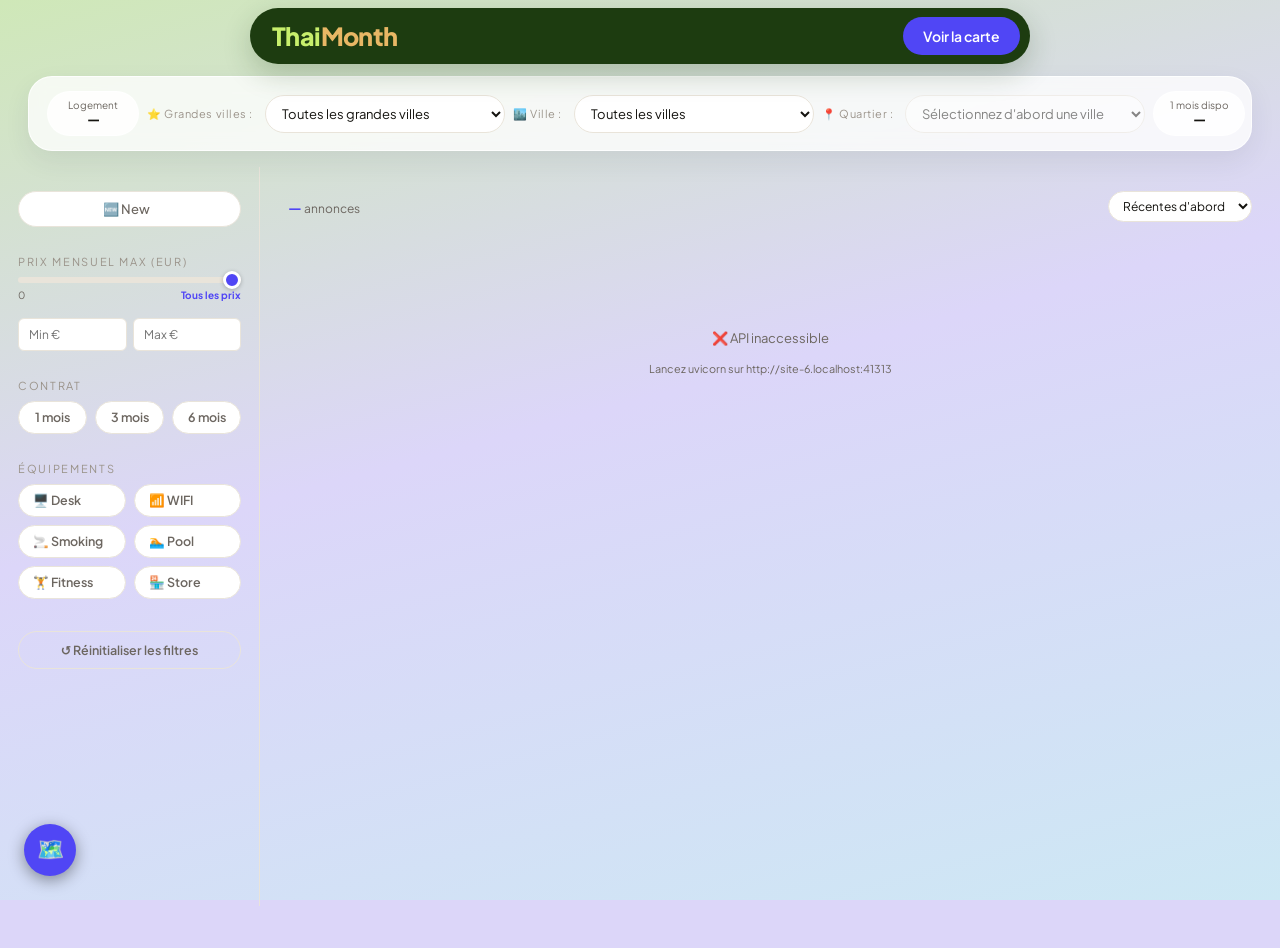
==== commit 29afd51a: "Sync frontend from renthub-tracker: Stripe payant.html rework, map/modal updates Co-Authored-By: Cla" ====
--- a/index.html
+++ b/index.html
@@ -169,14 +169,14 @@
 <body>
 
 <header>
-  <a class="logo" href="/" aria-label="ThaiMonth">
+  <a class="logo" href="/123" aria-label="ThaiMonth">
     <span class="logo-thai">Thai</span><span class="logo-month">Month</span>
   </a>
   <a class="header-map" href="/vip.html">Voir la carte</a>
 </header>
 
 <!-- FILTRES VILLE + QUARTIER -->
-<div class="city-bar location-filters">
+<div class="city-bar">
   <div class="hstat city-total"><span>Logement</span><b id="h-total">—</b></div>
   <div class="location-filter" id="featured-cities">
     <label class="city-label" for="featured-city-select">⭐ Grandes villes :</label>
@@ -224,7 +224,7 @@
     </div>
 
     <div class="filter-section">
-      <label class="filter-label" for="f-slider">Prix mensuel max (THB)</label>
+      <label class="filter-label" for="f-slider">Prix mensuel max (EUR)</label>
       <div class="slider-wrap">
         <input type="range" id="f-slider" min="0" max="1000" step="1" value="1000">
         <div class="slider-info">
@@ -233,10 +233,10 @@
         </div>
       </div>
       <div class="price-grid" style="margin-top:8px">
-        <label class="visually-hidden" for="f-min">Prix minimum en bahts</label>
-        <input class="filter-input" type="number" id="f-min" placeholder="Min ฿" step="500">
-        <label class="visually-hidden" for="f-max">Prix maximum en bahts</label>
-        <input class="filter-input" type="number" id="f-max" placeholder="Max ฿" step="500">
+        <label class="visually-hidden" for="f-min">Prix minimum en euros</label>
+        <input class="filter-input" type="number" id="f-min" placeholder="Min €" step="10">
+        <label class="visually-hidden" for="f-max">Prix maximum en euros</label>
+        <input class="filter-input" type="number" id="f-max" placeholder="Max €" step="10">
       </div>
     </div>
 
@@ -344,6 +344,22 @@
 <script src="/static/js/geo.js"></script>
 <script src="/static/js/modal.js"></script>
 <script src="/static/js/catalog.js"></script>
+<script>window._coreApplyFilters = applyFilters;</script>
+<script>
+const EUR_TO_THB = 38.28;
+
+function applyFilters() {
+  const minEl = document.getElementById("f-min");
+  const maxEl = document.getElementById("f-max");
+  const minEur = minEl.value;
+  const maxEur = maxEl.value;
+  minEl.value = minEur === "" ? "" : Math.round(minEur * EUR_TO_THB);
+  maxEl.value = maxEur === "" ? "" : Math.round(maxEur * EUR_TO_THB);
+  window._coreApplyFilters();
+  minEl.value = minEur;
+  maxEl.value = maxEur;
+}
+</script>
 <script>
 // La barre de villes passe sur deux lignes sous ~1550px : on publie sa
 // hauteur reelle pour que la sidebar sticky se cale juste en dessous.
@@ -374,8 +390,9 @@
 document.getElementById("f-slider").addEventListener("input", function() {
   const pos = parseInt(this.value);
   const price = sliderPosToPrice(pos);
-  document.getElementById("slider-val").textContent = pos >= SLIDER_RES ? "Tous les prix" : `≤ ${price.toLocaleString("fr-FR")} ฿`;
-  document.getElementById("f-max").value = pos < SLIDER_RES ? price : "";
+  const priceEur = Math.round(price / EUR_TO_THB);
+  document.getElementById("slider-val").textContent = pos >= SLIDER_RES ? "Tous les prix" : `≤ ${priceEur.toLocaleString("fr-FR")} €`;
+  document.getElementById("f-max").value = pos < SLIDER_RES ? priceEur : "";
   updateContractSectionVisibility();
   applyFilters();
 });
--- a/static/css/modal.css
+++ b/static/css/modal.css
@@ -25,8 +25,6 @@
 
 .city-bar::-webkit-scrollbar { display: none; }
 
-.location-filters { display:flex; align-items:center; gap:18px; flex-wrap:wrap; }
-
 .location-filter { display:flex; align-items:center; gap:8px; }
 
 .city-select {
@@ -355,6 +353,7 @@
     color: var(--muted); margin-bottom: 0;
   }
 
+.mc-val { color: var(--accent); font-weight: 700; font-size: 18px; }
 .mc-val.na { color: var(--muted); font-weight: 400; font-size: 12px; }
 
 .mc-room-label {
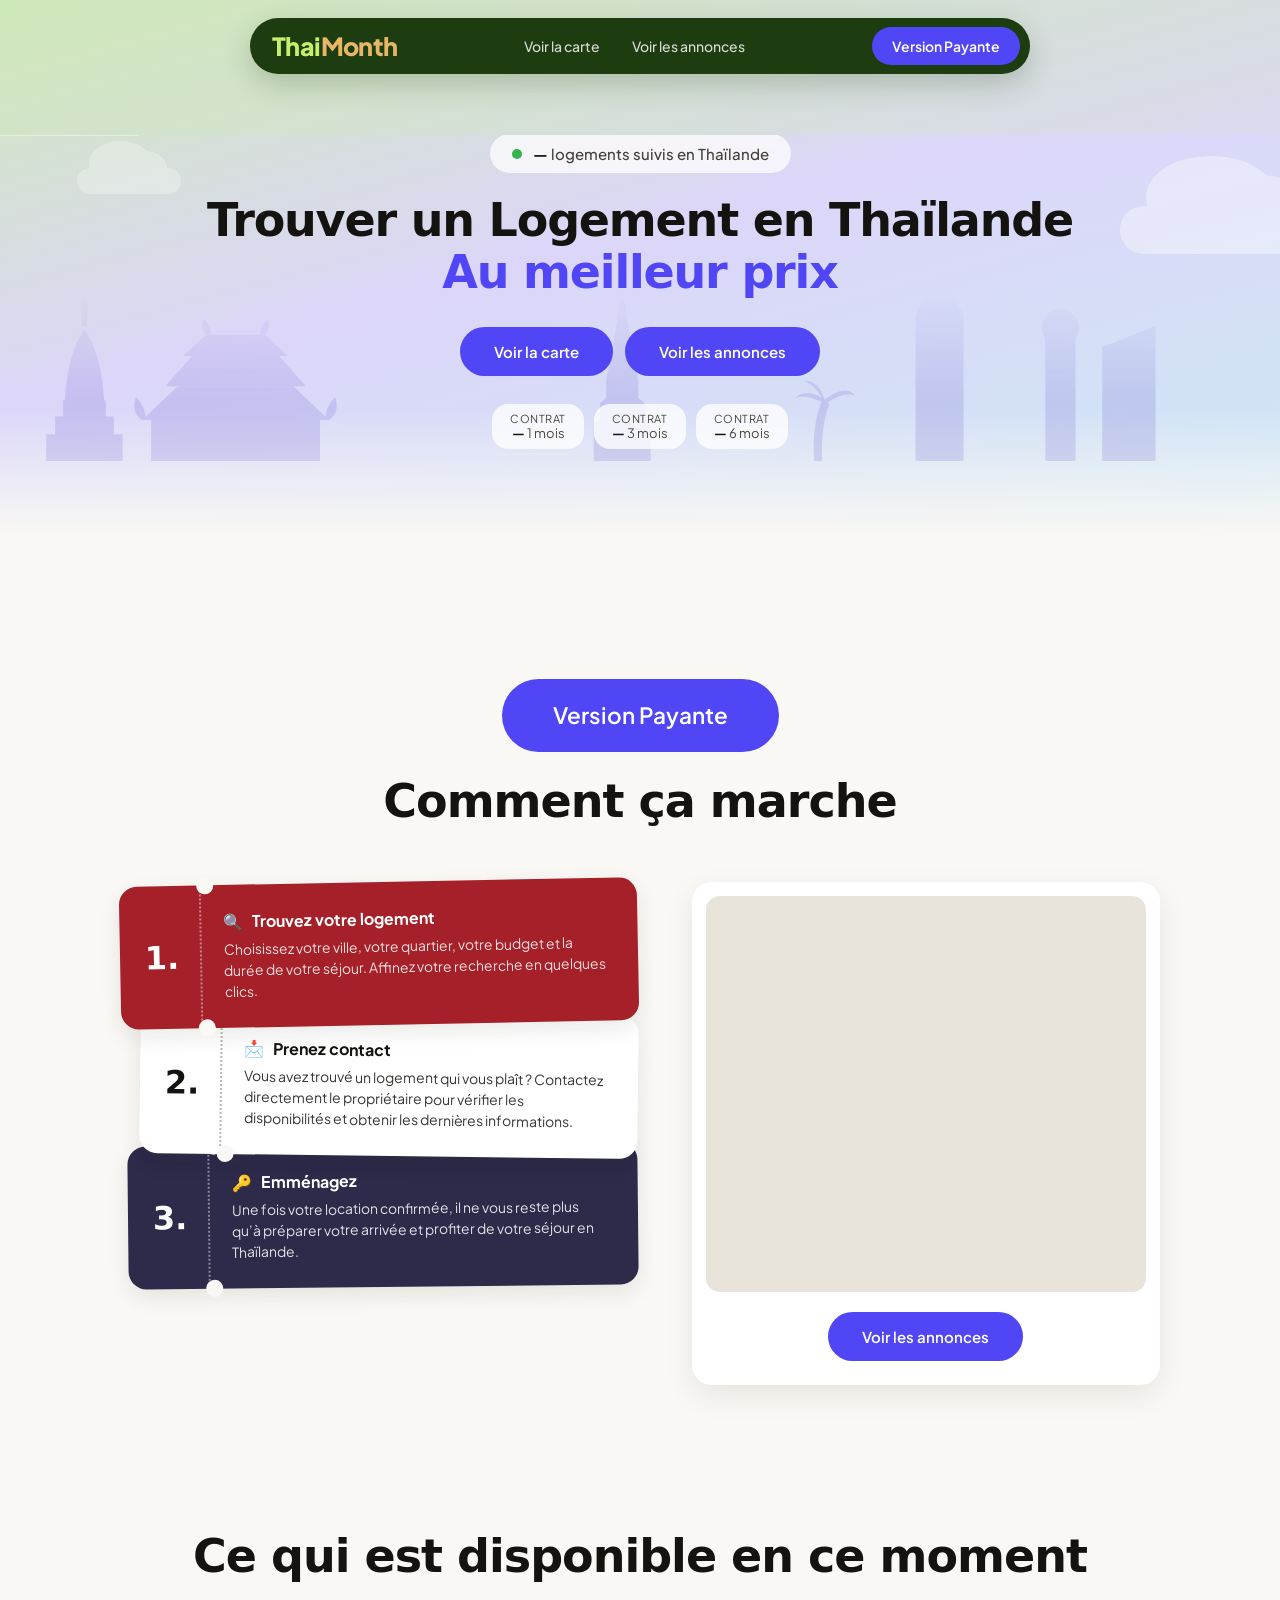
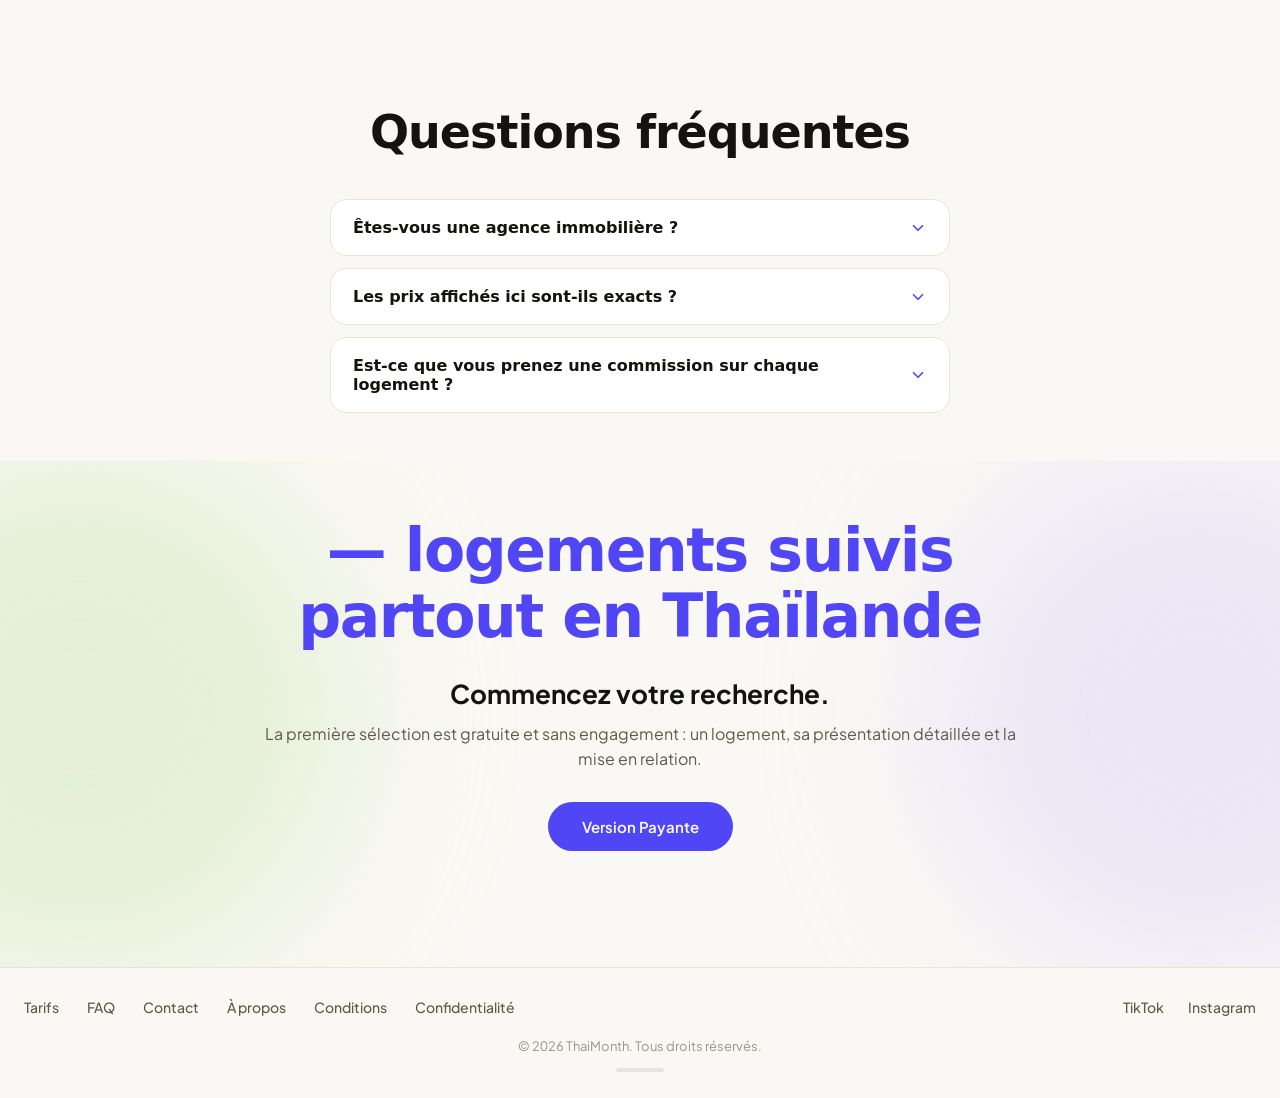
==== commit f4ab6a0e: "Root now serves test.html (vitrine), dashboard moved to /123 Mirrors the API routing on Render: "/" " ====
--- a/index.html
+++ b/index.html
@@ -8,25 +8,27 @@
 <meta property="og:description" content="Suivi des annonces de location en Thaïlande">
 <meta property="og:image" content="/static/logo.png">
 <meta property="og:type" content="website">
-<link rel="preconnect" href="https://fonts.googleapis.com">
-<link rel="preconnect" href="https://fonts.gstatic.com" crossorigin>
-<link rel="stylesheet" href="https://fonts.googleapis.com/css2?family=Plus+Jakarta+Sans:wght@400;500;600;700;800&display=swap">
-<link rel="stylesheet" href="/static/css/catalog.css">
 <link rel="stylesheet" href="/static/css/modal.css">
 <link rel="stylesheet" href="/static/css/common.css">
 <style>
+  @import url('https://fonts.googleapis.com/css2?family=Inter:wght@500;600;700;800;900&family=Plus+Jakarta+Sans:wght@400;500;600;700;800&display=swap');
 
   * { box-sizing: border-box; margin: 0; padding: 0; }
 
   :root {
+    /* Palette triips : creme, indigo, vert foret, ciel pastel. */
     --bg:       #faf8f4;
     --surface:  #ffffff;
     --card:     #ffffff;
     --border:   #e9e4da;
     --accent:   #5046f5;
     --accent-ink: #ffffff;
+    --forest:   #1d3c10;
+
+    /* Couleurs du logo ThaiMonth, reprises sur les pilules de prix. */
     --brand-lime: #c7ef6c;
     --brand-gold: #e8b765;
+
     --blue:     #5046f5;
     --green:    #2f9e44;
     --red:      #e03131;
@@ -35,34 +37,66 @@
     --muted:    #6c6660;
     --dim:      #9b948b;
     --focus:    #5046f5;
+
+    /* Degrade du ciel du hero */
+    --sky-1:    #cfe8b8;
+    --sky-2:    #dcd6f9;
+    --sky-3:    #cde8f4;
+
+    /* Silhouettes du hero : un seul plan, tenu a faible opacite pour ne
+       jamais concurrencer le titre. */
+    --skyline-front: #5b46c8;
+
+    /* triips n'utilise aucune chasse fixe : --mono devient une police
+       proportionnelle. Les chiffres gardent leur alignement colonne par
+       colonne grace a font-variant-numeric: tabular-nums. */
     --mono:     'Plus Jakarta Sans', system-ui, sans-serif;
     --sans:     'Plus Jakarta Sans', system-ui, sans-serif;
+    --display:  'Inter', system-ui, sans-serif;
+
     --r-pill:   9999px;
     --r-card:   20px;
     --r-ctl:    12px;
-    --sky-1:    #cfe8b8;
-    --sky-2:    #dcd6f9;
-    --sky-3:    #cde8f4;
   }
 
   body {
-    background: var(--sky-2);
+    background: var(--bg);
     color: var(--text);
     font-family: var(--sans);
     font-size: 14px;
     min-height: 100vh;
   }
-  .btn-new24h.active { background: var(--purple); border-color: var(--purple); color: #fff; font-weight: 700; }
-
-  .filter-section { display: flex; flex-direction: column; gap: 9px; }
-
-  .filter-label {
-    font-size: 11px;
-    font-family: var(--mono);
-    letter-spacing: .15em;
-    text-transform: uppercase;
-    color: var(--dim);
-  }
+
+  /* ── Header ── */
+  header {
+    padding: 16px 28px;
+    border-bottom: 1px solid var(--border);
+    display: flex;
+    align-items: center;
+    justify-content: space-between;
+    position: sticky;
+    top: 0;
+    background: var(--bg);
+    z-index: 20;
+  }
+
+  .logo {
+    display: flex;
+    align-items: center;
+  }
+  .logo img {
+    height: 60px;
+    width: auto;
+    display: block;
+  }
+
+  /* ── Barre de villes ── */
+
+  /* ── Layout ── */
+
+  /* ── Sidebar ── */
+
+  /* ── Grille ── */
   .modal-gallery-item {
     position: relative;
     flex-shrink: 0;
@@ -90,7 +124,7 @@
     font-weight: 700;
     padding: 3px 9px;
     border-radius: var(--r-pill);
-    letter-spacing: .05em;
+    letter-spacing: .04em;
   }
   .cc {
     background: var(--bg);
@@ -105,8 +139,6 @@
     text-align: center;
     min-width: 0;
   }
-  .cc-val.na { color: var(--muted); font-weight: 400; font-size: 11px; }
-  .pager button.on { border-color: var(--accent); color: var(--accent); }
 
   /* ── Modal ── */
   .overlay {
@@ -149,181 +181,898 @@
   .lightbox-next { right: 20px; }
   .modal-close {
     background: none; border: 1px solid var(--border);
-    border-radius: var(--r-pill); color: var(--muted);
+    border-radius: 6px; color: var(--muted);
     width: 28px; height: 28px; cursor: pointer;
     font-size: 14px; flex-shrink: 0;
     display: flex; align-items: center; justify-content: center;
     transition: color .15s;
   }
   .mc-val {
+    font-variant-numeric: tabular-nums;
     font-size: 13px; font-weight: 700;
     font-family: var(--mono); color: var(--accent);
   }
-  .region-fab.active { background: var(--blue); color: #fff; }
-  .region-menu.open { display: flex; }
-  .region-item.active { background: var(--accent); color: var(--accent-ink); font-weight: 700; }
-
+
+  /* ══════════════════════════════════════════════════════════════════
+     HERO — langage visuel triips : ciel pastel, navbar en pilule,
+     grosse typo Inter dont un fragment en indigo, CTA arrondi.
+     Le decor est une skyline thailandaise (temples + tours) dessinee
+     en SVG inline, plus deux nuages CSS : aucun asset externe.
+     ══════════════════════════════════════════════════════════════════ */
+
+  .hero {
+    position: relative;
+    overflow: hidden;
+    isolation: isolate;
+    /* La navbar etant fixe, elle n'occupe plus de place dans le flux :
+       ce retrait compense sa hauteur pour que le hero garde son cadrage. */
+    padding: 76px 20px 0;
+    background: linear-gradient(165deg,
+      var(--sky-1) 0%, var(--sky-2) 46%, var(--sky-3) 100%);
+  }
+  /* Le bas du ciel se fond dans le creme de la page */
+  .hero::after {
+    content: "";
+    position: absolute; left: 0; right: 0; bottom: 0;
+    height: 130px; z-index: 0; pointer-events: none;
+    background: linear-gradient(to bottom, rgba(250,248,244,0), var(--bg));
+  }
+
+  /* ── Nuages residuels ── */
+  /* Deux nuages seulement, tres pales : ils gardent un peu de profondeur
+     dans le ciel sans revenir concurrencer la skyline. */
+  .cloud {
+    position: absolute; z-index: 0;
+    background: #fff; border-radius: var(--r-pill);
+    opacity: .45; pointer-events: none;
+  }
+  .cloud::before, .cloud::after {
+    content: ""; position: absolute; background: #fff; border-radius: 50%;
+  }
+  .cloud::before { width: 60%; height: 170%; left: 12%; bottom: 34%; }
+  .cloud::after  { width: 44%; height: 135%; right: 13%; bottom: 30%; }
+  .cloud-1 { width: 190px; height: 44px; top:  92px; left:  -34px; }
+  .cloud-2 { width: 130px; height: 32px; top:  40px; right:  7%;  opacity: .34; }
+  /* Deux nuages de plus, plus bas et plus pales que les deux premiers :
+     ils meublent les cotes du ciel sans passer derriere le titre. */
+  .cloud-3 { width: 216px; height: 48px; top: 206px; right: -56px; opacity: .38; }
+  .cloud-4 { width: 104px; height: 26px; top: 168px; left:   6%;  opacity: .28; }
+  /* Deux nuages au centre du ciel. Ils passent dans les bandes libres --
+     au-dessus de la pastille de comptage et sous le bas du titre -- parce
+     qu'un nuage arrete juste derriere une ligne de texte se lit comme une
+     tache, meme a faible opacite. */
+  .cloud-5 { width: 148px; height: 34px; top:  24px; left: 30%; opacity: .30; }
+  .cloud-6 { width: 176px; height: 40px; top:  74px; left: 56%; opacity: .24; }
+
+  /* ── Skyline thailandaise ── */
+  /* Elle est ancree sur .hero-inner, pas sur .hero : le bandeau des
+     affaires vit lui aussi dans le hero, donc un bottom:0 aurait pose la
+     skyline sous les cartes. Ancree ici, sa ligne de sol tombe juste
+     au-dessus du bandeau et sous le bloc de texte.
+     Le hero est centre et borne a 880px : left/translate/100vw la
+     ressortent en pleine largeur.
+     z-index -1 dans le contexte d'empilement de .hero-inner (z-index:2) :
+     derriere le titre, mais toujours devant le ciel.
+     Le masque efface le haut des silhouettes : les fleches et antennes
+     s'evaporent avant d'atteindre la ligne de titre. */
+  .hero-skyline {
+    position: absolute; z-index: -1; pointer-events: none;
+    bottom: -8px; left: 50%; transform: translateX(-50%);
+    width: 100vw; height: 168px;
+    -webkit-mask-image: linear-gradient(to bottom, transparent 0, #000 62%);
+            mask-image: linear-gradient(to bottom, transparent 0, #000 62%);
+  }
+  .hero-skyline svg { display: block; width: 100%; height: 100%; }
+  .skyline-front { fill: var(--skyline-front); opacity: .16; }
+
+  /* ── Navbar en pilule ── */
+  /* Fixe : reste visible pendant tout le defilement. Elle vit hors du hero,
+     dont l'overflow:hidden la retiendrait si elle etait dedans. */
+  .pillnav {
+    position: fixed; top: 18px; z-index: 100;
+    left: 50%; transform: translate3d(-50%, 0, 0);
+    /* will-change + translate3d + backface-visibility forcent la pilule sur
+       son propre calque GPU compose independamment du reste de la page :
+       sans ca, certains navigateurs (Chrome/Windows notamment) la repeignent
+       en retard pendant le defilement (elle "traine" a son ancienne position
+       ecran et chevauche les cartes du dessous un instant avant de rattraper
+       le scroll). */
+    will-change: transform;
+    backface-visibility: hidden;
+    isolation: isolate;
+    width: calc(100% - 40px); max-width: 780px;
+    background: var(--forest);
+    border-radius: var(--r-pill);
+    padding: 9px 10px 9px 22px;
+    display: flex; align-items: center; justify-content: space-between; gap: 18px;
+    box-shadow: 0 10px 28px rgba(29,60,16,.22);
+  }
+  /* Mot-symbole pose a meme la pilule, sans pastille : le PNG du logo est
+     en teal fonce et disparaitrait sur le vert foret, donc on ecrit le nom
+     en toutes lettres. La bichromie Thai/Month reprend celle du logo, en
+     versions eclaircies pour tenir le contraste sur fond sombre
+     (9:1 et 7:1 environ, tres au-dessus du seuil AA de 4.5:1). */
+  .pillnav-brand {
+    display: flex; align-items: baseline; flex-shrink: 0;
+    text-decoration: none;
+    font-family: var(--sans);
+    font-size: 25px; font-weight: 800;
+    letter-spacing: -.6px; line-height: 1;
+  }
+  .pillnav-links {
+    display: flex; align-items: center; gap: 4px;
+    flex: 1; justify-content: center;
+  }
+  .pillnav-link {
+    color: rgba(255,255,255,.82); text-decoration: none;
+    font-size: 14px; font-weight: 500;
+    padding: 7px 14px; border-radius: var(--r-pill);
+    transition: background .15s, color .15s;
+    white-space: nowrap;
+  }
+  .pillnav-link:hover { background: rgba(255,255,255,.12); color: #fff; }
+  .pillnav-cta {
+    background: var(--accent); color: #fff;
+    border-radius: var(--r-pill); padding: 10px 20px;
+    font-size: 14px; font-weight: 600; text-decoration: none;
+    white-space: nowrap; transition: filter .15s;
+  }
+  .pillnav-cta:hover { filter: brightness(1.12); }
+
+  /* ── Contenu du hero ── */
+  .hero-inner {
+    position: relative; z-index: 2;
+    max-width: 880px; margin: 0 auto;
+    padding: 58px 0 4px; text-align: center;
+  }
+  .hero-badge {
+    display: inline-flex; align-items: center; gap: 11px;
+    background: rgba(255,255,255,.72);
+    -webkit-backdrop-filter: blur(6px); backdrop-filter: blur(6px);
+    border-radius: var(--r-pill); padding: 10px 22px;
+    font-size: 15px; font-weight: 500; color: #443f38;
+  }
+  .hero-badge i {
+    width: 10px; height: 10px; border-radius: 50%;
+    background: #37b24d; flex-shrink: 0;
+  }
+  .hero-badge b { font-variant-numeric: tabular-nums; color: #14130f; }
+
+  @media (max-width: 768px){
+    .hero-badge { gap: 10px; padding: 9px 19px; font-size: 14px; }
+    .hero-badge i { width: 9px; height: 9px; }
+  }
+
+  .hero h1 {
+    font-family: var(--display);
+    font-size: clamp(32px, 4.6vw, 46px);
+    font-weight: 600; line-height: 1.13;
+    letter-spacing: -1.2px; color: #14130f;
+    margin: 22px 0 0;
+  }
+  .hero h1 em { font-style: normal; color: var(--accent); }
+  .hero-line1 { white-space: nowrap; }
+  @media (max-width: 640px){
+    .hero-line1 { white-space: normal; }
+  }
+
+  .btn-cta {
+    display: inline-block; margin-top: 28px;
+    background: var(--accent); color: #fff;
+    border-radius: var(--r-pill); padding: 15px 34px;
+    font-size: 15px; font-weight: 600; text-decoration: none;
+  }
+  /* Bouton secondaire : meme pilule et meme couleur que .btn-cta */
+  .btn-ghost {
+    background: var(--accent); color: #fff;
+    border: none;
+  }
+  .hero-actions {
+    display: flex; flex-wrap: wrap; justify-content: center;
+    gap: 12px; margin-top: 28px;
+  }
+  .hero-actions .btn-cta { margin-top: 0; }
+
+  .hero-proof {
+    display: flex; flex-wrap: wrap; justify-content: center;
+    gap: 10px; margin-top: 28px;
+  }
+  .proof {
+    display: flex; flex-direction: column; align-items: center;
+    background: rgba(255,255,255,.78);
+    border-radius: 16px; padding: 8px 18px;
+    font-size: 13px; color: #4d473f;
+  }
+  .proof-label { font-size: 11px; text-transform: uppercase; letter-spacing: .04em; }
+  .proof b { color: #14130f; font-variant-numeric: tabular-nums; font-weight: 700; }
+
+  /* ── Bandeau defilant des meilleures affaires ── */
+  /* Reconstruit sur un scroll natif (overflow-x: auto + scrollLeft), comme
+     triips.com, plutot que sur une piste pilotee entierement par
+     translateX en JS : le scroll natif recoit gratuitement la molette, le
+     trackpad, le tactile et le glisser-de-la-barre, sans code specifique
+     ni risque de десync avec la pilule fixe. setupDealsMarquee() n'ajoute
+     plus que le glisser-a-la-souris et l'auto-defilement, tous deux via
+     scrollLeft. */
+  .marquee-wrap {
+    position: relative; z-index: 2;
+    margin-top: 40px; padding-bottom: 46px;
+  }
+  .marquee-wrap::before, .marquee-wrap::after {
+    content: ""; position: absolute; top: 0; bottom: 46px; width: 60px;
+    z-index: 3; pointer-events: none;
+  }
+  .marquee-wrap::before {
+    left: 0;
+    background: linear-gradient(to right, var(--sky-3), transparent);
+  }
+  .marquee-wrap::after {
+    right: 0;
+    background: linear-gradient(to left, var(--sky-3), transparent);
+  }
+  .marquee {
+    overflow-x: auto; overflow-y: hidden;
+    cursor: grab; scrollbar-width: none; -ms-overflow-style: none;
+  }
+  .marquee::-webkit-scrollbar { display: none; }
+  .marquee.is-dragging { cursor: grabbing; scroll-snap-type: none; }
+  .marquee-track {
+    display: flex; gap: 20px; width: max-content;
+    user-select: none; -webkit-user-drag: none;
+  }
+
+  /* Lien, pas bouton : la carte navigue vers la page payante, donc le clic
+     milieu et « ouvrir dans un nouvel onglet » doivent marcher.
+     Grand format : la photo est inseree dans une carte blanche, comme sur
+     la reference, et la ville se lit de loin. */
+  .deal {
+    display: block;
+    width: 440px; flex-shrink: 0;
+    background: #fff; border: none; padding: 10px;
+    border-radius: 22px; overflow: hidden;
+    box-shadow: 0 8px 24px rgba(20,19,15,.10);
+    text-align: left; font: inherit; color: inherit;
+    text-decoration: none;
+    transition: transform .18s, box-shadow .18s;
+  }
+  .deal:hover, .deal:focus-visible {
+    transform: translateY(-4px);
+    box-shadow: 0 14px 30px rgba(20,19,15,.16);
+  }
+  .deal-img {
+    position: relative; height: 268px;
+    border-radius: 16px; overflow: hidden;
+    background: var(--border);
+  }
+  .deal-img img {
+    width: 100%; height: 100%; object-fit: cover;
+    transform: scaleX(-1);
+    -webkit-user-drag: none; user-select: none;
+  }
+  .deal-img .no-img {
+    width: 100%; height: 100%;
+    display: flex; align-items: center; justify-content: center;
+    font-size: 30px; color: var(--muted);
+  }
+  /* Pilule de prix : fond vert foret et vert clair du logo. Un seul prix,
+     le loyer mensuel -- ni prix barre ni comparaison entre durees. */
+  .deal-price {
+    position: absolute; top: 14px; right: 14px;
+    display: inline-flex; align-items: baseline; gap: 5px;
+    background: var(--forest);
+    border-radius: var(--r-pill); padding: 8px 20px;
+    font-variant-numeric: tabular-nums;
+    box-shadow: 0 4px 14px rgba(0,0,0,.26);
+  }
+  .deal-price b { color: var(--brand-lime); font-size: 27px; font-weight: 800; letter-spacing: -.5px; }
+  .deal-price small { color: var(--brand-lime); font-size: 13px; font-weight: 600; opacity: .75; }
+  .deal-body { padding: 16px 10px 8px; }
+  .deal-route {
+    font-size: 27px; font-weight: 700; line-height: 1.15;
+    letter-spacing: -.6px; color: var(--accent);
+  }
+
+  @media (max-width: 768px){
+    .pillnav { padding-left: 16px; }
+    .hero-inner { padding-top: 40px; }
+    .hero-skyline { height: 116px; }
+    .deal { width: 290px; }
+    .deal-img { height: 190px; }
+    .deal-price b { font-size: 21px; }
+    .deal-route { font-size: 21px; }
+  }
+  @media (prefers-reduced-motion: reduce){
+    .deal:hover { transform: none; }
+  }
+
+  /* ══════════════════════════════════════════════════════════════════
+     COMMENT CA MARCHE — trois cartes-tickets empilees et legerement
+     inclinees, filet pointille et encoches, puis un panneau photo + CTA.
+     La photo vient d'une vraie annonce de la base.
+     ══════════════════════════════════════════════════════════════════ */
+
+  .how { background: var(--bg); padding: 140px 24px 72px; text-align: center; }
+  .how-title {
+    font-family: var(--display);
+    font-size: clamp(28px, 4.4vw, 46px);
+    font-weight: 700; letter-spacing: -1px;
+    text-align: center; color: #14130f;
+    margin: 0 0 54px;
+  }
+  .how-top-cta {
+    display: block;
+    margin: 0 0 22px;
+    padding: 22.5px 51px;
+    font-size: 22.5px;
+  }
+  .how-top-cta-wrap {
+    display: flex;
+    justify-content: center;
+  }
+  .how-grid {
+    max-width: 1040px; margin: 0 auto;
+    display: grid; grid-template-columns: 1.05fr .95fr;
+    gap: 54px; align-items: start; text-align: left;
+  }
+
+  .how-steps { list-style: none; margin: 0; padding: 0; }
+  .how-step {
+    position: relative;
+    display: flex; align-items: center; gap: 14px;
+    border-radius: 18px; padding: 26px 30px 26px 18px;
+    box-shadow: 0 8px 22px rgba(20,19,15,.09);
+  }
+  /* Empilement : chaque carte mord sur la precedente et penche un peu. */
+  .how-step-1 { background: #a52028; color: #fff; z-index: 3; transform: rotate(-1.1deg); margin-left: 0; }
+  .how-step-2 { background: #ffffff;              z-index: 2; transform: rotate(.7deg);   margin: -12px 0 0 20px; }
+  .how-step-3 { background: #2d2a4a; color: #fff; z-index: 1; transform: rotate(-.6deg); margin: -12px 0 0 8px; }
+
+  .how-num {
+    font-family: var(--display);
+    font-size: 32px; font-weight: 700;
+    flex-shrink: 0; width: 48px; text-align: center;
+  }
+
+  /* Filet pointille + encoches rondes facon ticket */
+  .how-body { position: relative; padding-left: 24px; flex: 1; }
+  .how-body::before {
+    content: ""; position: absolute; left: 0; top: -26px; bottom: -26px;
+    border-left: 2px dotted rgba(20,19,15,.30);
+  }
+  .how-step-1 .how-body::before,
+  .how-step-3 .how-body::before { border-left-color: rgba(255,255,255,.45); }
+  .how-step::before, .how-step::after {
+    content: ""; position: absolute; left: 86px;
+    width: 17px; height: 17px; border-radius: 50%;
+    background: var(--bg); transform: translateX(-50%);
+  }
+  .how-step::before { top: -8px; }
+  .how-step::after  { bottom: -8px; }
+
+  .how-body h3 {
+    font-size: 16px; font-weight: 700; margin: 0 0 7px;
+    display: flex; align-items: center; gap: 9px;
+  }
+  .how-body p { margin: 0; font-size: 14px; line-height: 1.5; opacity: .85; }
+
+  /* Panneau de droite */
+  .how-aside {
+    background: #fff; border-radius: var(--r-card);
+    padding: 14px 14px 24px;
+    box-shadow: 0 10px 30px rgba(20,19,15,.08);
+    display: flex; flex-direction: column; align-items: center; gap: 20px;
+  }
+  .how-photo {
+    position: relative; width: 100%; aspect-ratio: 4 / 3.6;
+    border-radius: 14px; overflow: hidden; background: var(--border);
+  }
+  .how-photo img {
+    width: 100%; height: 100%; object-fit: cover;
+    transform: scaleX(-1);
+    -webkit-user-drag: none; user-select: none;
+  }
+  .how-caption {
+    position: absolute; left: 12px; bottom: 12px;
+    background: rgba(255,255,255,.93);
+    -webkit-backdrop-filter: blur(4px); backdrop-filter: blur(4px);
+    border-radius: var(--r-pill); padding: 7px 15px;
+    font-size: 12px; font-weight: 600; color: #14130f;
+    font-variant-numeric: tabular-nums;
+  }
+  .how-cta { margin-top: 0; }
+
+  @media (max-width: 900px){
+    .how { padding: 16px 20px 54px; }
+    .how-grid { grid-template-columns: 1fr; gap: 40px; }
+    .how-step-2 { margin-left: 14px; }
+    .how-step-3 { margin-left: 6px; }
+  }
+
+  /* ══════════════════════════════════════════════════════════════════
+     MUR D'ANNONCES — trois pistes pleine largeur qui defilent en sens
+     alterne (gauche / droite / gauche). Chaque piste contient sa liste
+     en double : l'animation parcourt exactement la moitie de la piste,
+     donc la seconde copie prend la place de la premiere sans saut.
+     ══════════════════════════════════════════════════════════════════ */
+
+  .wall { background: var(--bg); padding: 72px 0 32px; overflow: hidden; }
+  .wall-title {
+    font-family: var(--display);
+    font-size: clamp(28px, 4.4vw, 46px);
+    font-weight: 700; letter-spacing: -1px;
+    text-align: center; color: #14130f;
+    margin: 0 0 46px; padding: 0 24px;
+  }
+
+  .wall-rows { display: flex; flex-direction: column; gap: 18px; }
+  .wall-row {
+    overflow: hidden;
+    -webkit-mask-image: linear-gradient(to right, transparent, #000 4%, #000 96%, transparent);
+            mask-image: linear-gradient(to right, transparent, #000 4%, #000 96%, transparent);
+  }
+  /* Durees recalculees apres l'agrandissement des vignettes : la piste passe
+     de ~4900 a ~7600px, il faut donc ~1,56x plus de temps pour conserver les
+     memes 31 et 28 px/s qu'avant. */
+  .wall-track { display: flex; gap: 18px; width: max-content; }
+  .wall-track-left  { animation: wall-left  122s linear infinite; }
+  .wall-track-right { animation: wall-right 138s linear infinite; }
+  @keyframes wall-left  { from { transform: translateX(0);    } to { transform: translateX(-50%); } }
+  @keyframes wall-right { from { transform: translateX(-50%); } to { transform: translateX(0);    } }
+  .wall-row:hover .wall-track,
+  .wall-row:focus-within .wall-track { animation-play-state: paused; }
+
+  /* Lien, comme .deal ci-dessus. */
+  .wcard {
+    display: block;
+    position: relative; flex-shrink: 0;
+    width: 300px; height: 340px;
+    border: none; padding: 0; font: inherit; color: inherit; text-align: left;
+    text-decoration: none;
+    border-radius: 18px; overflow: hidden;
+    background: var(--border); cursor: pointer;
+    transition: transform .18s;
+  }
+  .wcard:hover, .wcard:focus-visible { transform: translateY(-4px); }
+  .wcard img {
+    width: 100%; height: 100%; object-fit: cover;
+    transform: scaleX(-1);
+    -webkit-user-drag: none; user-select: none;
+  }
+  /* Voile sombre : rend le texte lisible quelle que soit la photo. */
+  .wcard::after {
+    content: ""; position: absolute; inset: 0; pointer-events: none;
+    background: linear-gradient(to top,
+      rgba(0,0,0,.88) 0%, rgba(0,0,0,.55) 34%, rgba(0,0,0,0) 64%);
+  }
+  /* Meme pilule que .deal-price, en plus compact. */
+  .wcard-price {
+    position: absolute; top: 12px; right: 12px; z-index: 2;
+    display: inline-flex; align-items: baseline; gap: 4px;
+    background: var(--forest);
+    border-radius: var(--r-pill); padding: 7px 16px;
+    font-variant-numeric: tabular-nums;
+    box-shadow: 0 3px 12px rgba(0,0,0,.30);
+  }
+  .wcard-price b { color: var(--brand-lime); font-size: 20px; font-weight: 800; letter-spacing: -.4px; }
+  .wcard-price small { color: var(--brand-lime); font-size: 11px; font-weight: 600; opacity: .75; }
+  .wcard-body {
+    position: absolute; left: 0; right: 0; bottom: 0; z-index: 2;
+    padding: 16px 18px 18px; color: #fff;
+  }
+  .wcard-loc { font-size: 19px; font-weight: 700; line-height: 1.2; letter-spacing: -.3px; }
+  .wcard-terms { display: flex; gap: 6px; margin-top: 11px; }
+  .wcard-term {
+    background: rgba(255,255,255,.24);
+    -webkit-backdrop-filter: blur(3px); backdrop-filter: blur(3px);
+    border-radius: var(--r-pill); padding: 4px 11px;
+    font-size: 11px; font-weight: 700; letter-spacing: .03em;
+  }
+
+  /* ══════════════════════════════════════════════════════════════════
+     QUESTIONS FREQUENTES — accordeons <details>/<summary> natifs, comme
+     sur la reference. Aucun JavaScript : l'ouverture, le clavier et
+     l'annonce aux lecteurs d'ecran sont geres par le navigateur.
+     ══════════════════════════════════════════════════════════════════ */
+
+  /* La navbar fixe recouvrirait le titre quand on saute ici depuis le
+     pied de page : on decale la cible d'ancre de sa hauteur. */
+  .faq { background: var(--bg); padding: 8px 24px 48px; scroll-margin-top: 92px; }
+  .faq-inner { max-width: 620px; margin: 0 auto; }
+  .faq-title {
+    font-family: var(--display);
+    font-size: clamp(28px, 4.4vw, 46px);
+    font-weight: 700; letter-spacing: -1px;
+    text-align: center; color: #14130f;
+    margin: 0 0 40px;
+  }
+  .faq-list { display: flex; flex-direction: column; gap: 12px; }
+
+  .faq-card {
+    background: #fff;
+    border: 1px solid var(--border);
+    border-radius: 16px;
+  }
+  .faq-card summary {
+    display: flex; align-items: center; justify-content: space-between;
+    gap: 18px; padding: 18px 22px; cursor: pointer;
+    font-family: var(--display);
+    font-size: 16px; font-weight: 600; color: #14130f;
+    list-style: none;
+  }
+  /* Retire le triangle par defaut, remplace par le chevron */
+  .faq-card summary::-webkit-details-marker { display: none; }
+  .faq-card summary::marker { content: ""; }
+  .faq-card summary:hover { color: var(--accent); }
+  .faq-card summary:focus-visible { outline: 2px solid var(--focus); outline-offset: -2px; border-radius: 16px; }
+
+  .faq-chevron {
+    flex-shrink: 0; width: 18px; height: 18px;
+    color: var(--accent); transition: transform .2s;
+  }
+  .faq-card[open] .faq-chevron { transform: rotate(180deg); }
+
+  .faq-answer {
+    padding: 0 22px 20px;
+    font-size: 15px; line-height: 1.62; color: #5e584f;
+  }
+  .faq-answer p { margin: 0; }
+  .faq-answer p + p { margin-top: 10px; }
+
+  @media (prefers-reduced-motion: reduce){
+    .faq-chevron { transition: none; }
+  }
+
+  /* ══════════════════════════════════════════════════════════════════
+     APPEL FINAL — deux halos pastel (vert a gauche, lavande a droite)
+     poses sur le creme, et un gros titre indigo. Les halos sont des
+     cercles flous en pseudo-elements : aucune image.
+     ══════════════════════════════════════════════════════════════════ */
+
+  .cta-final {
+    position: relative; overflow: hidden;
+    background: var(--bg);
+    padding: 56px 24px 116px;
+    text-align: center;
+  }
+  .cta-final::before, .cta-final::after {
+    content: ""; position: absolute; top: 50%;
+    width: 540px; height: 540px; border-radius: 50%;
+    transform: translateY(-50%);
+    filter: blur(80px); opacity: .5; pointer-events: none;
+  }
+  .cta-final::before { left: -190px; background: var(--sky-1); }
+  .cta-final::after  { right: -190px; background: var(--sky-2); }
+
+  .cta-inner { position: relative; z-index: 1; max-width: 780px; margin: 0 auto; }
+  .cta-headline {
+    font-family: var(--display);
+    font-size: clamp(32px, 5.8vw, 60px);
+    font-weight: 700; line-height: 1.1; letter-spacing: -1.4px;
+    color: var(--accent); margin: 0;
+  }
+  .cta-headline b { font-weight: 700; font-variant-numeric: tabular-nums; }
+  .cta-sub {
+    font-size: clamp(19px, 2.5vw, 26px); font-weight: 700;
+    color: #14130f; margin: 28px 0 0;
+  }
+  .cta-note { font-size: 16px; line-height: 1.55; color: #5e584f; margin: 12px 0 0; }
+  .cta-final .btn-cta { margin-top: 30px; }
+
+  /* ══════════════════════════════════════════════════════════════════
+     PIED DE PAGE
+     ══════════════════════════════════════════════════════════════════ */
+
+  .site-footer {
+    background: var(--bg);
+    border-top: 1px solid var(--border);
+    padding: 30px 24px 26px;
+  }
+  .footer-row {
+    display: flex; align-items: center; justify-content: space-between;
+    flex-wrap: wrap; gap: 12px 28px; margin-bottom: 22px;
+  }
+  .footer-links {
+    display: flex; flex-wrap: wrap;
+    gap: 12px 28px;
+  }
+  .footer-links a, .footer-social a {
+    color: #5e584f; text-decoration: none;
+    font-size: 14px; font-weight: 500;
+    transition: color .15s;
+  }
+  .footer-links a:hover, .footer-social a:hover { color: var(--accent); }
+  .footer-social {
+    display: flex; flex-wrap: wrap;
+    gap: 12px 24px;
+  }
+  .footer-legal {
+    text-align: center; font-size: 13px; color: var(--dim);
+    font-variant-numeric: tabular-nums;
+    margin-bottom: 14px;
+  }
+  .footer-bar {
+    width: 48px; height: 4px; margin: 0 auto;
+    border-radius: 999px; background: var(--border);
+  }
+
+  @media (max-width: 768px){
+    .cta-final { padding: 70px 20px 78px; }
+    .cta-final::before, .cta-final::after { width: 340px; height: 340px; }
+    .footer-row { justify-content: center; text-align: center; }
+    .footer-links, .footer-social { justify-content: center; gap: 10px 20px; }
+  }
+
+  @media (max-width: 768px){
+    .faq { padding-bottom: 68px; }
+    .faq-card summary { font-size: 15px; padding: 16px 18px; }
+    .faq-answer { padding: 0 18px 18px; }
+
+    .wall { padding: 54px 0 32px; }
+    .wcard { width: 225px; height: 255px; }
+    .wcard-price b { font-size: 16px; }
+    .wcard-loc { font-size: 15px; }
+  }
+  @media (prefers-reduced-motion: reduce){
+    .wall-track { animation: none; }
+    .wcard:hover { transform: none; }
+  }
 </style>
-<script src="/static/auth-header.js" defer></script>
 </head>
 <body>
 
-<header>
-  <a class="logo" href="/123" aria-label="ThaiMonth">
-    <span class="logo-thai">Thai</span><span class="logo-month">Month</span>
-  </a>
-  <a class="header-map" href="/vip.html">Voir la carte</a>
-</header>
-
-<!-- FILTRES VILLE + QUARTIER -->
-<div class="city-bar">
-  <div class="hstat city-total"><span>Logement</span><b id="h-total">—</b></div>
-  <div class="location-filter" id="featured-cities">
-    <label class="city-label" for="featured-city-select">⭐ Grandes villes :</label>
-    <select class="city-select" id="featured-city-select" onchange="toggleFeaturedCity(this.value)">
-      <option value="">Toutes les grandes villes</option>
-      <option value="Bangkok">Bangkok</option>
-      <option value="Pattaya">Pattaya</option>
-      <option value="Chiang Mai">Chiang Mai</option>
-      <option value="Phuket">Phuket</option>
-      <option value="Hua Hin">Hua Hin</option>
-      <option value="Ko Samui">Ko Samui</option>
-      <option value="Ko Phangan">Ko Phangan</option>
-      <option value="Udon Thani">Udon Thani</option>
-      <option value="Krabi">Krabi</option>
-    </select>
+<!-- Navbar fixe : hors du hero, qui a overflow:hidden et la retiendrait. -->
+<nav class="pillnav" aria-label="Navigation principale">
+  <a class="pillnav-brand" href="/"><span class="brand-thai">Thai</span><span class="brand-month">Month</span></a>
+  <div class="pillnav-links">
+    <a class="pillnav-link" href="/carte-thailande.html">Voir la carte</a>
+    <a class="pillnav-link" href="/premium.html">Voir les annonces</a>
   </div>
-  <div class="location-filter">
-    <label class="city-label" for="city-select">🏙️ Ville :</label>
-    <select class="city-select" id="city-select" onchange="selectCity(this.value)">
-      <option value="">Toutes les villes</option>
-    </select>
+  <a class="pillnav-cta" href="payant.html">Version Payante</a>
+</nav>
+
+<!-- ══ HERO ═══════════════════════════════════════════════════════ -->
+<section class="hero">
+  <div class="cloud cloud-1"></div>
+  <div class="cloud cloud-2"></div>
+  <div class="cloud cloud-3"></div>
+  <div class="cloud cloud-4"></div>
+  <div class="cloud cloud-5"></div>
+  <div class="cloud cloud-6"></div>
+
+  <div class="hero-inner">
+    <span class="hero-badge">
+      <i aria-hidden="true"></i>
+      <span><b id="hero-tracked">—</b> logements suivis en Thaïlande</span>
+    </span>
+
+    <h1><span class="hero-line1">Trouver un Logement en Thaïlande</span><br><em>Au meilleur prix</em></h1>
+
+    <div class="hero-actions">
+      <a class="btn-cta btn-ghost" href="/carte-thailande.html">Voir la carte</a>
+      <a class="btn-cta btn-ghost" href="/premium.html">Voir les annonces</a>
+    </div>
+
+    <div class="hero-proof">
+      <div class="proof"><span class="proof-label">Contrat</span><span><b id="hero-1m">—</b> 1&nbsp;mois</span></div>
+      <div class="proof"><span class="proof-label">Contrat</span><span><b id="hero-3m">—</b> 3&nbsp;mois</span></div>
+      <div class="proof"><span class="proof-label">Contrat</span><span><b id="hero-6m">—</b> 6&nbsp;mois</span></div>
+    </div>
+
+    <!-- Skyline : plan lointain (vert) puis plan proche (violet). Chedis et
+         wat a gauche, prang de style Wat Arun au centre, tours de Bangkok a
+         droite. Purement decoratif, donc masquee aux lecteurs d'ecran. -->
+    <div class="hero-skyline" aria-hidden="true">
+      <svg viewBox="0 0 1440 260" preserveAspectRatio="xMidYMax slice"
+           xmlns="http://www.w3.org/2000/svg" focusable="false">
+        <!-- Un seul plan, et le minimum de silhouettes qui evoque encore la
+             Thailande : un chedi et un wat a gauche, un prang de style Wat
+             Arun au centre, un palmier, trois tours de Bangkok a droite.
+             La version precedente empilait un second plan de treize
+             immeubles et une quinzaine de formes de plus : le decor se lisait
+             comme une texture derriere le titre au lieu d'un horizon. -->
+        <g class="skyline-front">
+          <!-- chedi, a gauche -->
+          <path d="M52 260v-30h86v30Zm10-30v-20h66v20Zm9-20v-18h48v18Zm2-18q3-54 22-80 19 26 22 80Zm19-84v-30h6v30Zm3-30-6-10 6-30 6 30Z"/>
+
+          <!-- wat : salle et trois toits superposes, avec chofa aux extremites -->
+          <path d="M170 260v-46h190v46Z"/>
+          <path d="M160 214l40-38h130l40 38Z"/>
+          <path d="M186 176l30-34h98l30 34Z"/>
+          <path d="M206 142l26-24h66l26 24Z"/>
+          <path d="M160 214q-13-9-7-26 11 11 11 26Z"/>
+          <path d="M370 214q13-9 7-26-11 11-11 26Z"/>
+          <path d="M232 118q-8-8-3-18 8 7 8 18Z"/>
+          <path d="M298 118q8-8 3-18-8 7-8 18Z"/>
+
+          <!-- prang central, silhouette de type Wat Arun -->
+          <path d="M668 260v-42l7-5v-18l7-6v-20q14-70 18-109 4 39 18 109v20l7 6v18l7 5v42Z"/>
+
+          <!-- palmier -->
+          <path d="M916 260q-3-40 9-68l8 4q-10 26-8 64Z"/>
+          <path d="M928 196q-19-12-33-7 12-12 33 2Zm0 0q-9-21-24-26 17-2 24 23Zm0 0q19-14 34-10-11-13-34 5Z"/>
+
+          <!-- tours de Bangkok -->
+          <path d="M1030 260V96l14-26h26l14 26v164Z"/>
+          <rect x="1055" y="20" width="4" height="52"/>
+          <rect x="1176" y="118" width="34" height="142"/>
+          <circle cx="1193" cy="110" r="21"/>
+          <path d="M1240 260V132l60-24v152Z"/>
+        </g>
+      </svg>
+    </div>
   </div>
-  <div class="location-filter">
-    <label class="city-label" for="district-select">📍 Quartier :</label>
-    <select class="city-select" id="district-select" onchange="selectDistrict(this.value)" disabled>
-      <option value="">Sélectionnez d'abord une ville</option>
-    </select>
+
+  <!-- Meilleures affaires du moment, alimente depuis /listings -->
+  <div class="marquee-wrap">
+    <div class="marquee" id="deals-scroll" aria-label="Meilleures affaires du moment">
+      <div class="marquee-track" id="deals-track"></div>
+    </div>
   </div>
-  <div class="city-stats" aria-label="Statistiques des logements">
-    <div class="hstat"><span>1 mois dispo</span><b id="h-monthly">—</b></div>
-    <div class="hstat"><span>3 mois dispo</span><b id="h-3month">—</b></div>
-    <div class="hstat"><span>6 mois dispo</span><b id="h-6month">—</b></div>
+</section>
+
+<!-- ══ COMMENT ÇA MARCHE ══════════════════════════════════════════ -->
+<section class="how">
+  <div class="how-top-cta-wrap">
+    <a class="btn-cta btn-ghost how-top-cta" href="/payant.html">Version Payante</a>
   </div>
-</div>
-
-<div class="shell">
-
-  <!-- SIDEBAR -->
-  <aside class="sidebar">
-
-    <div class="filter-section">
-      <button class="btn-new24h" id="btn-new24h" onclick="toggleNew24h()">
-        🆕 New <span class="new24h-count" id="new24h-count"></span>
-      </button>
+  <h2 class="how-title">Comment ça marche</h2>
+
+  <div class="how-grid">
+    <ol class="how-steps">
+      <li class="how-step how-step-1">
+        <span class="how-num" aria-hidden="true">1.</span>
+        <div class="how-body">
+          <h3><span aria-hidden="true">🔍</span> Trouvez votre logement</h3>
+          <p>
+            Choisissez votre ville, votre quartier, votre budget et la
+            durée de votre séjour. Affinez votre recherche en quelques
+            clics.
+          </p>
+        </div>
+      </li>
+
+      <li class="how-step how-step-2">
+        <span class="how-num" aria-hidden="true">2.</span>
+        <div class="how-body">
+          <h3><span aria-hidden="true">📩</span> Prenez contact</h3>
+          <p>
+            Vous avez trouvé un logement qui vous plaît&nbsp;? Contactez
+            directement le propriétaire pour vérifier les disponibilités
+            et obtenir les dernières informations.
+          </p>
+        </div>
+      </li>
+
+      <li class="how-step how-step-3">
+        <span class="how-num" aria-hidden="true">3.</span>
+        <div class="how-body">
+          <h3><span aria-hidden="true">🔑</span> Emménagez</h3>
+          <p>
+            Une fois votre location confirmée, il ne vous reste plus
+            qu’à préparer votre arrivée et profiter de votre séjour en
+            Thaïlande.
+          </p>
+        </div>
+      </li>
+    </ol>
+
+    <div class="how-aside">
+      <!-- Photo tiree d'une vraie annonce, remplie par renderHowPhoto() -->
+      <div class="how-photo" id="how-photo"></div>
+      <a class="btn-cta how-cta" href="/premium.html">Voir les annonces</a>
     </div>
-
-    <div class="filter-section">
-      <label class="filter-label" for="f-slider">Prix mensuel max (EUR)</label>
-      <div class="slider-wrap">
-        <input type="range" id="f-slider" min="0" max="1000" step="1" value="1000">
-        <div class="slider-info">
-          <span>0</span>
-          <span id="slider-val">Tous les prix</span>
+  </div>
+</section>
+
+<!-- ══ MUR D'ANNONCES ═════════════════════════════════════════════ -->
+<!-- Trois pistes en sens alterne, remplies par renderWall(). -->
+<section class="wall">
+  <h2 class="wall-title">Ce qui est disponible en ce moment</h2>
+
+  <div class="wall-rows">
+    <div class="wall-row"><div class="wall-track wall-track-left"  id="wall-1"></div></div>
+    <div class="wall-row"><div class="wall-track wall-track-right" id="wall-2"></div></div>
+    <div class="wall-row"><div class="wall-track wall-track-left"  id="wall-3"></div></div>
+  </div>
+</section>
+
+<!-- ══ QUESTIONS FRÉQUENTES ═══════════════════════════════════════ -->
+<section class="faq" id="faq">
+  <div class="faq-inner">
+    <h2 class="faq-title">Questions fréquentes</h2>
+
+    <div class="faq-list">
+      <details class="faq-card">
+        <summary>
+          Êtes-vous une agence immobilière&nbsp;?
+          <svg class="faq-chevron" viewBox="0 0 24 24" fill="none" stroke="currentColor"
+               stroke-width="2.2" stroke-linecap="round" stroke-linejoin="round" aria-hidden="true">
+            <path d="M6 9l6 6 6-6"/>
+          </svg>
+        </summary>
+        <div class="faq-answer">
+          <p>
+            Non. ThaiMonth est un service qui aide les locataires à trouver
+            un logement en Thaïlande et à entrer en contact avec les
+            propriétaires.
+          </p>
         </div>
-      </div>
-      <div class="price-grid" style="margin-top:8px">
-        <label class="visually-hidden" for="f-min">Prix minimum en euros</label>
-        <input class="filter-input" type="number" id="f-min" placeholder="Min €" step="10">
-        <label class="visually-hidden" for="f-max">Prix maximum en euros</label>
-        <input class="filter-input" type="number" id="f-max" placeholder="Max €" step="10">
-      </div>
+      </details>
+
+      <details class="faq-card">
+        <summary>
+          Les prix affichés ici sont-ils exacts&nbsp;?
+          <svg class="faq-chevron" viewBox="0 0 24 24" fill="none" stroke="currentColor"
+               stroke-width="2.2" stroke-linecap="round" stroke-linejoin="round" aria-hidden="true">
+            <path d="M6 9l6 6 6-6"/>
+          </svg>
+        </summary>
+        <div class="faq-answer">
+          <p>
+            Les prix affichés sont en euros, convertis à taux fixe depuis le baht thaïlandais.
+            Les montants sont <strong>indicatifs</strong>&nbsp;: ils sont arrondis à la dizaine
+            au-delà de 150&nbsp;€.
+          </p>
+        </div>
+      </details>
+
+      <details class="faq-card">
+        <summary>
+          Est-ce que vous prenez une commission sur chaque logement&nbsp;?
+          <svg class="faq-chevron" viewBox="0 0 24 24" fill="none" stroke="currentColor"
+               stroke-width="2.2" stroke-linecap="round" stroke-linejoin="round" aria-hidden="true">
+            <path d="M6 9l6 6 6-6"/>
+          </svg>
+        </summary>
+        <div class="faq-answer">
+          <p>
+            Non. ThaiMonth ne prend aucune commission sur les logements.
+            Vous payez uniquement notre service de recherche et
+            d&rsquo;accompagnement.
+          </p>
+        </div>
+      </details>
+
     </div>
-
-    <div class="filter-section" id="contract-filter-section">
-      <div class="filter-label">Contrat</div>
-      <div class="chip-group">
-        <label class="chip chip-monthly">
-          <input type="checkbox" id="f-monthly" onchange="applyFilters()" aria-label="Afficher uniquement les annonces avec contrat 1 mois">
-          <span class="chip-label">1 mois</span>
-        </label>
-        <label class="chip chip-3month">
-          <input type="checkbox" id="f-3month" onchange="applyFilters()" aria-label="Afficher uniquement les annonces avec contrat 3 mois">
-          <span class="chip-label">3 mois</span>
-        </label>
-        <label class="chip chip-6month">
-          <input type="checkbox" id="f-6month" onchange="applyFilters()" aria-label="Afficher uniquement les annonces avec contrat 6 mois">
-          <span class="chip-label">6 mois</span>
-        </label>
-      </div>
-    </div>
-
-    <div class="filter-section">
-      <div class="filter-label">Équipements</div>
-      <div class="chip-group chip-equip">
-        <label class="chip">
-          <input type="checkbox" id="f-am-desk" onchange="applyFilters()" aria-label="Afficher uniquement les annonces avec Desk">
-          <span class="chip-label">🖥️ Desk</span>
-        </label>
-        <label class="chip">
-          <input type="checkbox" id="f-am-wifi" onchange="applyFilters()" aria-label="Afficher uniquement les annonces avec WIFI">
-          <span class="chip-label">📶 WIFI</span>
-        </label>
-        <label class="chip">
-          <input type="checkbox" id="f-am-smoking" onchange="applyFilters()" aria-label="Afficher uniquement les annonces avec Smoking">
-          <span class="chip-label">🚬 Smoking</span>
-        </label>
-        <label class="chip">
-          <input type="checkbox" id="f-am-pool" onchange="applyFilters()" aria-label="Afficher uniquement les annonces avec Pool">
-          <span class="chip-label">🏊 Pool</span>
-        </label>
-        <label class="chip">
-          <input type="checkbox" id="f-am-fitness" onchange="applyFilters()" aria-label="Afficher uniquement les annonces avec Fitness">
-          <span class="chip-label">🏋️ Fitness</span>
-        </label>
-        <label class="chip">
-          <input type="checkbox" id="f-am-store" onchange="applyFilters()" aria-label="Afficher uniquement les annonces avec Convenient Store">
-          <span class="chip-label">🏪 Store</span>
-        </label>
-      </div>
-    </div>
-
-    <button class="btn-reset" onclick="resetFilters()">↺ Réinitialiser les filtres</button>
-
-  </aside>
-
-  <!-- MAIN -->
-  <main class="main">
-    <div class="toolbar">
-      <div class="result-info" role="status" aria-live="polite"><b id="res-count">—</b> annonces</div>
-      <label class="visually-hidden" for="f-sort">Trier les annonces</label>
-      <select class="sort-select" id="f-sort" onchange="applyFilters()">
-        <option value="updated">Récentes d'abord</option>
-        <option value="price_asc">Prix ↑</option>
-        <option value="price_desc">Prix ↓</option>
-        <option value="name">Nom A→Z</option>
-      </select>
-    </div>
-
-    <div id="grid-wrap">
-      <div class="state-box"><div class="spinner"></div>Chargement…</div>
-    </div>
-
-    <div class="pager" id="pager"></div>
-  </main>
-</div>
-
-<!-- FILTRE RÉGION -->
-<div class="region-fab-wrap" id="region-fab-wrap">
-  <div class="region-menu" id="region-menu" role="menu">
-    <button class="region-item" data-region="Centre" onclick="selectRegion('Centre')" role="menuitem">Centre</button>
-    <button class="region-item" data-region="Nord" onclick="selectRegion('Nord')" role="menuitem">Nord</button>
-    <button class="region-item" data-region="Nord-Est" onclick="selectRegion('Nord-Est')" role="menuitem">Nord-Est (Isaan)</button>
-    <button class="region-item" data-region="Est" onclick="selectRegion('Est')" role="menuitem">Est</button>
-    <button class="region-item" data-region="Sud" onclick="selectRegion('Sud')" role="menuitem">Sud</button>
   </div>
-  <button class="region-fab" id="region-fab" onclick="toggleRegionMenu()" aria-haspopup="true" aria-expanded="false" aria-label="Filtrer par région">🗺️</button>
-</div>
+</section>
+
+<!-- ══ APPEL FINAL ════════════════════════════════════════════════ -->
+<section class="cta-final">
+  <div class="cta-inner">
+    <h2 class="cta-headline">
+      <b id="cta-count">—</b> logements suivis<br>partout en Thaïlande
+    </h2>
+    <p class="cta-sub">Commencez votre recherche.</p>
+    <p class="cta-note">
+      La première sélection est gratuite et sans engagement&nbsp;: un logement,
+      sa présentation détaillée et la mise en relation.
+    </p>
+    <a class="btn-cta" href="/payant.html">Version Payante</a>
+  </div>
+</section>
+
+<!-- ══ PIED DE PAGE ═══════════════════════════════════════════════ -->
+<footer class="site-footer">
+  <div class="footer-row">
+    <nav class="footer-links" aria-label="Liens de bas de page">
+      <a href="payant.html">Tarifs</a>
+      <a href="#faq">FAQ</a>
+      <a href="mailto:contact@thaimonth.com">Contact</a>
+      <a href="#">À propos</a>
+      <a href="#">Conditions</a>
+      <a href="#">Confidentialité</a>
+    </nav>
+    <nav class="footer-social" aria-label="Réseaux sociaux">
+      <a href="#" target="_blank" rel="noopener">TikTok</a>
+      <a href="#" target="_blank" rel="noopener">Instagram</a>
+    </nav>
+  </div>
+  <p class="footer-legal">
+    © <span id="footer-year">2026</span> ThaiMonth. Tous droits réservés.
+  </p>
+  <div class="footer-bar"></div>
+</footer>
 
 <!-- MODAL -->
 <div class="overlay" id="overlay" onclick="closeModal(event)">
@@ -343,33 +1092,7 @@
 <script src="/static/js/common.js"></script>
 <script src="/static/js/geo.js"></script>
 <script src="/static/js/modal.js"></script>
-<script src="/static/js/catalog.js"></script>
-<script>window._coreApplyFilters = applyFilters;</script>
 <script>
-const EUR_TO_THB = 38.28;
-
-function applyFilters() {
-  const minEl = document.getElementById("f-min");
-  const maxEl = document.getElementById("f-max");
-  const minEur = minEl.value;
-  const maxEur = maxEl.value;
-  minEl.value = minEur === "" ? "" : Math.round(minEur * EUR_TO_THB);
-  maxEl.value = maxEur === "" ? "" : Math.round(maxEur * EUR_TO_THB);
-  window._coreApplyFilters();
-  minEl.value = minEur;
-  maxEl.value = maxEur;
-}
-</script>
-<script>
-// La barre de villes passe sur deux lignes sous ~1550px : on publie sa
-// hauteur reelle pour que la sidebar sticky se cale juste en dessous.
-(() => {
-  const bar = document.querySelector(".city-bar");
-  if (!bar || !("ResizeObserver" in window)) return;
-  new ResizeObserver(() => {
-    document.documentElement.style.setProperty("--city-bar-h", `${bar.offsetHeight}px`);
-  }).observe(bar);
-})();
 
 // ── Init ────────────────────────────────────────────────────────────
 
@@ -377,102 +1100,669 @@
   await Promise.all([loadStats(), loadListings(), loadDistrictCoords(), loadAddressCoords()]);
 }
 
-Object.entries(REGION_MAP).forEach(([city, region]) => { REGION_BY_KEY[key(city)] = region; });
-
-document.addEventListener("click", (e) => {
-  const wrap = document.getElementById("region-fab-wrap");
-  if (wrap && !wrap.contains(e.target)) {
-    document.getElementById("region-menu").classList.remove("open");
-    document.getElementById("region-fab").setAttribute("aria-expanded", "false");
-  }
+// Pré-remplit les filtres depuis l'URL (ex: redirection depuis le
+// formulaire de payant.html vers les annonces correspondantes).
+
+// Regroupe les provinces à faible volume (<5 annonces) dans la province
+// voisine la plus proche de la même région, pour alléger le menu Ville.
+
+// Districts promus au rang de "ville" dans le menu, avec un nom plus
+// parlant (ex: le district administratif "Bang Lamung" correspond à la
+// zone touristique connue sous le nom de Pattaya).
+
+// Regroupe les villes/provinces canoniques (retournées par cityOf) en 5
+// grandes régions de Thaïlande, pour le filtre régional (bouton flottant).
+
+// Grandes villes mises en avant : correspond sur la province (ex: Bangkok,
+// Phuket) ou le district (ex: Pattaya, qui est un district de Chonburi).
+
+// Slider (échelle exponentielle : plus de précision sur les loyers bas)
+
+// Exposant choisi pour que le milieu du curseur (50%) corresponde à 10 000 ฿
+
+// En dessous de 100 ฿, aucun contrat réel n'existe à ce prix : on masque
+// le filtre "Contrat" plutôt que de laisser des cases à cocher inutiles.
+
+// Debounce texte
+
+// ── Rendu ────────────────────────────────────────────────────────────
+
+// ── Nom de ville affiche sur les cartes ───────────────────────────────
+// Les cartes de la vitrine ne portent que la ville. Le champ `city` est
+// presque toujours vide dans /listings, donc on retombe sur la province,
+// qui en Thailande fait office de nom de ville (Bangkok, Chiang Mai...).
+//
+// Exception : quelques districts sont la vraie destination connue, pas
+// leur province -- Bang Lamung se dit Pattaya, pas Chonburi. La table
+// vient de index.html, ou elle sert deja au menu "Ville".
+//
+// On n'importe volontairement PAS le PROVINCE_MERGE_MAP de index.html :
+// il regroupe des provinces pour le filtre (Songkhla y pointe sur Surat
+// Thani), ce qui afficherait une ville fausse sur une carte.
+
+function cityLabel(l) {
+  const district = String(l.district || "").toLowerCase();
+  for (const [from, to] of Object.entries(DISTRICT_AS_CITY)) {
+    if (district.includes(from.toLowerCase())) return to;
+  }
+  return l.city || l.province || "";
+}
+
+// ── Photos de ville ────────────────────────────────────────────────────
+// Le bandeau, le mur et "comment ca marche" montraient la photo de la
+// piece elle-meme (l.images[0]) : sur la demo publique, ca donne un
+// apercu gratuit du catalogue reel. On affiche a la place une photo qui
+// illustre la ville de l'annonce (source : Wikipedia/Wikimedia Commons,
+// une image par province), la meme pour toutes les annonces d'une ville
+// donnee. cityLabel() peut renvoyer une ville de district (Pattaya, Ko
+// Samui...) en plus des provinces : ces cles sont dans la meme table.
+const PROVINCE_IMAGES = {
+  "Bangkok": "/static/img/provinces/bangkok.webp",
+  "Pathumthani": "/static/img/provinces/pathumthani.webp",
+  "Samut Prakarn": "/static/img/provinces/samut-prakarn.webp",
+  "Chonburi": "/static/img/provinces/chonburi.webp",
+  "Nonthaburi": "/static/img/provinces/nonthaburi.webp",
+  "Phuket": "/static/img/provinces/phuket.webp",
+  "Chiang Mai": "/static/img/provinces/chiang-mai.webp",
+  "Rayong": "/static/img/provinces/rayong.webp",
+  "Nakhon Pathom": "/static/img/provinces/nakhon-pathom.webp",
+  "Nakhon Ratchasima": "/static/img/provinces/nakhon-ratchasima.webp",
+  "Samut Sakhon": "/static/img/provinces/samut-sakhon.webp",
+  "Khon Kaen": "/static/img/provinces/khon-kaen.webp",
+  "Phra Nakhon Sri Ayutthaya": "/static/img/provinces/phra-nakhon-sri-ayutthaya.webp",
+  "Songkhla": "/static/img/provinces/songkhla.webp",
+  "Surat Thani": "/static/img/provinces/surat-thani.webp",
+  "Chachoengsao": "/static/img/provinces/chachoengsao.webp",
+  "Chiang Rai": "/static/img/provinces/chiang-rai.webp",
+  "Prachaubkirikhan": "/static/img/provinces/prachaubkirikhan.webp",
+  "Ratchburi": "/static/img/provinces/ratchburi.webp",
+  "Phitsanulok": "/static/img/provinces/phitsanulok.webp",
+  "Udon Thani": "/static/img/provinces/udon-thani.webp",
+  "Ubon Ratchathani": "/static/img/provinces/ubon-ratchathani.webp",
+  "Krabi": "/static/img/provinces/krabi.webp",
+  "Lamphang": "/static/img/provinces/lamphang.webp",
+  "Petchburi": "/static/img/provinces/petchburi.webp",
+  "Maha Sarakham": "/static/img/provinces/maha-sarakham.webp",
+  "Nakhon Nayok": "/static/img/provinces/nakhon-nayok.webp",
+  "Nakhon Sri Thammarat": "/static/img/provinces/nakhon-sri-thammarat.webp",
+  "Prachinburi": "/static/img/provinces/prachinburi.webp",
+  "Saraburi": "/static/img/provinces/saraburi.webp",
+  "Suphanburi": "/static/img/provinces/suphanburi.webp",
+  "Surin": "/static/img/provinces/surin.webp",
+  "Chaiyaphum": "/static/img/provinces/chaiyaphum.webp",
+  "Lopburi": "/static/img/provinces/lopburi.webp",
+  "Nong Bua Lam Phu": "/static/img/provinces/nong-bua-lam-phu.webp",
+  "Si Sa Ket": "/static/img/provinces/si-sa-ket.webp",
+  "Buri Ram": "/static/img/provinces/buri-ram.webp",
+  "Ranong": "/static/img/provinces/ranong.webp",
+  "Sakon Nakhon": "/static/img/provinces/sakon-nakhon.webp",
+  "Samut Songkram": "/static/img/provinces/samut-songkram.webp",
+  "Singburi": "/static/img/provinces/singburi.webp",
+  "Amnat Charoen": "/static/img/provinces/amnat-charoen.webp",
+  "Chainat": "/static/img/provinces/chainat.webp",
+  "Chanthaburi": "/static/img/provinces/chanthaburi.webp",
+  "Kanchanaburi": "/static/img/provinces/kanchanaburi.webp",
+  "Lamphun": "/static/img/provinces/lamphun.webp",
+  "Mukdahan": "/static/img/provinces/mukdahan.webp",
+  "Pattani": "/static/img/provinces/pattani.webp",
+  "Phrae": "/static/img/provinces/phrae.webp",
+  "Roi Et": "/static/img/provinces/roi-et.webp",
+  "Tak": "/static/img/provinces/tak.webp",
+  "Trang": "/static/img/provinces/trang.webp",
+  "Uthai Thani": "/static/img/provinces/uthai-thani.webp",
+  "Yala": "/static/img/provinces/yala.webp",
+  "Yasothon": "/static/img/provinces/yasothon.webp",
+  "Pattaya": "/static/img/provinces/pattaya.webp",
+  "Ko Samui": "/static/img/provinces/ko-samui.webp",
+  "Hua Hin": "/static/img/provinces/hua-hin.webp",
+  "Ko Phangan": "/static/img/provinces/ko-phangan.webp",
+};
+const PROVINCE_IMAGE_FALLBACK = "/static/img/provinces/bangkok.webp";
+
+// Regroupement pour le bandeau du haut et "comment ca marche" seulement :
+// Samut Prakarn fait partie du Grand Bangkok et n'est pas une ville que
+// les visiteurs reconnaissent. Volontairement PAS applique a cityLabel()
+// (mur d'annonces, grille, carte) -- meme logique que le commentaire sur
+// DISTRICT_AS_CITY plus haut : ca afficherait une ville fausse ailleurs,
+// la ou la precision compte (carte) ou ou la vraie photo du logement
+// suffit deja a situer l'annonce (mur).
+const CITY_DISPLAY_MERGE = {
+  "Samut Prakarn": "Bangkok",
+};
+
+function dealCityLabel(l) {
+  const ville = cityLabel(l);
+  return CITY_DISPLAY_MERGE[ville] || ville;
+}
+
+function cityImage(l) {
+  return PROVINCE_IMAGES[dealCityLabel(l)] || PROVINCE_IMAGE_FALLBACK;
+}
+
+// ── Prix en euros ─────────────────────────────────────────────────────
+// Taux fige en dur : les montants en euros derivent donc avec le change
+// reel. C'est aussi ce qui justifie l'arrondi -- au-dela de 150 EUR,
+// afficher l'euro pres donnerait une precision que ce taux n'a pas. En
+// dessous, on garde l'euro pres : l'ecart compte pour les petits budgets.
+
+const TAUX_THB_EUR = 38.28;
+const SEUIL_ARRONDI_EUR = 150;
+
+function eurLabel(n) {
+  const brut = n / TAUX_THB_EUR;
+  const arrondi = brut > SEUIL_ARRONDI_EUR
+    ? Math.round(brut / 10) * 10
+    : Math.round(brut);
+  return arrondi.toLocaleString("fr-FR");
+}
+
+// Les cartes n'affichent qu'un seul prix : le loyer mensuel, sans prix
+// barre ni comparaison entre durees d'engagement. Les tarifs 3 et 6 mois
+// existent dans les donnees mais ne servent ici qu'aux badges du mur.
+
+// ── Hero : pastilles de statistiques ──────────────────────────────────
+
+async function loadStats() {
+  try {
+    const s = await fetch(`${API}/stats`).then(r => r.json());
+    setHeroStat("hero-tracked", s.total_active);
+    // Comptage côté serveur: `allData` ne contient plus qu'un échantillon
+    // de DEMO_SAMPLE_SIZE annonces, dont on ne peut plus déduire le
+    // volume réel des nouveautés.
+    setHeroStat("hero-new", s.new_today);
+    setHeroStat("hero-1m", s.monthly_contract_count);
+    setHeroStat("hero-3m", s.three_month_contract_count);
+    setHeroStat("hero-6m", s.six_month_contract_count);
+    setHeroStat("cta-count", s.total_active);
+  } catch(e) {}
+}
+
+// Annee du copyright calculee au chargement : ecrite en dur, elle serait
+// fausse au 1er janvier suivant.
+(function () {
+  const el = document.getElementById("footer-year");
+  if (el) el.textContent = new Date().getFullYear();
+})();
+
+// Taille de l'échantillon public. Doit rester alignée sur
+// PUBLIC_DEMO_LIMIT (src/api/main.py) : au-delà, l'API tronque
+// silencieusement.
+const DEMO_SAMPLE_SIZE = 12;
+
+async function loadListings() {
+  try {
+    // Un seul appel, et pas de pagination : cette page est une vitrine,
+    // pas un client du catalogue. L'API plafonne de toute façon une
+    // requête anonyme à PUBLIC_DEMO_LIMIT annonces et ignore `offset`
+    // (main.py::_public_limit, _public_offset), donc boucler sur les
+    // pages suivantes rendrait la même page indéfiniment.
+    const r = await fetch(`${API}/listings?limit=${DEMO_SAMPLE_SIZE}`);
+    if (!r.ok) throw new Error(`HTTP ${r.status}`);
+
+    const batch = await r.json();
+    if (!Array.isArray(batch)) throw new Error("Réponse /listings invalide");
+    allData = batch;
+
+    renderDeals();
+  } catch(e) {
+    // Vitrine : aucune zone de résultats où afficher l'erreur. Les pastilles
+    // du hero gardent leurs tirets et les bandeaux restent vides.
+    console.error(e);
+  }
+}
+
+function setHeroStat(id, value) {
+  const el = document.getElementById(id);
+  if (el) el.textContent = Number(value || 0).toLocaleString("fr-FR");
+}
+
+// ── Hero : bandeau defilant des meilleures affaires ───────────────────
+// On retient les annonces les moins cheres qui ont une photo ET un prix
+// mensuel exploitable. contractNum() applique deja le garde-fou
+// MIN_VALID_PRICE sur les fourchettes aberrantes du scraping, donc on ne
+// re-filtre rien ici.
+
+const DEALS_COUNT = 14;
+
+function renderDeals() {
+  const track = document.getElementById("deals-track");
+  if (!track) return;
+
+  // Meme regle de prix que le mur (wallPrice) : n'exiger que le tarif
+  // 1 mois strict laissait 2 cartes sur les 12 de l'echantillon public,
+  // et la bande ne montrait que ces deux-la en boucle -- rien a voir en
+  // la faisant defiler. Le tarif 3 ou 6 mois reste un loyer mensuel ; la
+  // pilule affiche "/mois" sans preciser la duree (choix produit : un seul
+  // prix, pas de comparaison entre durees -- voir .deal-price).
+  const pool = allData
+    .filter(l => l.status !== "removed"
+              && l.images && l.images.length
+              && wallPrice(l) !== null)
+    .sort((a, b) => wallPrice(a).amount - wallPrice(b).amount);
+
+  // Un prix affiche n'apparait qu'une fois dans la bande : deux cartes a
+  // "340 €" se lisent comme un doublon, meme si les villes different. On
+  // garde la premiere (la moins chere du pool trie) et on pioche plus loin.
+  const seen = new Set();
+  const candidates = [];
+  for (const l of pool) {
+    const key = eurLabel(wallPrice(l).amount);
+    if (seen.has(key)) continue;
+    seen.add(key);
+    candidates.push(l);
+  }
+
+  // La bande defile en boucle : deux cartes de la meme ville cote a cote se
+  // lisent comme un doublon. On choisit donc chaque carte en evitant la ville
+  // de la precedente. S'il ne reste plus que des cartes de cette ville, on
+  // raccourcit la bande plutot que d'afficher deux fois la meme ville collees.
+  const deals = [];
+  const rest = candidates.slice();
+  while (deals.length < DEALS_COUNT && rest.length) {
+    const prev = deals.length ? dealCityLabel(deals[deals.length - 1]) : null;
+    const i = rest.findIndex((l) => dealCityLabel(l) !== prev);
+    if (i < 0) break;
+    deals.push(rest.splice(i, 1)[0]);
+  }
+  // La piste reboucle : la derniere carte touche la premiere.
+  while (deals.length > 2 && dealCityLabel(deals[deals.length - 1]) === dealCityLabel(deals[0])) {
+    deals.pop();
+  }
+
+  if (!deals.length) { track.innerHTML = ""; return; }
+
+  // La liste est doublee : setupDealsMarquee() boucle la position sur la
+  // moitie de la largeur de la piste, donc la seconde moitie prend
+  // exactement la place de la premiere et la boucle est nette.
+  track.innerHTML = deals.concat(deals).map(dealHTML).join("");
+  setupDealsMarquee();
+  const scroller = document.getElementById("deals-scroll");
+  scroller && scroller._measure && scroller._measure();
+
+  renderHowPhoto();
+  renderWall();
+}
+
+// ── Defilement natif du bandeau des affaires, comme triips.com ─────────
+// L'ancienne piste pilotait translateX() entierement en JS (rAF + lissage
+// de vitesse) : la molette/trackpad ne faisait rien par defaut (corrige
+// une fois avec un handler wheel dedie, au prix d'un code fragile), et le
+// rendu s'est retrouve plusieurs fois desynchronise. triips.com fait
+// defiler sa bande "trending" avec un scroll natif (overflow-x:auto +
+// scrollLeft) : la molette/trackpad, le tactile et la barre de defilement
+// marchent gratuitement, sans code specifique. On reprend ce principe --
+// scrollLeft pilote a la fois le glisser-souris et l'auto-defilement --
+// et on boucle en sautant de la moitie de la largeur de la piste doublee
+// (voir renderDeals) des qu'on l'atteint.
+function setupDealsMarquee() {
+  const scroller = document.getElementById("deals-scroll");
+  const track = document.getElementById("deals-track");
+  if (!scroller || !track || scroller.dataset.marqueeReady) return;
+  scroller.dataset.marqueeReady = "1";
+
+  const SPEED = 36; // px/s, defilement automatique
+  let lw = 0;
+  let dragging = false, hasDragged = false, dragStartX = 0, dragStartScroll = 0;
+  const reduced = window.matchMedia && window.matchMedia("(prefers-reduced-motion: reduce)").matches;
+
+  function measure() { lw = track.scrollWidth / 2; }
+  window.addEventListener("resize", measure);
+  window.addEventListener("load", measure);
+  scroller._measure = measure;
+
+  // Ramene une position dans (0, lw] : la piste est doublee, donc x et
+  // x + lw affichent les memes pixels. Borne haute incluse et borne basse
+  // exclue, deliberement : a 0 le navigateur ne peut plus reculer et la
+  // position doit repartir de lw ; et si 0 comme lw etaient tous deux
+  // ramenes de l'autre cote, le saut 0 -> lw declenchait un evenement
+  // scroll qui relisait lw comme "trop loin", revenait a 0, et ainsi de
+  // suite sans fin -- la bande semblait bloquee des qu'on la tirait vers
+  // la droite a l'arrivee sur la page.
+  function loop(x) {
+    if (lw <= 0) measure();
+    if (lw <= 0) return x;
+    x = ((x % lw) + lw) % lw;
+    return x === 0 ? lw : x;
+  }
+  // Deplace la bande de `delta` px en bouclant AVANT d'assigner : assigner
+  // une cible negative laissait le navigateur la borner a 0, et le
+  // depassement (le geste au-dela du bord) etait perdu.
+  function scrollBy(delta) {
+    scroller.scrollLeft = loop(scroller.scrollLeft + delta);
+  }
+  // Pour le defilement natif (tactile, trackpad) : on ne peut que corriger
+  // apres coup.
+  function wrap() {
+    const x = loop(scroller.scrollLeft);
+    if (x !== scroller.scrollLeft) scroller.scrollLeft = x;
+  }
+
+  let rafId = null, lastTime = null;
+  function tick(now) {
+    if (lw <= 0) measure();
+    if (lastTime === null) lastTime = now;
+    const dt = Math.min(0.1, (now - lastTime) / 1000);
+    lastTime = now;
+    if (!dragging) scrollBy(SPEED * dt);
+    rafId = requestAnimationFrame(tick);
+  }
+  function startRAF() {
+    if (reduced) { measure(); return; }
+    if (!rafId) {
+      measure();
+      if (scroller.scrollLeft <= 0) scroller.scrollLeft = 1;
+      lastTime = null;
+      rafId = requestAnimationFrame(tick);
+    }
+  }
+  function stopRAF() {
+    if (rafId) { cancelAnimationFrame(rafId); rafId = null; lastTime = null; }
+  }
+  document.addEventListener("visibilitychange", () => { document.hidden ? stopRAF() : startRAF(); });
+
+  // On coupe l'auto-defilement des qu'une main humaine prend la bande --
+  // survol souris, glisser, ou focus clavier sur une carte -- et on ne le
+  // relance que si aucune de ces prises n'est encore active.
+  scroller.addEventListener("mouseenter", stopRAF);
+  scroller.addEventListener("mouseleave", () => { if (!dragging) resume(); });
+  scroller.addEventListener("focusin", stopRAF);
+  scroller.addEventListener("focusout", resume);
+
+  let inView = true;
+  function resume() { if (inView && !document.hidden) startRAF(); }
+  if ("IntersectionObserver" in window) {
+    const vobs = new IntersectionObserver((entries) => {
+      inView = entries[0] && entries[0].isIntersecting;
+      if (inView && !document.hidden) startRAF(); else stopRAF();
+    }, { root: null, rootMargin: "200px 0px", threshold: 0 });
+    vobs.observe(scroller);
+  }
+  if (inView) startRAF();
+
+  function endDrag() {
+    dragging = false;
+    scroller.classList.remove("is-dragging");
+    setTimeout(() => { hasDragged = false; }, 0);
+  }
+
+  scroller.addEventListener("mousedown", (e) => {
+    if (e.button !== 0) return;
+    e.preventDefault();
+    dragging = true; hasDragged = false;
+    scroller.classList.add("is-dragging");
+    dragStartX = e.clientX; dragStartScroll = scroller.scrollLeft;
+    function mm(ev) {
+      if (!dragging) return;
+      const dx = ev.clientX - dragStartX;
+      if (Math.abs(dx) > 4) hasDragged = true;
+      scroller.scrollLeft = loop(dragStartScroll - dx);
+    }
+    function mu() {
+      endDrag();
+      document.removeEventListener("mousemove", mm);
+      document.removeEventListener("mouseup", mu);
+    }
+    document.addEventListener("mousemove", mm);
+    document.addEventListener("mouseup", mu);
+  });
+
+  // Le tactile et le trackpad font defiler scroller nativement (overflow-x:
+  // auto) : on se contente d'y accrocher le bouclage.
+  scroller.addEventListener("scroll", wrap, { passive: true });
+
+  // La molette verticale d'une souris, elle, fait defiler la page et pas
+  // la bande (un overflow-x seul ne la recoit pas) : on la redirige vers
+  // scrollLeft. Un geste deja horizontal (trackpad) est laisse au
+  // navigateur. deltaMode 1 = Firefox en "lignes", pas en pixels.
+  scroller.addEventListener("wheel", (e) => {
+    if (Math.abs(e.deltaX) >= Math.abs(e.deltaY)) return;
+    e.preventDefault();
+    scrollBy(e.deltaMode === 1 ? e.deltaY * 40 : e.deltaY);
+  }, { passive: false });
+  scroller.addEventListener("touchstart", stopRAF, { passive: true });
+  scroller.addEventListener("touchend", resume, { passive: true });
+
+  // Un clic qui a fait glisser la piste de plus de 4px ne doit pas suivre
+  // le lien de la carte : sinon glisser envoie sur /payant.html.
+  scroller.addEventListener("click", (e) => {
+    if (hasDragged) { e.preventDefault(); e.stopPropagation(); }
+  }, true);
+}
+
+// ── Mur d'annonces : trois pistes en sens alterne ─────────────────────
+// Les annonces sont reparties en round-robin plutot que par tranches :
+// allData arrive groupe par province, et decouper en trois blocs aurait
+// donne une ligne entiere de Bangkok puis une ligne entiere d'ailleurs.
+
+const WALL_ROWS = 3;
+const WALL_PER_ROW = 12;
+// Largeur occupee par une vignette, prise dans sa version la plus etroite :
+// .wcard mesure 225px sous 768px de large (300px au-dela) plus le gap de
+// 18px de .wall-track. Sert a calculer combien de copies d'une piste il
+// faut pour couvrir l'ecran -- sous-estimer la vignette allonge un peu la
+// piste, la surestimer y laisserait un trou.
+const WALL_CARD_W = 243;
+
+// Largeur a couvrir par une piste. `window.innerWidth` vaut 0 quand la
+// page est rendue dans un onglet encore masque, ce qui donnait une seule
+// copie de la liste et donc le trou qu'on cherche a supprimer : on prend
+// la plus grande des mesures disponibles, avec un plancher genereux.
+function wallViewportWidth() {
+  const el = document.querySelector(".wall-rows");
+  return Math.max(
+    el ? el.getBoundingClientRect().width : 0,
+    document.documentElement.clientWidth || 0,
+    window.innerWidth || 0,
+    1440
+  );
+}
+
+// Une fenetre elargie peut rendre les pistes plus courtes que l'ecran :
+// on les reconstruit apres le redimensionnement, puis on redemande aux
+// marquees de se re-mesurer.
+let wallResizeTimer = null;
+window.addEventListener("resize", () => {
+  clearTimeout(wallResizeTimer);
+  wallResizeTimer = setTimeout(renderWall, 200);
 });
 
-document.getElementById("f-slider").addEventListener("input", function() {
-  const pos = parseInt(this.value);
-  const price = sliderPosToPrice(pos);
-  const priceEur = Math.round(price / EUR_TO_THB);
-  document.getElementById("slider-val").textContent = pos >= SLIDER_RES ? "Tous les prix" : `≤ ${priceEur.toLocaleString("fr-FR")} €`;
-  document.getElementById("f-max").value = pos < SLIDER_RES ? priceEur : "";
-  updateContractSectionVisibility();
-  applyFilters();
-});
-
-["f-min","f-max"].forEach(id => {
-  document.getElementById(id).addEventListener("input", () => {
-    if (id === "f-max") updateContractSectionVisibility();
-    clearTimeout(_t); _t = setTimeout(applyFilters, 280);
+// wallCardHTML n'affiche que la ville et le prix (id/adresse restent
+// masques pour l'appelant anonyme) : deux annonces differentes qui
+// partagent ces deux champs -- contractNum() ne garde que le bas de la
+// fourchette, donc "15 000-19 500" et "15 000-20 700" s'affichent pareil --
+// sont donc indiscernables a l'ecran, meme si ce sont deux lignes
+// distinctes en base. Rare, mais quand ca tombe sur deux annonces voisines
+// du pool, on veut l'absorber avant que la rotation des lignes ne le colle
+// partout : voir spreadWallAdjacent() ci-dessous.
+function wallSignature(l) {
+  const p = wallPrice(l);
+  return `${cityLabel(l)}|${p ? p.amount : ""}`;
+}
+
+// Reordonne le pool pour qu'aucune paire voisine ne partage sa signature
+// (ville + prix affiche) -- y compris en anneau, la derniere case avec la
+// premiere. C'est deliberement fait une seule fois ici, avant la rotation
+// par ligne : chaque ligne de renderWall() est une rotation du meme
+// tableau, et une rotation ne change pas quelles cases se touchent -- si
+// l'anneau n'a de collision nulle part, aucune rotation ni repetition en
+// aval (buckets, copies, le doublement final) ne peut en introduire une.
+// Contrairement a renderDeals(), on ne retire aucune annonce : le pool est
+// deja limite a PUBLIC_DEMO_LIMIT et le reduire encore forcerait le mur a
+// boucler sur moins de 12 vignettes.
+function spreadWallAdjacent(items) {
+  const groups = new Map();
+  for (const l of items) {
+    const key = wallSignature(l);
+    if (!groups.has(key)) groups.set(key, []);
+    groups.get(key).push(l);
+  }
+  if (groups.size <= 1) return items.slice();
+
+  const buckets = [...groups.values()];
+  const result = [];
+  let lastKey = null;
+  while (result.length < items.length) {
+    buckets.sort((a, b) => b.length - a.length);
+    const bucket = buckets.find(b => b.length && wallSignature(b[0]) !== lastKey)
+      || buckets.find(b => b.length);
+    const item = bucket.shift();
+    result.push(item);
+    lastKey = wallSignature(item);
+  }
+
+  // L'anneau se referme : la derniere case retrouve la premiere des que la
+  // ligne est repetee. Si elles collident encore, on cherche une carte a
+  // echanger avec la derniere qui casse le bouclage sans en recreer un
+  // juste avant -- au pire on la laisse telle quelle.
+  const last = result.length - 1;
+  if (last > 1 && wallSignature(result[0]) === wallSignature(result[last])) {
+    for (let k = 1; k < last; k++) {
+      if (wallSignature(result[k]) !== wallSignature(result[0])
+          && wallSignature(result[k]) !== wallSignature(result[last - 1])) {
+        [result[k], result[last]] = [result[last], result[k]];
+        break;
+      }
+    }
+  }
+  return result;
+}
+
+function renderWall() {
+  const rows = [
+    document.getElementById("wall-1"),
+    document.getElementById("wall-2"),
+    document.getElementById("wall-3"),
+  ];
+  if (rows.some(r => !r)) return;
+
+  // N'exiger que le prix mensuel strict rejetait les annonces qui n'ont
+  // qu'un tarif 3 ou 6 mois -- un tiers de l'echantillon deja restreint
+  // (PUBLIC_DEMO_LIMIT) -- et forcait le mur a boucler sur un pool trop
+  // petit pour couvrir l'ecran sans repetition visible. wallCardHTML
+  // affiche desormais le premier tarif disponible avec sa duree.
+  const pool = allData.filter(l => l.status !== "removed"
+                                && l.images && l.images.length
+                                && wallPrice(l) !== null);
+  if (!pool.length) { rows.forEach(r => { r.innerHTML = ""; }); return; }
+
+  // L'echantillon public filtre (image + prix mensuel exploitable) tombe
+  // souvent sous WALL_ROWS * WALL_PER_ROW : le decouper en 3 sous-groupes
+  // disjoints ne laissait que 2 ou 3 vignettes par piste, visiblement
+  // dupliquees des qu'on repete la piste pour couvrir l'ecran. Chaque
+  // ligne pioche desormais dans le pool entier, avec un decalage
+  // (rotation) different par ligne pour que les 3 lignes ne defilent pas
+  // en phase. Un decalage de 1 seul cran laissait deux lignes presque
+  // identiques, glissees d'une colonne -- vu en diagonale ca ressemble a
+  // une meme annonce repetee juste en dessous. Le decalage est maintenant
+  // reparti sur toute la largeur du pool (un tiers, deux tiers).
+  const base = spreadWallAdjacent(pool.slice(0, WALL_ROWS * WALL_PER_ROW));
+  const shift = Math.max(1, Math.round(base.length / WALL_ROWS));
+  const buckets = [0, 1, 2].map(i => {
+    const offset = (i * shift) % base.length;
+    return base.slice(offset).concat(base.slice(0, offset));
   });
-});
-
-// ── Rendu ────────────────────────────────────────────────────────────
-
-function cardHTML(l) {
-  const district = l.district || l.subdistrict || "";
-  const c1 = contractVal(l.contract_monthly_raw);
-  const c3 = contractVal(l.contract_3_month_raw);
-  const c6 = contractVal(l.contract_6_month_raw);
-  const updated = l.source_updated_at ? new Date(l.source_updated_at).toLocaleDateString("fr-FR") : "";
-
-  // Quand un toggle "X mois uniquement" est actif, on n'affiche que le
-  // prix de la catégorie sélectionnée (pas les autres durées disponibles).
-  const monthlyOnly = document.getElementById("f-monthly").checked;
-  const threeMonthOnly = document.getElementById("f-3month").checked;
-  const sixMonthOnly = document.getElementById("f-6month").checked;
-  const anyContractOnly = monthlyOnly || threeMonthOnly || sixMonthOnly;
-  const show1 = !anyContractOnly || monthlyOnly;
-  const show3 = !anyContractOnly || threeMonthOnly;
-  const show6 = !anyContractOnly || sixMonthOnly;
-
-  // Catégories dérivées côté serveur depuis la description (fiable, par
-  // annonce) — voir src/normalizers/amenities.py. On ne re-devine rien
-  // côté client.
-  const amenities = l.amenities || [];
-  const categoryIcons = {
-    "Desk": AMENITY_ICONS["Desk"],
-    "In-room WIFI": AMENITY_ICONS["In-room WIFI"],
-    "Smoking": AMENITY_ICONS["Smoking"],
-    "Pool": AMENITY_ICONS["Pool"],
-    "Fitness": AMENITY_ICONS["Fitness"],
-    "Convenient Store": AMENITY_ICONS["Convenient Store"],
-  };
-  const categories = Object.keys(categoryIcons)
-    .filter(k => amenities.includes(k))
-    .map(k => categoryIcons[k]);
-
-  return `<div class="card" tabindex="0" role="button" aria-label="Voir le détail : ${esc(l.name || "annonce")}" onclick="openModal(${l.id})" onkeydown="if(event.key==='Enter'||event.key===' '){event.preventDefault();openModal(${l.id});}">
-    <div class="card-img">${l.images && l.images.length
-      ? `<img src="${esc(l.images[0])}" alt="" loading="lazy" draggable="false" oncontextmenu="return false" onerror="this.parentElement.innerHTML='<div class=&quot;no-img&quot;>🏠</div>'">`
-      : `<div class="no-img">🏠</div>`}</div>
-    <div class="card-badge-slot">${show1 && l.has_monthly_contract === "true" && c1 !== "—" ? `<span class="badge badge-monthly" style="position:static;display:inline-block">1 MOIS</span>` : ""}${show3 && c3 !== "—" ? `<span class="badge badge-term-3" style="position:static;display:inline-block">3 MOIS</span>` : ""}${show6 && c6 !== "—" ? `<span class="badge badge-term-6" style="position:static;display:inline-block">6 MOIS</span>` : ""}</div>
-
-    <div class="card-body">
-
-      <div class="card-loc">
-        ${district ? `<span class="loc-district">${esc(district)}</span>` : ""}
-        ${l.province ? `<span class="loc-province">${esc(l.province)}</span>` : ""}
-      </div>
-
-      ${categories.length ? `
-        <div class="card-categories">
-          ${categories.map(c => `<span class="amenity-badge">${esc(c)}</span>`).join("")}
-        </div>
-      ` : ""}
-
-      ${(() => {
-        const boxes = [
-          show1 && c1 !== "—" ? `<div class="cc"><div class="cc-label">1 mois</div><div class="cc-val">${c1}</div></div>` : "",
-          show3 && c3 !== "—" ? `<div class="cc"><div class="cc-label">3 mois</div><div class="cc-val">${c3}</div></div>` : "",
-          show6 && c6 !== "—" ? `<div class="cc"><div class="cc-label">6 mois</div><div class="cc-val">${c6}</div></div>` : "",
-        ].filter(Boolean);
-        return boxes.length
-          ? `<div class="card-contracts">${boxes.join("")}</div>`
-          : "";
-      })()}
-
-      ${updated ? `<div class="card-date">Mis à jour: ${updated}</div>` : ""}
-
+
+  buckets.forEach((items, i) => {
+    if (!items.length) { rows[i].innerHTML = ""; return; }
+    // L'echantillon public est petit (PUBLIC_DEMO_LIMIT), et le filtre
+    // ci-dessus en retire encore une part : une piste ne contenait par
+    // moment que deux ou trois vignettes, donc moins large que la
+    // fenetre. L'animation translate la piste de la moitie de sa
+    // largeur, si bien qu'une piste trop courte laissait un trou a
+    // gauche -- la section paraissait manquer d'annonces.
+    // On repete donc la liste jusqu'a couvrir la largeur visible avant
+    // de doubler l'ensemble (le doublement est ce qui rend la boucle
+    // continue : voir le commentaire de renderDeals()).
+    const copies = Math.max(1, Math.ceil(
+      wallViewportWidth() / (items.length * WALL_CARD_W)
+    ));
+    let seq = [];
+    for (let k = 0; k < copies; k++) seq = seq.concat(items);
+    rows[i].innerHTML = seq.concat(seq).map(wallCardHTML).join("");
+  });
+}
+
+// Prix a afficher sur une vignette du mur : le tarif 1 mois s'il existe,
+// sinon le premier tarif disponible (3 puis 6 mois) -- le taux depend de
+// la duree d'engagement mais reste un prix mensuel dans les trois cas.
+// Retourne null si aucun des trois n'est exploitable.
+function wallPrice(l) {
+  const n = contractNum(l.contract_monthly_raw);
+  if (n !== null) return { amount: n, term: "/mois" };
+  const c3 = contractNum(l.contract_3_month_raw);
+  if (c3 !== null) return { amount: c3, term: "/mois (3 mois)" };
+  const c6 = contractNum(l.contract_6_month_raw);
+  if (c6 !== null) return { amount: c6, term: "/mois (6 mois)" };
+  return null;
+}
+
+function wallCardHTML(l) {
+  const price = wallPrice(l);
+  const n = contractNum(l.contract_monthly_raw);
+  const c3 = contractNum(l.contract_3_month_raw);
+  const c6 = contractNum(l.contract_6_month_raw);
+  const ville = cityLabel(l);
+
+  // Memes regles d'affichage que les badges des cartes de la grille.
+  const terms = [];
+  if (l.has_monthly_contract === "true" && n !== null) terms.push("1 MOIS");
+  if (c3 !== null) terms.push("3 MOIS");
+  if (c6 !== null) terms.push("6 MOIS");
+
+  return `<a class="wcard" href="/payant.html"
+    aria-label="Voir cette annonce à ${esc(ville)} sur la version payante">
+    <img src="${esc(l.images[0])}" alt="" loading="lazy" draggable="false"
+         oncontextmenu="return false" onerror="this.remove()">
+    <span class="wcard-price"><b>${eurLabel(price ? price.amount : null)} \u20ac</b><small>${price ? esc(price.term) : ""}</small></span>
+    <span class="wcard-body">
+      <span class="wcard-loc">${esc(ville)}</span>
+      ${terms.length ? `<span class="wcard-terms">${
+        terms.map(t => `<span class="wcard-term">${t}</span>`).join("")
+      }</span>` : ""}
+    </span>
+  </a>`;
+}
+
+// ── "Comment ca marche" : illustration tiree d'une vraie annonce ──────
+// /listings ne renvoie qu'une vignette par annonce (les galeries completes
+// n'arrivent que sur /listings/{id}), donc on ne peut pas trier sur le
+// nombre de photos : on prend la premiere annonce active qui a une image
+// et un prix mensuel exploitable. Choix stable d'un chargement a l'autre.
+
+function renderHowPhoto() {
+  const box = document.getElementById("how-photo");
+  if (!box) return;
+
+  const l = allData.find(x => x.status !== "removed"
+                           && x.images && x.images.length
+                           && contractNum(x.contract_monthly_raw) !== null);
+  if (!l) { box.innerHTML = ""; return; }
+
+  const n = contractNum(l.contract_monthly_raw);
+  const ville = dealCityLabel(l);
+
+  box.innerHTML = `
+    <img src="${esc(cityImage(l))}" alt="" loading="lazy" draggable="false"
+         oncontextmenu="return false" onerror="this.remove()">
+    <span class="how-caption">${esc(ville)} \u00b7 ${eurLabel(n)} \u20ac/mois</span>`;
+}
+
+function dealHTML(l) {
+  const price = wallPrice(l);
+  const ville = dealCityLabel(l);
+  const img = `<img src="${esc(cityImage(l))}" alt="" loading="lazy" draggable="false" oncontextmenu="return false" onerror="this.parentElement.querySelector('.deal-fallback')?.removeAttribute('hidden');this.remove()">`;
+
+  return `<a class="deal" href="/payant.html"
+    aria-label="Voir cette annonce à ${esc(ville)} sur la version payante">
+    <div class="deal-img">
+      ${img}
+      <div class="deal-fallback no-img" ${img ? "hidden" : ""}>\u{1F3E0}</div>
+      <span class="deal-price"><b>${eurLabel(price ? price.amount : null)} \u20ac</b><small>/mois</small></span>
     </div>
-  </div>`;
+    <div class="deal-body">
+      <div class="deal-route">${esc(ville)}</div>
+    </div>
+  </a>`;
 }
 
 // ── Pagination ────────────────────────────────────────────────────────
@@ -592,7 +1882,7 @@
         ${hasWa?`<a class="mc mc-wa" href="https://api.whatsapp.com/send/?phone=${encodeURIComponent(String(l.whatsapp).replace(/\D/g,""))}&text&type=phone_number&app_absent=0" target="_blank" rel="noopener"><div class="mc-label">WhatsApp</div><div class="mc-val" style="display:flex;align-items:center;gap:6px">${WHATSAPP_ICON_SVG} ${esc(formatWhatsapp(l.whatsapp))}</div></a>`:""}
       </div>
     </div>` : "";})()}
-    <a class="modal-link" href="${esc(l.url)}" target="_blank" rel="noopener">Voir sur RentHub ↗</a>
+    ${l.url ? `<a class="modal-link" href="${esc(l.url)}" target="_blank" rel="noopener">Voir sur RentHub ↗</a>` : ""}
   `;
 }
 
